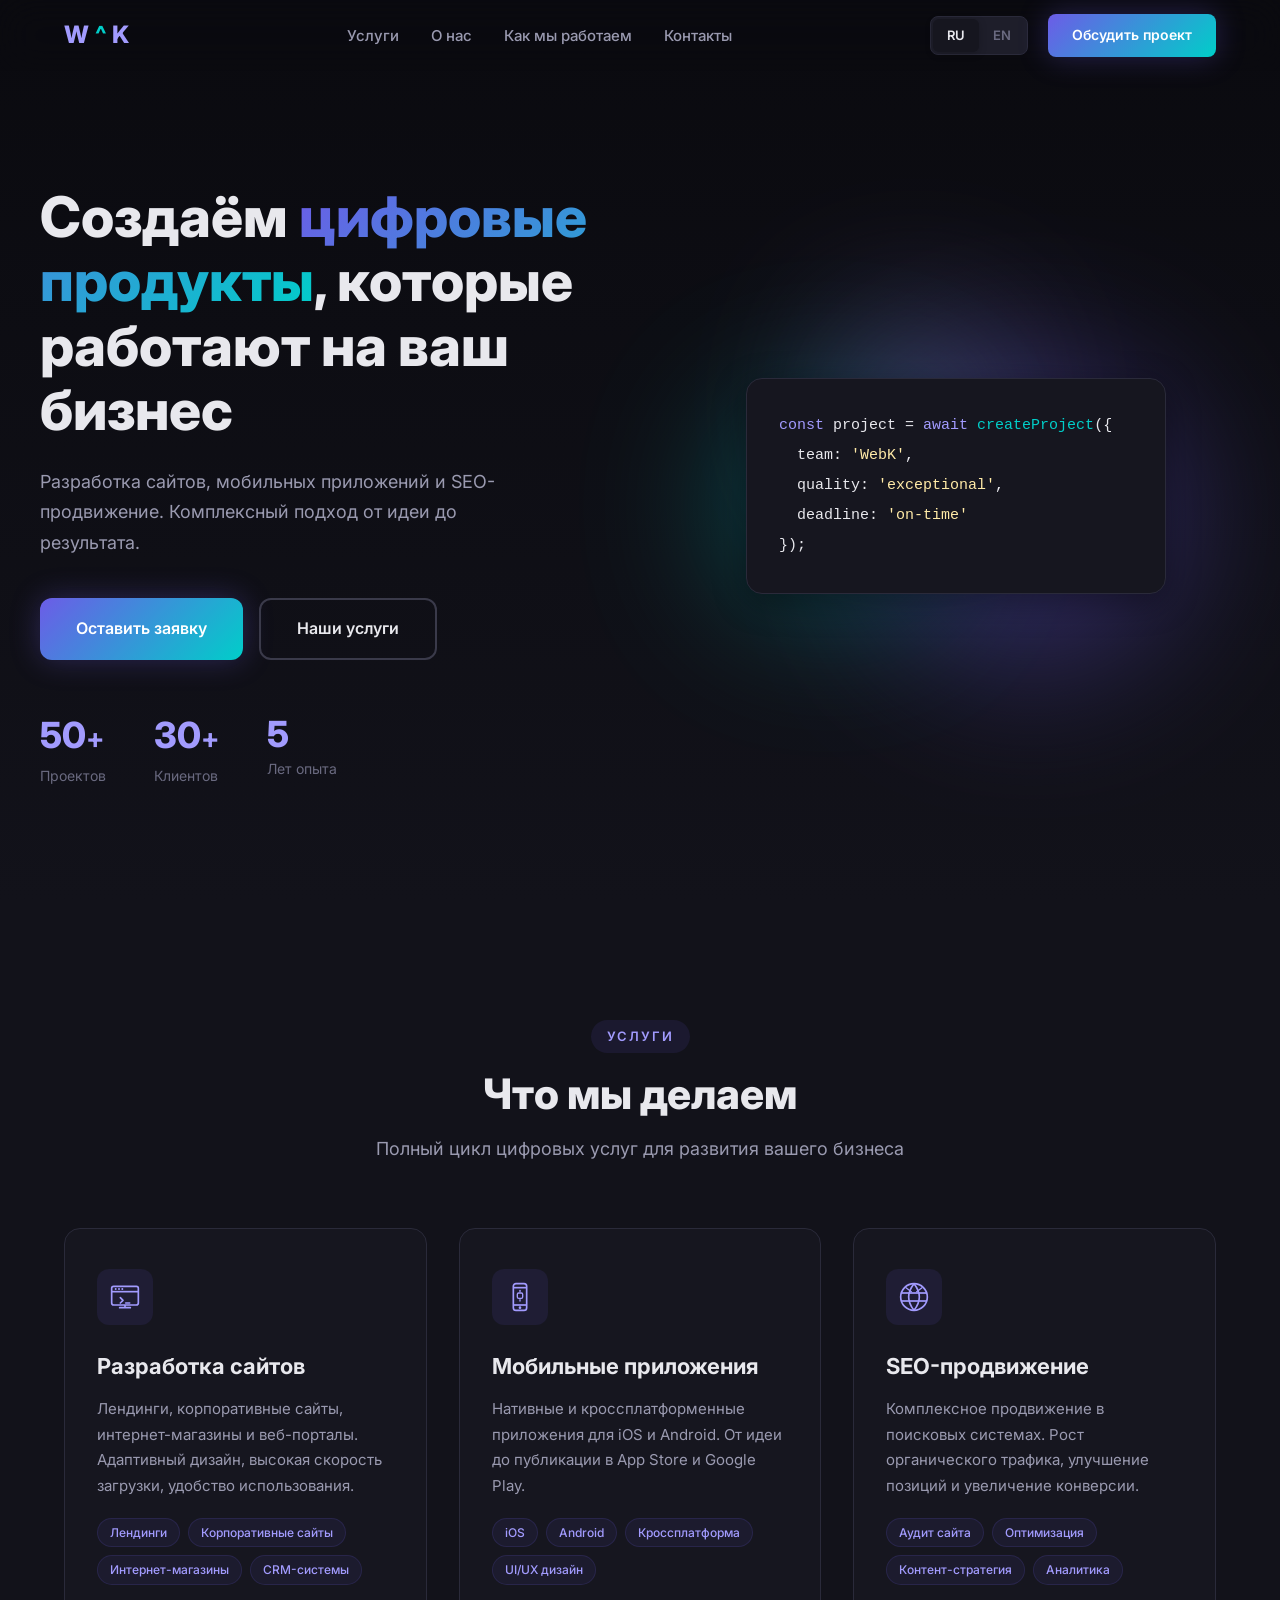
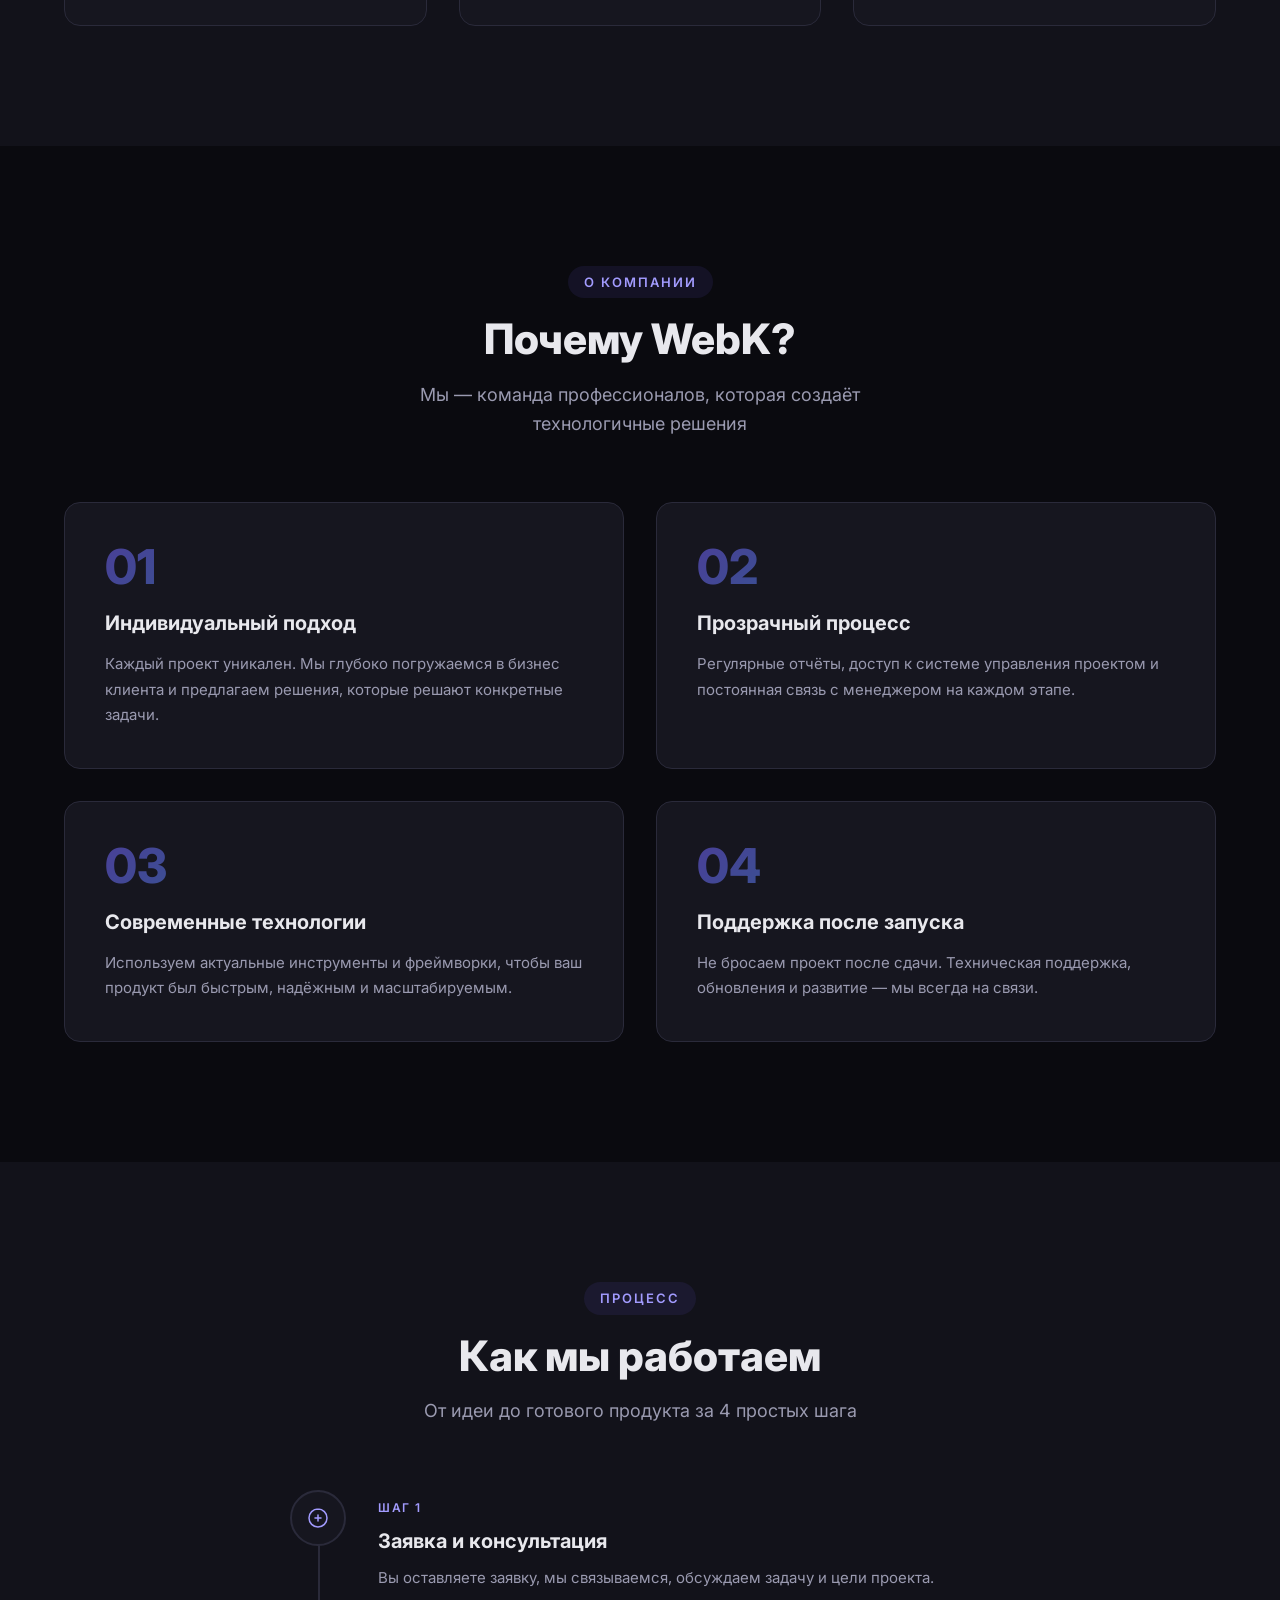
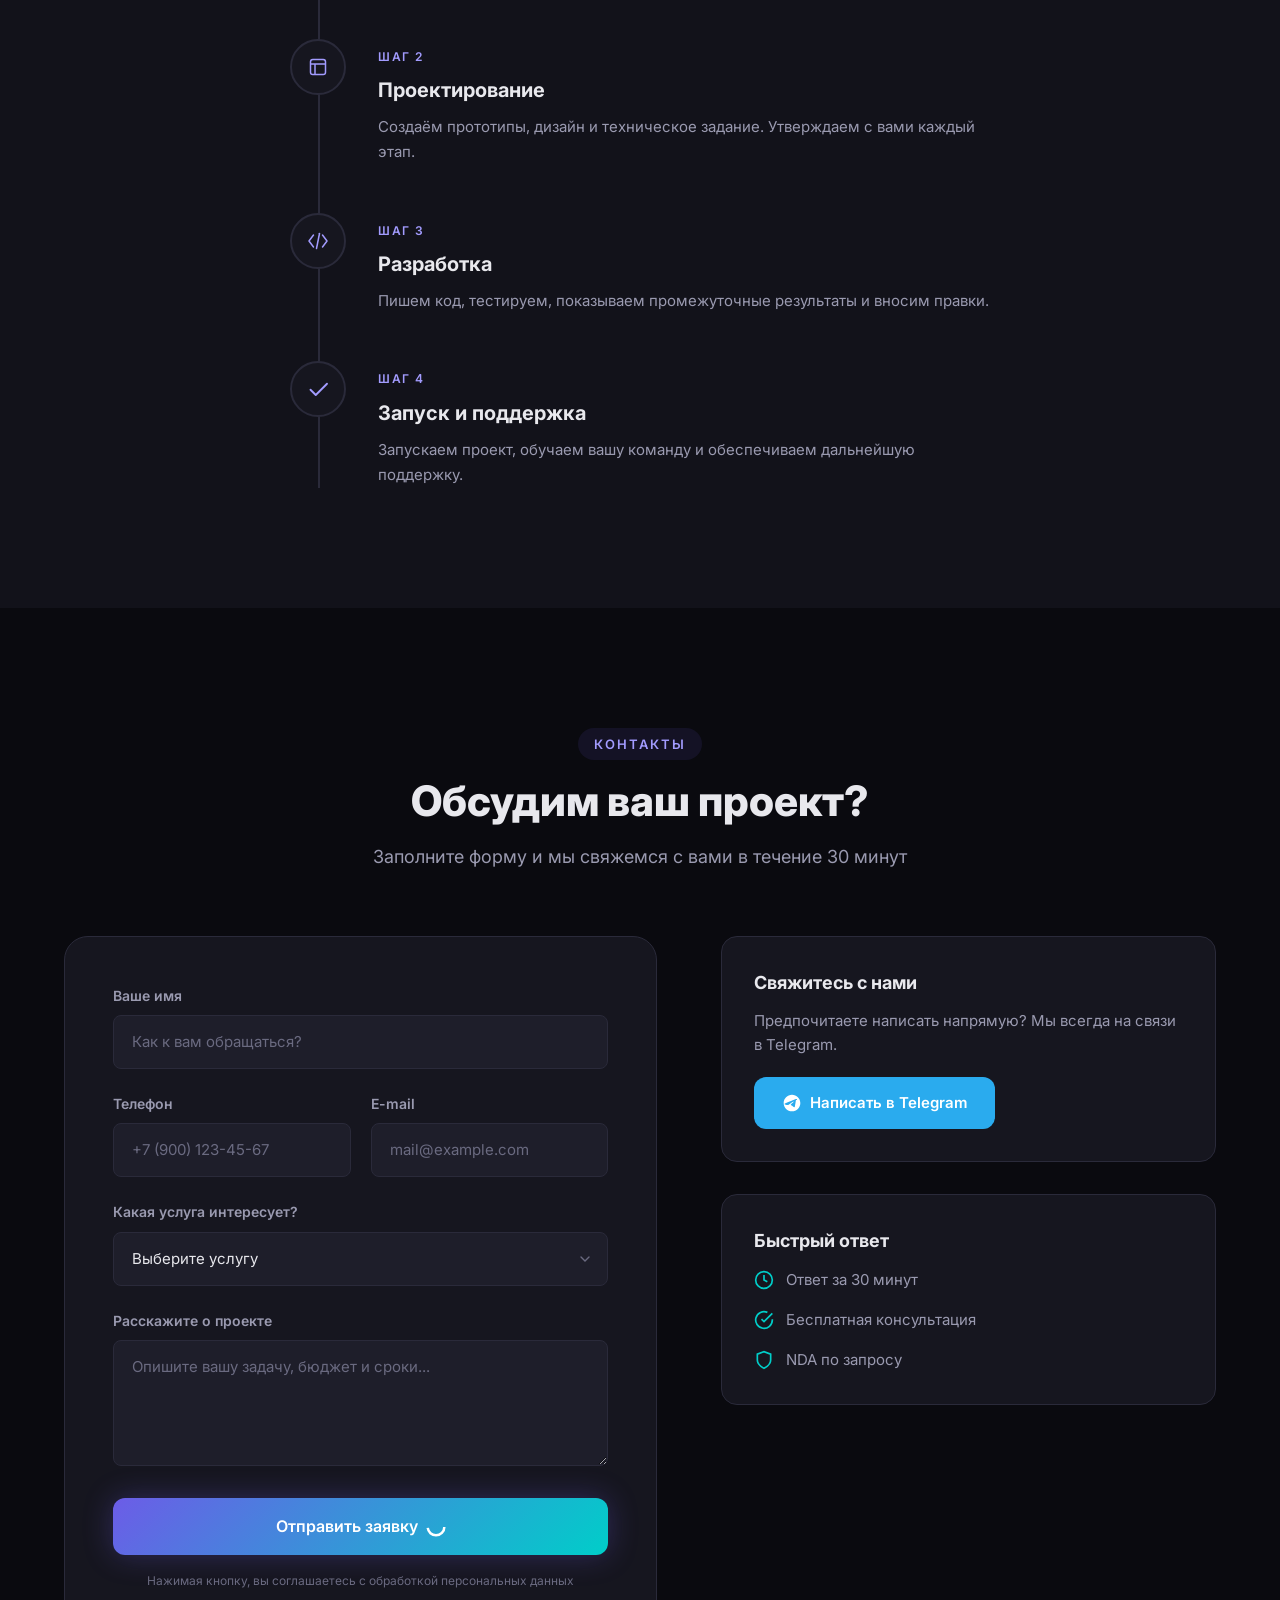
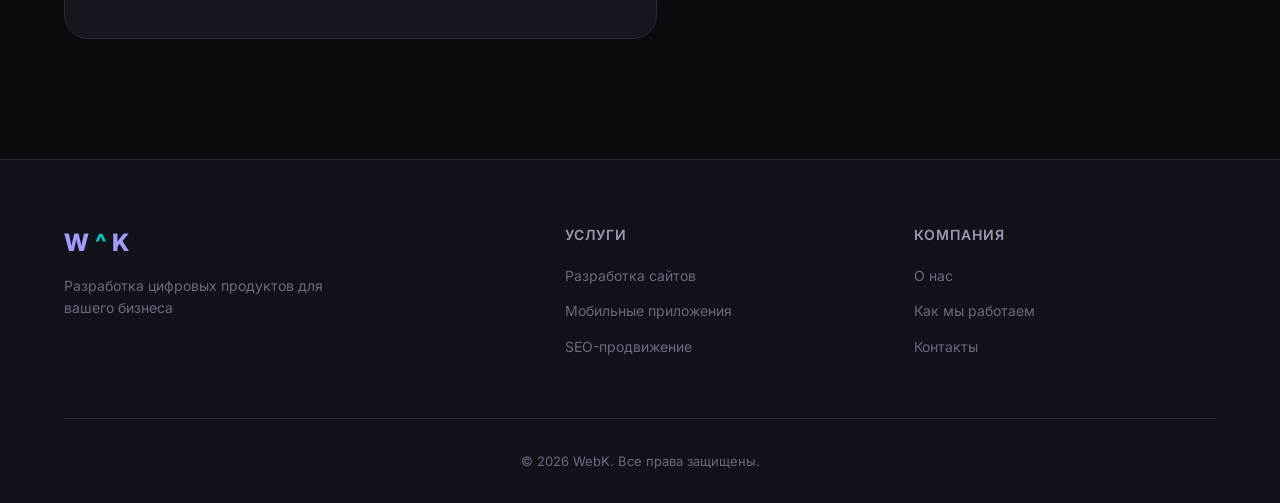
==== frontend/index.html @ 84153c87 "Add favicon and check spinner" ====
<!DOCTYPE html>
<html lang="ru">
<head>
  <meta charset="UTF-8">
  <meta name="viewport" content="width=device-width, initial-scale=1.0">
  <meta name="description" content="WebK — разработка сайтов, мобильных приложений и SEO-продвижение. Превращаем идеи в цифровые продукты.">
  <title>WebK — Веб-разработка, приложения и SEO</title>

  <!-- Favicon -->
  <link rel="icon" type="image/png" sizes="32x32" href="assets/images/favicon/favicon-32x32.png" />
  <link rel="icon" type="image/png" sizes="16x16" href="assets/images/favicon/favicon-16x16.png" />
  <link rel="apple-touch-icon" sizes="180x180" href="assets/images/favicon/apple-touch-icon.png" />
  <link rel="manifest" href="assets/images/favicon/site.webmanifest" />
  <link rel="shortcut icon" href="assets/images/favicon/favicon.ico" />
  <meta name="theme-color" content="#0B1E33" />

  <link rel="preconnect" href="https://fonts.googleapis.com">
  <link rel="preconnect" href="https://fonts.gstatic.com" crossorigin>
  <link href="https://fonts.googleapis.com/css2?family=Inter:wght@400;500;600;700;800&display=swap" rel="stylesheet">
  <link rel="stylesheet" href="css/style.css">
</head>
<body>
  <!-- Header -->
  <header class="header" id="header">
    <div class="container header__inner">
      <a href="#" class="logo logo--animated">
        <span class="logo__w">W</span><span class="logo__mid"><span class="logo__eb">eb</span><span class="logo__caret">^</span></span><span class="logo__k">K</span>
      </a>
      <nav class="nav" id="nav">
        <ul class="nav__list">
          <li><a href="#services" class="nav__link" data-i18n="nav.services">Услуги</a></li>
          <li><a href="#about" class="nav__link" data-i18n="nav.about">О нас</a></li>
          <li><a href="#workflow" class="nav__link" data-i18n="nav.workflow">Как мы работаем</a></li>
          <li><a href="#contact" class="nav__link" data-i18n="nav.contact">Контакты</a></li>
        </ul>
        <div class="nav__footer">
          <div class="lang-switcher lang-switcher--mobile" role="group" aria-label="Язык / Language">
            <button type="button" class="lang-switcher__btn lang-switcher__btn--active" data-lang="ru" aria-pressed="true">RU</button>
            <button type="button" class="lang-switcher__btn" data-lang="en" aria-pressed="false">EN</button>
          </div>
        </div>
      </nav>
      <div class="header__actions">
        <div class="lang-switcher" role="group" aria-label="Язык / Language">
          <button type="button" class="lang-switcher__btn lang-switcher__btn--active" data-lang="ru" aria-pressed="true">RU</button>
          <button type="button" class="lang-switcher__btn" data-lang="en" aria-pressed="false">EN</button>
        </div>
        <a href="#contact" class="btn btn--header" data-i18n="header.cta">Обсудить проект</a>
      </div>
      <button class="burger" id="burger" aria-label="Меню">
        <span></span><span></span><span></span>
      </button>
    </div>
  </header>

  <!-- Hero -->
  <section class="hero" id="hero">
    <div class="container hero__inner">
      <div class="hero__content">
        <h1 class="hero__title">
          Создаём <span class="gradient-text">цифровые продукты</span>, которые работают на ваш бизнес
        </h1>
        <p class="hero__subtitle">
          Разработка сайтов, мобильных приложений и SEO-продвижение. Комплексный подход от идеи до результата.
        </p>
        <div class="hero__actions">
          <a href="#contact" class="btn btn--primary btn--lg" data-i18n="hero.ctaPrimary">Оставить заявку</a>
          <a href="#services" class="btn btn--outline btn--lg" data-i18n="hero.ctaSecondary">Наши услуги</a>
        </div>
        <div class="hero__stats">
          <div class="stat">
            <span class="stat__number" data-count="50">0</span><span class="stat__plus">+</span>
            <span class="stat__label" data-i18n="hero.statProjects">Проектов</span>
          </div>
          <div class="stat">
            <span class="stat__number" data-count="30">0</span><span class="stat__plus">+</span>
            <span class="stat__label" data-i18n="hero.statClients">Клиентов</span>
          </div>
          <div class="stat">
            <span class="stat__number" data-count="5">0</span>
            <span class="stat__label" data-i18n="hero.statYears">Лет опыта</span>
          </div>
        </div>
      </div>
      <div class="hero__visual">
        <div class="hero__shape hero__shape--1"></div>
        <div class="hero__shape hero__shape--2"></div>
        <div class="hero__shape hero__shape--3"></div>
        <div class="hero__code">
          <div class="code-line"><span class="code-keyword">const</span> <span class="code-var">project</span> = <span class="code-keyword">await</span> <span class="code-func">createProject</span>({</div>
          <div class="code-line">&nbsp;&nbsp;team: <span class="code-string">'WebK'</span>,</div>
          <div class="code-line">&nbsp;&nbsp;quality: <span class="code-string">'exceptional'</span>,</div>
          <div class="code-line">&nbsp;&nbsp;deadline: <span class="code-string">'on-time'</span></div>
          <div class="code-line">});</div>
        </div>
      </div>
    </div>
  </section>

  <!-- Services -->
  <section class="services" id="services">
    <div class="container">
      <div class="section-header">
        <span class="section-tag" data-i18n="services.tag">Услуги</span>
        <h2 class="section-title" data-i18n="services.title">Что мы делаем</h2>
        <p class="section-subtitle" data-i18n="services.subtitle">Полный цикл цифровых услуг для развития вашего бизнеса</p>
      </div>
      <div class="services__grid">
        <div class="service-card" data-aos="fade-up">
          <div class="service-card__icon">
            <svg viewBox="0 0 48 48" fill="none" xmlns="http://www.w3.org/2000/svg">
              <rect x="4" y="8" width="40" height="28" rx="3" stroke="currentColor" stroke-width="2.5"/>
              <path d="M4 16H44" stroke="currentColor" stroke-width="2.5"/>
              <circle cx="10" cy="12" r="1.5" fill="currentColor"/>
              <circle cx="15" cy="12" r="1.5" fill="currentColor"/>
              <circle cx="20" cy="12" r="1.5" fill="currentColor"/>
              <path d="M16 40H32" stroke="currentColor" stroke-width="2.5" stroke-linecap="round"/>
              <path d="M24 36V40" stroke="currentColor" stroke-width="2.5"/>
              <path d="M17 25L21 29L17 33" stroke="currentColor" stroke-width="2.5" stroke-linecap="round" stroke-linejoin="round"/>
              <path d="M25 33H31" stroke="currentColor" stroke-width="2.5" stroke-linecap="round"/>
            </svg>
          </div>
          <h3 class="service-card__title" data-i18n="services.website.title">Разработка сайтов</h3>
          <p class="service-card__text" data-i18n="services.website.text">
            Лендинги, корпоративные сайты, интернет-магазины и веб-порталы. Адаптивный дизайн, высокая скорость загрузки, удобство использования.
          </p>
          <ul class="service-card__tags">
            <li data-i18n="services.website.tags">Лендинги</li>
            <li data-i18n="services.website.tags">Корпоративные сайты</li>
            <li data-i18n="services.website.tags">Интернет-магазины</li>
            <li data-i18n="services.website.tags">CRM-системы</li>
          </ul>
        </div>

        <div class="service-card" data-aos="fade-up" data-aos-delay="100">
          <div class="service-card__icon">
            <svg viewBox="0 0 48 48" fill="none" xmlns="http://www.w3.org/2000/svg">
              <rect x="14" y="4" width="20" height="40" rx="4" stroke="currentColor" stroke-width="2.5"/>
              <path d="M14 10H34" stroke="currentColor" stroke-width="2.5"/>
              <path d="M14 36H34" stroke="currentColor" stroke-width="2.5"/>
              <circle cx="24" cy="40" r="2" fill="currentColor"/>
              <rect x="20" y="18" width="8" height="8" rx="2" stroke="currentColor" stroke-width="2"/>
              <path d="M24 14V16" stroke="currentColor" stroke-width="2" stroke-linecap="round"/>
              <path d="M24 28V30" stroke="currentColor" stroke-width="2" stroke-linecap="round"/>
            </svg>
          </div>
          <h3 class="service-card__title" data-i18n="services.app.title">Мобильные приложения</h3>
          <p class="service-card__text" data-i18n="services.app.text">
            Нативные и кроссплатформенные приложения для iOS и Android. От идеи до публикации в App Store и Google Play.
          </p>
          <ul class="service-card__tags">
            <li data-i18n="services.app.tags">iOS</li>
            <li data-i18n="services.app.tags">Android</li>
            <li data-i18n="services.app.tags">Кроссплатформа</li>
            <li data-i18n="services.app.tags">UI/UX дизайн</li>
          </ul>
        </div>

        <div class="service-card" data-aos="fade-up" data-aos-delay="200">
          <div class="service-card__icon">
            <svg viewBox="0 0 48 48" fill="none" xmlns="http://www.w3.org/2000/svg">
              <circle cx="24" cy="24" r="20" stroke="currentColor" stroke-width="2.5"/>
              <path d="M24 4C24 4 32 14 32 24C32 34 24 44 24 44" stroke="currentColor" stroke-width="2.5"/>
              <path d="M24 4C24 4 16 14 16 24C16 34 24 44 24 44" stroke="currentColor" stroke-width="2.5"/>
              <path d="M6 18H42" stroke="currentColor" stroke-width="2.5"/>
              <path d="M6 30H42" stroke="currentColor" stroke-width="2.5"/>
              <path d="M12 10L20 16" stroke="currentColor" stroke-width="2" stroke-linecap="round"/>
              <path d="M36 10L28 16" stroke="currentColor" stroke-width="2" stroke-linecap="round"/>
            </svg>
          </div>
          <h3 class="service-card__title" data-i18n="services.seo.title">SEO-продвижение</h3>
          <p class="service-card__text" data-i18n="services.seo.text">
            Комплексное продвижение в поисковых системах. Рост органического трафика, улучшение позиций и увеличение конверсии.
          </p>
          <ul class="service-card__tags">
            <li data-i18n="services.seo.tags">Аудит сайта</li>
            <li data-i18n="services.seo.tags">Оптимизация</li>
            <li data-i18n="services.seo.tags">Контент-стратегия</li>
            <li data-i18n="services.seo.tags">Аналитика</li>
          </ul>
        </div>
      </div>
    </div>
  </section>

  <!-- About -->
  <section class="about" id="about">
    <div class="container">
      <div class="section-header">
        <span class="section-tag" data-i18n="about.tag">О компании</span>
        <h2 class="section-title" data-i18n="about.title">Почему K-Team?</h2>
        <p class="section-subtitle" data-i18n="about.subtitle">Мы — команда профессионалов, которая создаёт технологичные решения</p>
      </div>
      <div class="about__grid">
        <div class="about-card">
          <div class="about-card__number">01</div>
          <h3 class="about-card__title" data-i18n="about.card1.title">Индивидуальный подход</h3>
          <p class="about-card__text" data-i18n="about.card1.text">Каждый проект уникален. Мы глубоко погружаемся в бизнес клиента и предлагаем решения, которые решают конкретные задачи.</p>
        </div>
        <div class="about-card">
          <div class="about-card__number">02</div>
          <h3 class="about-card__title" data-i18n="about.card2.title">Прозрачный процесс</h3>
          <p class="about-card__text" data-i18n="about.card2.text">Регулярные отчёты, доступ к системе управления проектом и постоянная связь с менеджером на каждом этапе.</p>
        </div>
        <div class="about-card">
          <div class="about-card__number">03</div>
          <h3 class="about-card__title" data-i18n="about.card3.title">Современные технологии</h3>
          <p class="about-card__text" data-i18n="about.card3.text">Используем актуальные инструменты и фреймворки, чтобы ваш продукт был быстрым, надёжным и масштабируемым.</p>
        </div>
        <div class="about-card">
          <div class="about-card__number">04</div>
          <h3 class="about-card__title" data-i18n="about.card4.title">Поддержка после запуска</h3>
          <p class="about-card__text" data-i18n="about.card4.text">Не бросаем проект после сдачи. Техническая поддержка, обновления и развитие — мы всегда на связи.</p>
        </div>
      </div>
    </div>
  </section>

  <!-- Workflow -->
  <section class="workflow" id="workflow">
    <div class="container">
      <div class="section-header">
        <span class="section-tag" data-i18n="workflow.tag">Процесс</span>
        <h2 class="section-title" data-i18n="workflow.title">Как мы работаем</h2>
        <p class="section-subtitle" data-i18n="workflow.subtitle">От идеи до готового продукта за 4 простых шага</p>
      </div>
      <div class="workflow__steps">
        <div class="step">
          <div class="step__icon">
            <svg viewBox="0 0 32 32" fill="none"><path d="M16 4C9.37 4 4 9.37 4 16s5.37 12 12 12 12-5.37 12-12S22.63 4 16 4z" stroke="currentColor" stroke-width="2"/><path d="M12 16h8M16 12v8" stroke="currentColor" stroke-width="2" stroke-linecap="round"/></svg>
          </div>
          <div class="step__content">
            <span class="step__number" data-i18n="workflow.step1.number">Шаг 1</span>
            <h3 class="step__title" data-i18n="workflow.step1.title">Заявка и консультация</h3>
            <p class="step__text" data-i18n="workflow.step1.text">Вы оставляете заявку, мы связываемся, обсуждаем задачу и цели проекта.</p>
          </div>
        </div>
        <div class="step">
          <div class="step__icon">
            <svg viewBox="0 0 32 32" fill="none"><rect x="6" y="6" width="20" height="20" rx="3" stroke="currentColor" stroke-width="2"/><path d="M6 12h20" stroke="currentColor" stroke-width="2"/><path d="M12 12v14" stroke="currentColor" stroke-width="2"/></svg>
          </div>
          <div class="step__content">
            <span class="step__number" data-i18n="workflow.step2.number">Шаг 2</span>
            <h3 class="step__title" data-i18n="workflow.step2.title">Проектирование</h3>
            <p class="step__text" data-i18n="workflow.step2.text">Создаём прототипы, дизайн и техническое задание. Утверждаем с вами каждый этап.</p>
          </div>
        </div>
        <div class="step">
          <div class="step__icon">
            <svg viewBox="0 0 32 32" fill="none"><path d="M10 8l-6 8 6 8" stroke="currentColor" stroke-width="2" stroke-linecap="round" stroke-linejoin="round"/><path d="M22 8l6 8-6 8" stroke="currentColor" stroke-width="2" stroke-linecap="round" stroke-linejoin="round"/><path d="M18 6l-4 20" stroke="currentColor" stroke-width="2" stroke-linecap="round"/></svg>
          </div>
          <div class="step__content">
            <span class="step__number" data-i18n="workflow.step3.number">Шаг 3</span>
            <h3 class="step__title" data-i18n="workflow.step3.title">Разработка</h3>
            <p class="step__text" data-i18n="workflow.step3.text">Пишем код, тестируем, показываем промежуточные результаты и вносим правки.</p>
          </div>
        </div>
        <div class="step">
          <div class="step__icon">
            <svg viewBox="0 0 32 32" fill="none"><path d="M28 9L13 24l-7-7" stroke="currentColor" stroke-width="2.5" stroke-linecap="round" stroke-linejoin="round"/></svg>
          </div>
          <div class="step__content">
            <span class="step__number" data-i18n="workflow.step4.number">Шаг 4</span>
            <h3 class="step__title" data-i18n="workflow.step4.title">Запуск и поддержка</h3>
            <p class="step__text" data-i18n="workflow.step4.text">Запускаем проект, обучаем вашу команду и обеспечиваем дальнейшую поддержку.</p>
          </div>
        </div>
      </div>
    </div>
  </section>

  <!-- Contact -->
  <section class="contact" id="contact">
    <div class="container">
      <div class="section-header">
        <span class="section-tag" data-i18n="contact.tag">Контакты</span>
        <h2 class="section-title" data-i18n="contact.title">Обсудим ваш проект?</h2>
        <p class="section-subtitle" data-i18n="contact.subtitle">Заполните форму и мы свяжемся с вами в течение 30 минут</p>
      </div>
      <div class="contact__inner">
        <form class="contact-form" id="contactForm">
          <div class="form-group">
            <label for="name" class="form-label" data-i18n="contact.nameLabel">Ваше имя</label>
            <input type="text" id="name" name="name" class="form-input" placeholder="Как к вам обращаться?" required>
          </div>
          <div class="form-row">
            <div class="form-group">
              <label for="phone" class="form-label" data-i18n="contact.phoneLabel">Телефон</label>
              <input type="tel" id="phone" name="phone" class="form-input" placeholder="+7 (900) 123-45-67">
            </div>
            <div class="form-group">
              <label for="email" class="form-label" data-i18n="contact.emailLabel">E-mail</label>
              <input type="email" id="email" name="email" class="form-input" placeholder="mail@example.com">
            </div>
          </div>
          <div class="form-group">
            <label for="service" class="form-label" data-i18n="contact.serviceLabel">Какая услуга интересует?</label>
            <select id="service" name="service" class="form-input form-select">
              <option value="" disabled selected>Выберите услугу</option>
              <option value="website">Разработка сайта</option>
              <option value="app">Мобильное приложение</option>
              <option value="seo">SEO-продвижение</option>
              <option value="complex">Комплексное решение</option>
            </select>
          </div>
          <div class="form-group">
            <label for="message" class="form-label" data-i18n="contact.messageLabel">Расскажите о проекте</label>
            <textarea id="message" name="message" class="form-input form-textarea" placeholder="Опишите вашу задачу, бюджет и сроки..." rows="4"></textarea>
          </div>
          <button type="submit" class="btn btn--primary btn--lg btn--full" id="submitBtn">
            <span class="btn__text" data-i18n="contact.submit">Отправить заявку</span>
            <span class="btn__loader" hidden>
              <svg class="spinner" viewBox="0 0 24 24"><circle cx="12" cy="12" r="10" stroke="currentColor" stroke-width="3" fill="none" stroke-dasharray="30 70"/></svg>
            </span>
          </button>
          <p class="form-note" data-i18n="contact.formNote">Нажимая кнопку, вы соглашаетесь с обработкой персональных данных</p>
        </form>
        <div class="contact__info">
          <div class="contact-block">
            <h3 class="contact-block__title" data-i18n="contact.blockTitle">Свяжитесь с нами</h3>
            <p class="contact-block__text" data-i18n="contact.blockText">Предпочитаете написать напрямую? Мы всегда на связи в Telegram.</p>
            <a href="https://t.me/webksite_bot" class="btn btn--telegram" target="_blank" rel="noopener">
              <svg viewBox="0 0 24 24" fill="currentColor" width="20" height="20"><path d="M12 2C6.48 2 2 6.48 2 12s4.48 10 10 10 10-4.48 10-10S17.52 2 12 2zm4.64 6.8c-.15 1.58-.8 5.42-1.13 7.19-.14.75-.42 1-.68 1.03-.58.05-1.02-.38-1.58-.75-.88-.58-1.38-.94-2.23-1.5-.99-.65-.35-1.01.22-1.59.15-.15 2.71-2.48 2.76-2.69.01-.03.01-.14-.07-.2-.08-.06-.19-.04-.27-.02-.12.03-1.99 1.27-5.62 3.72-.53.36-1.01.54-1.44.53-.47-.01-1.38-.27-2.06-.49-.83-.27-1.49-.42-1.43-.88.03-.24.37-.49 1.02-.74 3.99-1.74 6.65-2.89 7.99-3.44 3.81-1.58 4.6-1.86 5.12-1.87.11 0 .37.03.54.17.14.12.18.28.2.45-.01.06.01.24 0 .38z"/></svg>
              <span data-i18n="contact.telegramBtn">Написать в Telegram</span>
            </a>
          </div>
          <div class="contact-block">
            <h3 class="contact-block__title" data-i18n="contact.quickTitle">Быстрый ответ</h3>
            <div class="response-features">
              <div class="response-feature">
                <svg viewBox="0 0 24 24" fill="none" stroke="currentColor" stroke-width="2"><circle cx="12" cy="12" r="10"/><path d="M12 6v6l4 2"/></svg>
                <span data-i18n="contact.feature1">Ответ за 30 минут</span>
              </div>
              <div class="response-feature">
                <svg viewBox="0 0 24 24" fill="none" stroke="currentColor" stroke-width="2"><path d="M22 11.08V12a10 10 0 11-5.93-9.14"/><polyline points="22 4 12 14.01 9 11.01"/></svg>
                <span data-i18n="contact.feature2">Бесплатная консультация</span>
              </div>
              <div class="response-feature">
                <svg viewBox="0 0 24 24" fill="none" stroke="currentColor" stroke-width="2"><path d="M12 22s8-4 8-10V5l-8-3-8 3v7c0 6 8 10 8 10z"/></svg>
                <span data-i18n="contact.feature3">NDA по запросу</span>
              </div>
            </div>
          </div>
        </div>
      </div>
    </div>
  </section>

  <!-- Footer -->
  <footer class="footer">
    <div class="container footer__inner">
      <div class="footer__brand">
        <a href="#" class="logo logo--animated">
          <span class="logo__w">W</span><span class="logo__mid"><span class="logo__eb">eb</span><span class="logo__caret">^</span></span><span class="logo__k">K</span>
        </a>
        <p class="footer__desc" data-i18n="footer.desc">Разработка цифровых продуктов для вашего бизнеса</p>
      </div>
      <div class="footer__links">
        <h4 data-i18n="footer.services">Услуги</h4>
        <ul>
          <li><a href="#services" data-i18n="footer.website">Разработка сайтов</a></li>
          <li><a href="#services" data-i18n="footer.app">Мобильные приложения</a></li>
          <li><a href="#services" data-i18n="footer.seo">SEO-продвижение</a></li>
        </ul>
      </div>
      <div class="footer__links">
        <h4 data-i18n="footer.company">Компания</h4>
        <ul>
          <li><a href="#about" data-i18n="footer.about">О нас</a></li>
          <li><a href="#workflow" data-i18n="footer.workflow">Как мы работаем</a></li>
          <li><a href="#contact" data-i18n="footer.contact">Контакты</a></li>
        </ul>
      </div>
      <div class="footer__bottom">
        <p data-i18n="footer.rights">&copy; 2026 K-Team. Все права защищены.</p>
      </div>
    </div>
  </footer>

  <!-- Toast notification -->
  <div class="toast" id="toast">
    <div class="toast__content">
      <svg class="toast__icon" viewBox="0 0 24 24" fill="none" stroke="currentColor" stroke-width="2"><path d="M22 11.08V12a10 10 0 11-5.93-9.14"/><polyline points="22 4 12 14.01 9 11.01"/></svg>
      <span class="toast__message" id="toastMessage"></span>
    </div>
  </div>

  <script src="js/i18n.js"></script>
  <script src="js/main.js"></script>
</body>
</html>
---- frontend/css/style.css ----
/* ============================
   CSS Custom Properties
   ============================ */
:root {
  --color-bg: #0a0a0f;
  --color-bg-secondary: #12121a;
  --color-bg-card: #16161f;
  --color-bg-card-hover: #1c1c28;
  --color-surface: #1e1e2a;
  --color-border: #2a2a3a;
  --color-border-light: #3a3a4a;

  --color-text: #e8e8ed;
  --color-text-secondary: #9a9ab0;
  --color-text-muted: #6a6a80;

  --color-primary: #6c5ce7;
  --color-primary-light: #a29bfe;
  --color-primary-dark: #5a4bd1;
  --color-primary-glow: rgba(108, 92, 231, 0.3);

  --color-accent: #00cec9;
  --color-accent-glow: rgba(0, 206, 201, 0.3);

  --color-telegram: #2AABEE;

  --color-success: #00b894;
  --color-error: #e17055;

  --gradient-primary: linear-gradient(135deg, var(--color-primary), var(--color-accent));
  --gradient-hero: linear-gradient(180deg, var(--color-bg) 0%, var(--color-bg-secondary) 100%);

  --font-family: 'Inter', -apple-system, BlinkMacSystemFont, 'Segoe UI', sans-serif;

  --radius-sm: 8px;
  --radius-md: 12px;
  --radius-lg: 16px;
  --radius-xl: 24px;

  --shadow-sm: 0 2px 8px rgba(0, 0, 0, 0.2);
  --shadow-md: 0 4px 16px rgba(0, 0, 0, 0.3);
  --shadow-lg: 0 8px 32px rgba(0, 0, 0, 0.4);
  --shadow-glow: 0 0 30px var(--color-primary-glow);

  --transition: 0.3s ease;
  --transition-slow: 0.5s ease;

  --container-max: 1200px;
  --header-height: 72px;
}

/* ============================
   Reset & Base
   ============================ */
*,
*::before,
*::after {
  margin: 0;
  padding: 0;
  box-sizing: border-box;
}

html {
  scroll-behavior: smooth;
  scroll-padding-top: var(--header-height);
}

body {
  font-family: var(--font-family);
  font-size: 16px;
  line-height: 1.6;
  color: var(--color-text);
  background-color: var(--color-bg);
  -webkit-font-smoothing: antialiased;
  -moz-osx-font-smoothing: grayscale;
  overflow-x: hidden;
}

a {
  text-decoration: none;
  color: inherit;
  transition: color var(--transition);
}

ul {
  list-style: none;
}

img {
  max-width: 100%;
  display: block;
}

button,
input,
select,
textarea {
  font: inherit;
  color: inherit;
  border: none;
  outline: none;
  background: none;
}

/* ============================
   Utility
   ============================ */
.container {
  max-width: var(--container-max);
  margin: 0 auto;
  padding: 0 24px;
}

.gradient-text {
  background: var(--gradient-primary);
  -webkit-background-clip: text;
  -webkit-text-fill-color: transparent;
  background-clip: text;
}

.section-header {
  text-align: center;
  margin-bottom: 64px;
}

.section-tag {
  display: inline-block;
  font-size: 13px;
  font-weight: 600;
  text-transform: uppercase;
  letter-spacing: 2px;
  color: var(--color-primary-light);
  background: rgba(108, 92, 231, 0.1);
  padding: 6px 16px;
  border-radius: 100px;
  margin-bottom: 16px;
}

.section-title {
  font-size: clamp(28px, 4vw, 42px);
  font-weight: 800;
  line-height: 1.2;
  margin-bottom: 16px;
}

.section-subtitle {
  font-size: 18px;
  color: var(--color-text-secondary);
  max-width: 560px;
  margin: 0 auto;
}

/* ============================
   Buttons
   ============================ */
.btn {
  display: inline-flex;
  align-items: center;
  justify-content: center;
  gap: 8px;
  font-weight: 600;
  font-size: 15px;
  padding: 12px 28px;
  border-radius: var(--radius-sm);
  cursor: pointer;
  transition: all var(--transition);
  white-space: nowrap;
}

.btn--primary {
  background: var(--gradient-primary);
  color: #fff;
  box-shadow: var(--shadow-glow);
}

.btn--primary:hover {
  transform: translateY(-2px);
  box-shadow: 0 0 40px var(--color-primary-glow), 0 8px 24px rgba(0, 0, 0, 0.3);
}

.btn--outline {
  border: 2px solid var(--color-border-light);
  color: var(--color-text);
}

.btn--outline:hover {
  border-color: var(--color-primary-light);
  color: var(--color-primary-light);
  background: rgba(108, 92, 231, 0.05);
}

.btn--lg {
  padding: 16px 36px;
  font-size: 16px;
  border-radius: var(--radius-md);
}

.btn--full {
  width: 100%;
}

.btn--header {
  background: var(--gradient-primary);
  color: #fff;
  padding: 10px 24px;
  font-size: 14px;
  box-shadow: var(--shadow-glow);
}

.btn--header:hover {
  transform: translateY(-1px);
  box-shadow: 0 0 30px var(--color-primary-glow);
}

.btn--telegram {
  background: var(--color-telegram);
  color: #fff;
  padding: 14px 28px;
  border-radius: var(--radius-md);
  font-size: 15px;
  font-weight: 600;
}

.btn--telegram svg {
  width: 20px;
  height: 20px;
}

.btn--telegram:hover {
  background: #229ED9;
  transform: translateY(-2px);
  box-shadow: 0 8px 24px rgba(42, 171, 238, 0.3);
}

.btn__loader {
  display: inline-flex;
}

.spinner {
  width: 20px;
  height: 20px;
  animation: spin 0.8s linear infinite;
}

@keyframes spin {
  to { transform: rotate(360deg); }
}

/* ============================
   Header
   ============================ */
/* backdrop-filter вынесен в ::before, чтобы не создавать containing block
   для position:fixed у nav (бургер-меню на мобильных) */
.header {
  position: fixed;
  top: 0;
  left: 0;
  right: 0;
  z-index: 1000;
  height: var(--header-height);
  background: transparent;
  border-bottom: 1px solid transparent;
  transition: border-color var(--transition), background-color var(--transition);
}

.header::before {
  content: '';
  position: absolute;
  inset: 0;
  background: rgba(10, 10, 15, 0.8);
  backdrop-filter: blur(20px);
  -webkit-backdrop-filter: blur(20px);
  z-index: -1;
  transition: background-color var(--transition);
}

.header--scrolled {
  border-bottom-color: var(--color-border);
}

.header--scrolled::before {
  background: rgba(10, 10, 15, 0.95);
}

.header__inner {
  display: flex;
  align-items: center;
  justify-content: space-between;
  height: 100%;
}

.logo {
  font-size: 24px;
  font-weight: 800;
  display: flex;
  align-items: center;
  z-index: 1001;
  min-width: 3.5em; /* fixed width to prevent layout shift during animation */
}

.logo__w {
  color: var(--color-primary-light);
}

.logo__mid {
  position: relative;
  display: inline-flex;
  align-items: center;
  justify-content: center;
  min-width: 1.1em;
}

.logo__eb {
  display: inline-block;
  color: var(--color-text);
  white-space: nowrap;
}

.logo__caret {
  position: absolute;
  left: 50%;
  transform: translateX(-50%);
  color: var(--color-accent);
  opacity: 0;
  pointer-events: none;
}

.logo__k {
  color: var(--color-primary-light);
}

/* WebK → W^K logo animation (runs once on load) */
.logo--animated {
  gap: 0.12em;
  animation: logoConverge 1.4s cubic-bezier(0.25, 0.46, 0.45, 0.94) forwards;
}

.logo--animated .logo__w {
  animation: logoWMargin 1.4s cubic-bezier(0.25, 0.46, 0.45, 0.94) forwards;
}

.logo--animated .logo__k {
  animation: logoKMargin 1.4s cubic-bezier(0.25, 0.46, 0.45, 0.94) forwards;
}

.logo--animated .logo__mid {
  animation: logoMidShrink 1.4s cubic-bezier(0.25, 0.46, 0.45, 0.94) 0.15s forwards;
}

.logo--animated .logo__eb {
  animation: logoEbOut 0.7s ease-out 0.2s forwards;
}

.logo--animated .logo__caret {
  animation: logoCaretIn 0.6s ease-out 0.5s forwards;
}

@keyframes logoConverge {
  from { gap: 0.2em; }
  to { gap: 0; }
}

@keyframes logoWMargin {
  to { margin-right: -0.12em; }
}

@keyframes logoKMargin {
  to { margin-left: -0.12em; }
}

@keyframes logoMidShrink {
  from { min-width: 1.1em; }
  to { min-width: 0.28em; }
}

@keyframes logoEbOut {
  to {
    opacity: 0;
    transform: scale(0.6);
  }
}

@keyframes logoCaretIn {
  to {
    opacity: 1;
  }
}

.header__actions {
  display: flex;
  align-items: center;
  gap: 20px;
}

.lang-switcher {
  display: flex;
  align-items: center;
  background: var(--color-surface);
  border: 1px solid var(--color-border);
  border-radius: var(--radius-sm);
  padding: 2px;
}

.lang-switcher__btn {
  padding: 6px 14px;
  font-size: 13px;
  font-weight: 600;
  color: var(--color-text-muted);
  background: transparent;
  border-radius: 6px;
  cursor: pointer;
  transition: all var(--transition);
}

.lang-switcher__btn:hover {
  color: var(--color-text-secondary);
}

.lang-switcher__btn--active {
  color: var(--color-text);
  background: var(--color-bg-card);
  box-shadow: var(--shadow-sm);
}

.lang-switcher__btn:focus-visible {
  outline: 2px solid var(--color-primary);
  outline-offset: 2px;
}

.nav__list {
  display: flex;
  gap: 32px;
}

.nav__link {
  font-size: 15px;
  font-weight: 500;
  color: var(--color-text-secondary);
  position: relative;
}

.nav__link::after {
  content: '';
  position: absolute;
  bottom: -4px;
  left: 0;
  width: 0;
  height: 2px;
  background: var(--gradient-primary);
  border-radius: 1px;
  transition: width var(--transition);
}

.nav__link:hover,
.nav__link--active {
  color: var(--color-text);
}

.nav__link:hover::after,
.nav__link--active::after {
  width: 100%;
}

.nav__footer {
  display: none;
}

.burger {
  display: none;
  flex-direction: column;
  gap: 5px;
  cursor: pointer;
  z-index: 1001;
  padding: 4px;
}

.burger span {
  display: block;
  width: 24px;
  height: 2px;
  background: var(--color-text);
  border-radius: 2px;
  transition: all var(--transition);
}

.burger--active span:nth-child(1) {
  transform: translateY(7px) rotate(45deg);
}

.burger--active span:nth-child(2) {
  opacity: 0;
}

.burger--active span:nth-child(3) {
  transform: translateY(-7px) rotate(-45deg);
}

/* ============================
   Hero
   ============================ */
.hero {
  min-height: 100vh;
  display: flex;
  align-items: center;
  padding-top: var(--header-height);
  background: var(--gradient-hero);
  position: relative;
  overflow: hidden;
}

.hero__inner {
  display: grid;
  grid-template-columns: 1fr 1fr;
  gap: 64px;
  align-items: center;
  padding: 80px 0;
}

.hero__title {
  font-size: clamp(36px, 5vw, 56px);
  font-weight: 800;
  line-height: 1.15;
  margin-bottom: 24px;
}

.hero__subtitle {
  font-size: 18px;
  color: var(--color-text-secondary);
  line-height: 1.7;
  margin-bottom: 40px;
  max-width: 500px;
}

.hero__actions {
  display: flex;
  gap: 16px;
  margin-bottom: 56px;
  flex-wrap: wrap;
}

.hero__stats {
  display: flex;
  gap: 48px;
}

.stat {
  text-align: left;
}

.stat__number {
  font-size: 36px;
  font-weight: 800;
  color: var(--color-primary-light);
  line-height: 1;
}

.stat__plus {
  font-size: 28px;
  font-weight: 700;
  color: var(--color-primary-light);
}

.stat__label {
  display: block;
  font-size: 14px;
  color: var(--color-text-muted);
  margin-top: 4px;
}

/* Hero Visual */
.hero__visual {
  position: relative;
  display: flex;
  align-items: center;
  justify-content: center;
  min-height: 400px;
}

.hero__shape {
  position: absolute;
  border-radius: 50%;
  filter: blur(80px);
  opacity: 0.4;
}

.hero__shape--1 {
  width: 300px;
  height: 300px;
  background: var(--color-primary);
  top: 20%;
  right: 10%;
  animation: float 8s ease-in-out infinite;
}

.hero__shape--2 {
  width: 200px;
  height: 200px;
  background: var(--color-accent);
  bottom: 20%;
  left: 10%;
  animation: float 6s ease-in-out infinite reverse;
}

.hero__shape--3 {
  width: 150px;
  height: 150px;
  background: var(--color-primary-light);
  top: 10%;
  left: 30%;
  animation: float 10s ease-in-out infinite 2s;
}

@keyframes float {
  0%, 100% { transform: translateY(0) scale(1); }
  50% { transform: translateY(-30px) scale(1.05); }
}

.hero__code {
  position: relative;
  z-index: 1;
  background: var(--color-bg-card);
  border: 1px solid var(--color-border);
  border-radius: var(--radius-lg);
  padding: 32px;
  font-family: 'SF Mono', 'Fira Code', 'Consolas', monospace;
  font-size: 15px;
  line-height: 2;
  box-shadow: var(--shadow-lg);
  width: 100%;
  max-width: 420px;
}

.code-line {
  white-space: nowrap;
}

.code-keyword { color: var(--color-primary-light); }
.code-var { color: var(--color-text); }
.code-func { color: var(--color-accent); }
.code-string { color: #ffeaa7; }

/* ============================
   Services
   ============================ */
.services {
  padding: 120px 0;
  background: var(--color-bg-secondary);
}

.services__grid {
  display: grid;
  grid-template-columns: repeat(3, 1fr);
  gap: 32px;
}

.service-card {
  background: var(--color-bg-card);
  border: 1px solid var(--color-border);
  border-radius: var(--radius-lg);
  padding: 40px 32px;
  transition: all var(--transition);
  position: relative;
  overflow: hidden;
}

.service-card::before {
  content: '';
  position: absolute;
  top: 0;
  left: 0;
  right: 0;
  height: 3px;
  background: var(--gradient-primary);
  transform: scaleX(0);
  transition: transform var(--transition);
}

.service-card:hover {
  border-color: var(--color-border-light);
  background: var(--color-bg-card-hover);
  transform: translateY(-4px);
  box-shadow: var(--shadow-lg);
}

.service-card:hover::before {
  transform: scaleX(1);
}

.service-card__icon {
  width: 56px;
  height: 56px;
  display: flex;
  align-items: center;
  justify-content: center;
  background: rgba(108, 92, 231, 0.1);
  border-radius: var(--radius-md);
  margin-bottom: 24px;
  color: var(--color-primary-light);
}

.service-card__icon svg {
  width: 32px;
  height: 32px;
}

.service-card__title {
  font-size: 22px;
  font-weight: 700;
  margin-bottom: 12px;
}

.service-card__text {
  font-size: 15px;
  color: var(--color-text-secondary);
  line-height: 1.7;
  margin-bottom: 20px;
}

.service-card__tags {
  display: flex;
  flex-wrap: wrap;
  gap: 8px;
}

.service-card__tags li {
  font-size: 12px;
  font-weight: 500;
  padding: 4px 12px;
  border-radius: 100px;
  background: rgba(108, 92, 231, 0.08);
  color: var(--color-primary-light);
  border: 1px solid rgba(108, 92, 231, 0.15);
}

/* ============================
   About
   ============================ */
.about {
  padding: 120px 0;
  background: var(--color-bg);
}

.about__grid {
  display: grid;
  grid-template-columns: repeat(2, 1fr);
  gap: 32px;
}

.about-card {
  background: var(--color-bg-card);
  border: 1px solid var(--color-border);
  border-radius: var(--radius-lg);
  padding: 40px;
  transition: all var(--transition);
}

.about-card:hover {
  border-color: var(--color-border-light);
  transform: translateY(-2px);
}

.about-card__number {
  font-size: 48px;
  font-weight: 800;
  background: var(--gradient-primary);
  -webkit-background-clip: text;
  -webkit-text-fill-color: transparent;
  background-clip: text;
  line-height: 1;
  margin-bottom: 16px;
  opacity: 0.6;
}

.about-card__title {
  font-size: 20px;
  font-weight: 700;
  margin-bottom: 12px;
}

.about-card__text {
  font-size: 15px;
  color: var(--color-text-secondary);
  line-height: 1.7;
}

/* ============================
   Workflow
   ============================ */
.workflow {
  padding: 120px 0;
  background: var(--color-bg-secondary);
}

.workflow__steps {
  max-width: 700px;
  margin: 0 auto;
  position: relative;
}

.workflow__steps::before {
  content: '';
  position: absolute;
  left: 28px;
  top: 0;
  bottom: 0;
  width: 2px;
  background: var(--color-border);
}

.step {
  display: flex;
  gap: 32px;
  padding-bottom: 48px;
  position: relative;
}

.step:last-child {
  padding-bottom: 0;
}

.step__icon {
  flex-shrink: 0;
  width: 56px;
  height: 56px;
  display: flex;
  align-items: center;
  justify-content: center;
  background: var(--color-bg-card);
  border: 2px solid var(--color-border);
  border-radius: 50%;
  color: var(--color-primary-light);
  position: relative;
  z-index: 1;
  transition: all var(--transition);
}

.step__icon svg {
  width: 24px;
  height: 24px;
}

.step:hover .step__icon {
  border-color: var(--color-primary);
  box-shadow: 0 0 20px var(--color-primary-glow);
}

.step__content {
  padding-top: 4px;
}

.step__number {
  display: inline-block;
  font-size: 12px;
  font-weight: 600;
  text-transform: uppercase;
  letter-spacing: 1.5px;
  color: var(--color-primary-light);
  margin-bottom: 8px;
}

.step__title {
  font-size: 20px;
  font-weight: 700;
  margin-bottom: 8px;
}

.step__text {
  font-size: 15px;
  color: var(--color-text-secondary);
  line-height: 1.7;
}

/* ============================
   Contact
   ============================ */
.contact {
  padding: 120px 0;
  background: var(--color-bg);
}

.contact__inner {
  display: grid;
  grid-template-columns: 1.2fr 1fr;
  gap: 64px;
  align-items: start;
}

.contact-form {
  background: var(--color-bg-card);
  border: 1px solid var(--color-border);
  border-radius: var(--radius-xl);
  padding: 48px;
}

.form-group {
  margin-bottom: 24px;
}

.form-row {
  display: grid;
  grid-template-columns: 1fr 1fr;
  gap: 20px;
}

.form-label {
  display: block;
  font-size: 14px;
  font-weight: 600;
  color: var(--color-text-secondary);
  margin-bottom: 8px;
}

.form-input {
  width: 100%;
  padding: 14px 18px;
  background: var(--color-surface);
  border: 1px solid var(--color-border);
  border-radius: var(--radius-sm);
  font-size: 15px;
  color: var(--color-text);
  transition: all var(--transition);
}

.form-input::placeholder {
  color: var(--color-text-muted);
}

.form-input:focus {
  border-color: var(--color-primary);
  box-shadow: 0 0 0 3px var(--color-primary-glow);
}

.form-select {
  appearance: none;
  -webkit-appearance: none;
  background-image: url("data:image/svg+xml,%3Csvg xmlns='http://www.w3.org/2000/svg' width='16' height='16' viewBox='0 0 24 24' fill='none' stroke='%236a6a80' stroke-width='2' stroke-linecap='round'%3E%3Cpath d='M6 9l6 6 6-6'/%3E%3C/svg%3E");
  background-repeat: no-repeat;
  background-position: right 14px center;
  padding-right: 40px;
  cursor: pointer;
}

.form-textarea {
  resize: vertical;
  min-height: 100px;
}

.form-note {
  text-align: center;
  font-size: 12px;
  color: var(--color-text-muted);
  margin-top: 16px;
}

.contact__info {
  display: flex;
  flex-direction: column;
  gap: 32px;
}

.contact-block {
  background: var(--color-bg-card);
  border: 1px solid var(--color-border);
  border-radius: var(--radius-lg);
  padding: 32px;
}

.contact-block__title {
  font-size: 18px;
  font-weight: 700;
  margin-bottom: 12px;
}

.contact-block__text {
  font-size: 15px;
  color: var(--color-text-secondary);
  line-height: 1.6;
  margin-bottom: 20px;
}

.response-features {
  display: flex;
  flex-direction: column;
  gap: 16px;
}

.response-feature {
  display: flex;
  align-items: center;
  gap: 12px;
  font-size: 15px;
  color: var(--color-text-secondary);
}

.response-feature svg {
  width: 20px;
  height: 20px;
  color: var(--color-accent);
  flex-shrink: 0;
}

/* ============================
   Footer
   ============================ */
.footer {
  background: var(--color-bg-secondary);
  border-top: 1px solid var(--color-border);
  padding: 64px 0 32px;
}

.footer__inner {
  display: grid;
  grid-template-columns: 1.5fr 1fr 1fr;
  gap: 48px;
}

.footer__brand .logo {
  margin-bottom: 12px;
}

.footer__desc {
  font-size: 14px;
  color: var(--color-text-muted);
  max-width: 280px;
}

.footer__links h4 {
  font-size: 14px;
  font-weight: 600;
  text-transform: uppercase;
  letter-spacing: 1px;
  color: var(--color-text-secondary);
  margin-bottom: 16px;
}

.footer__links li {
  margin-bottom: 10px;
}

.footer__links a {
  font-size: 14px;
  color: var(--color-text-muted);
}

.footer__links a:hover {
  color: var(--color-primary-light);
}

.footer__bottom {
  grid-column: 1 / -1;
  padding-top: 32px;
  border-top: 1px solid var(--color-border);
  text-align: center;
}

.footer__bottom p {
  font-size: 13px;
  color: var(--color-text-muted);
}

/* ============================
   Toast
   ============================ */
.toast {
  position: fixed;
  bottom: 32px;
  right: 32px;
  z-index: 9999;
  transform: translateY(120%);
  opacity: 0;
  transition: all 0.4s cubic-bezier(0.175, 0.885, 0.32, 1.275);
}

.toast--visible {
  transform: translateY(0);
  opacity: 1;
}

.toast--error .toast__icon {
  color: var(--color-error);
}

.toast__content {
  display: flex;
  align-items: center;
  gap: 12px;
  background: var(--color-bg-card);
  border: 1px solid var(--color-border);
  border-radius: var(--radius-md);
  padding: 16px 24px;
  box-shadow: var(--shadow-lg);
  min-width: 280px;
}

.toast__icon {
  width: 22px;
  height: 22px;
  flex-shrink: 0;
  color: var(--color-success);
}

.toast__message {
  font-size: 14px;
  font-weight: 500;
}

/* ============================
   Animations (scroll reveal)
   ============================ */
.reveal {
  opacity: 0;
  transform: translateY(30px);
  transition: all 0.6s cubic-bezier(0.16, 1, 0.3, 1);
}

.reveal--visible {
  opacity: 1;
  transform: translateY(0);
}

/* ============================
   Responsive
   ============================ */
@media (max-width: 1024px) {
  .hero__inner {
    grid-template-columns: 1fr;
    text-align: center;
    gap: 48px;
  }

  .hero__subtitle {
    margin-left: auto;
    margin-right: auto;
  }

  .hero__actions {
    justify-content: center;
  }

  .hero__stats {
    justify-content: center;
  }

  .hero__visual {
    min-height: 300px;
  }

  .hero__code {
    margin: 0 auto;
  }

  .services__grid {
    grid-template-columns: repeat(2, 1fr);
  }

  .contact__inner {
    grid-template-columns: 1fr;
  }
}

@media (max-width: 768px) {
  :root {
    --header-height: 64px;
  }

  .nav {
    position: fixed;
    top: 0;
    left: 0;
    right: 0;
    bottom: 0;
    width: 100%;
    min-height: 100vh;
    min-height: 100dvh;
    background: rgba(10, 10, 15, 0.98);
    backdrop-filter: blur(20px);
    -webkit-backdrop-filter: blur(20px);
    display: flex;
    align-items: center;
    justify-content: center;
    opacity: 0;
    visibility: hidden;
    transition: all var(--transition);
    z-index: 1001;
    pointer-events: none;
  }

  .nav--open {
    opacity: 1;
    visibility: visible;
    pointer-events: auto;
  }

  .nav__list {
    flex-direction: column;
    gap: 24px;
    text-align: center;
  }

  .nav__link {
    font-size: 24px;
    font-weight: 600;
  }

  .header__actions .btn--header {
    display: none;
  }

  .header__actions .lang-switcher {
    display: none;
  }

  .nav {
    flex-direction: column;
  }

  .nav__footer {
    display: flex;
    justify-content: center;
    margin-top: 48px;
    padding-top: 32px;
    border-top: 1px solid var(--color-border);
  }

  .nav__footer .lang-switcher {
    padding: 4px;
  }

  .nav__footer .lang-switcher__btn {
    padding: 10px 20px;
    font-size: 15px;
    min-height: 44px;
  }

  .burger {
    display: flex;
  }

  .hero__inner {
    padding: 40px 0 60px;
  }

  .hero__title {
    font-size: clamp(28px, 7vw, 42px);
  }

  .hero__stats {
    gap: 32px;
  }

  .services__grid {
    grid-template-columns: 1fr;
  }

  .about__grid {
    grid-template-columns: 1fr;
  }

  .form-row {
    grid-template-columns: 1fr;
  }

  .contact-form {
    padding: 32px 24px;
  }

  .footer__inner {
    grid-template-columns: 1fr;
    gap: 32px;
  }

  .section-header {
    margin-bottom: 48px;
  }

  .services,
  .about,
  .workflow,
  .contact {
    padding: 80px 0;
  }
}

@media (max-width: 480px) {
  .hero__actions {
    flex-direction: column;
    align-items: stretch;
  }

  .hero__stats {
    flex-direction: column;
    gap: 16px;
    align-items: center;
  }

  .stat {
    text-align: center;
  }

  .hero__code {
    font-size: 13px;
    padding: 24px;
  }
}
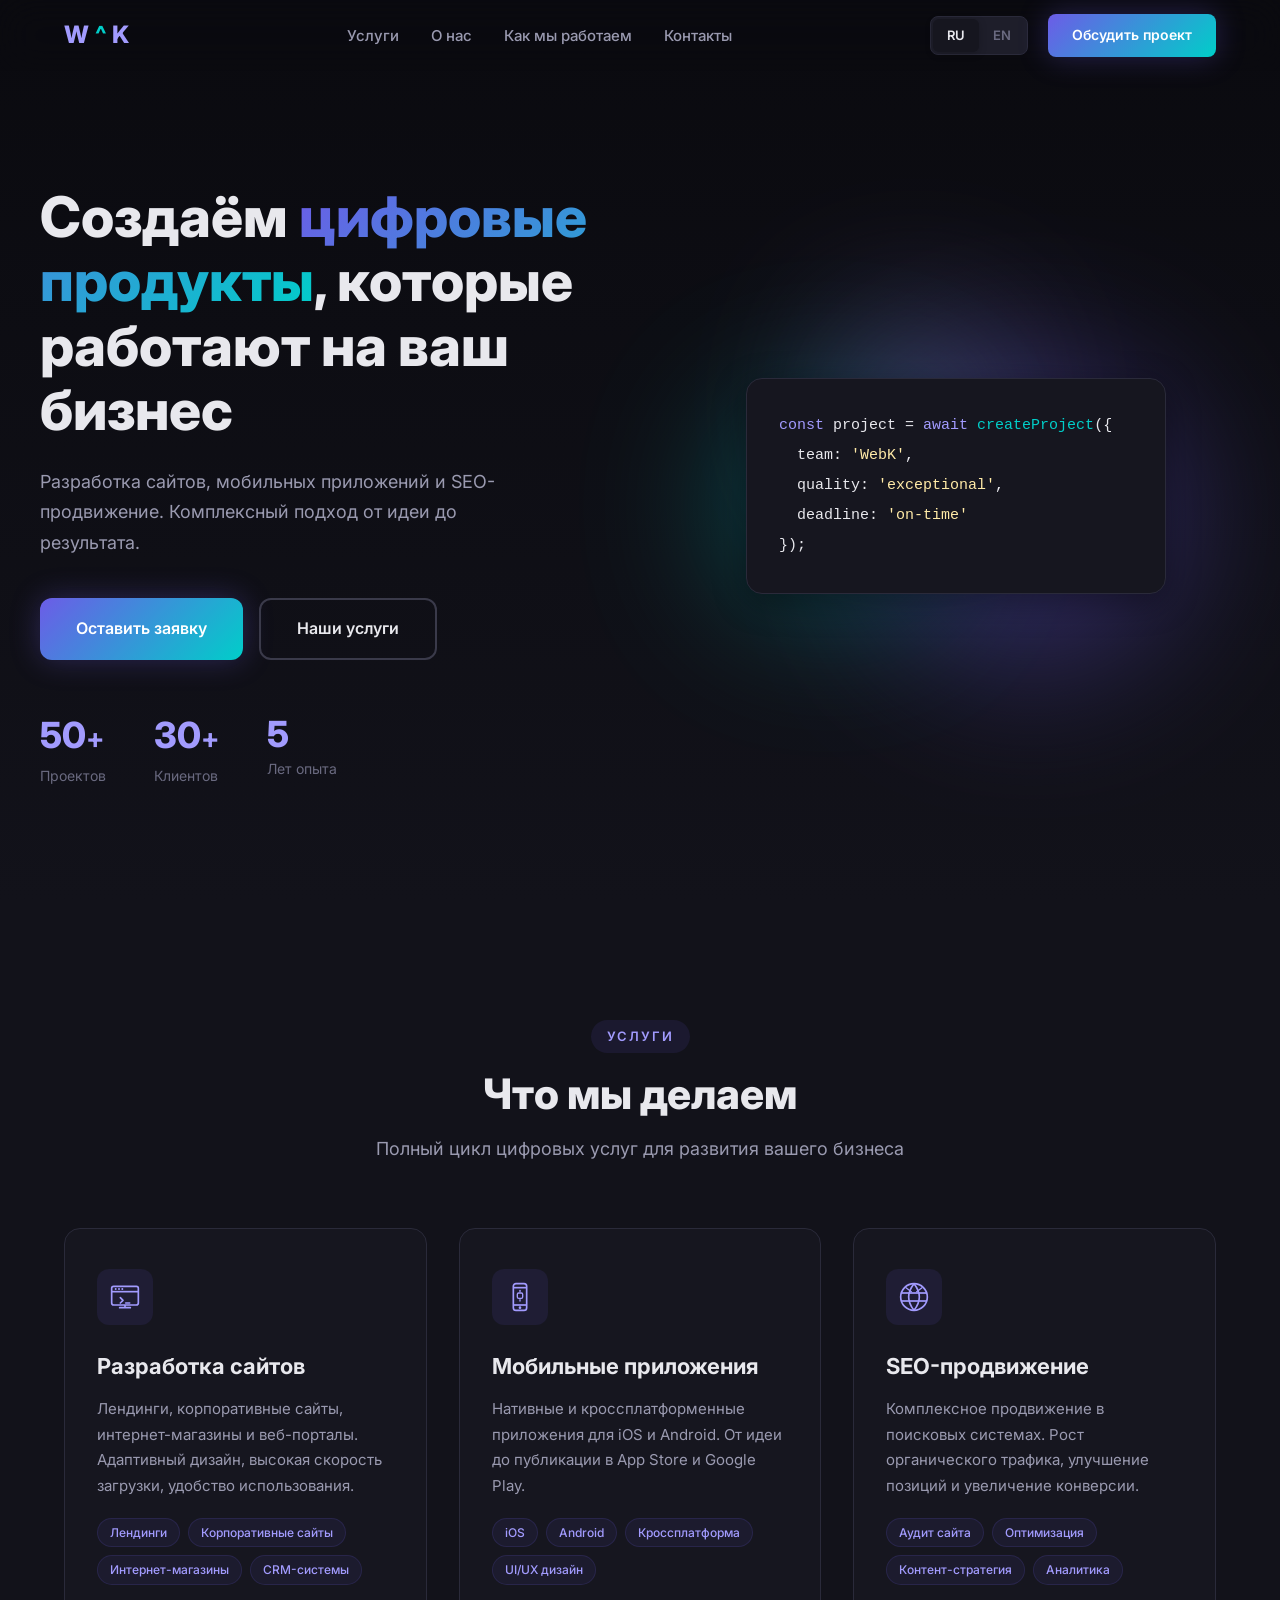
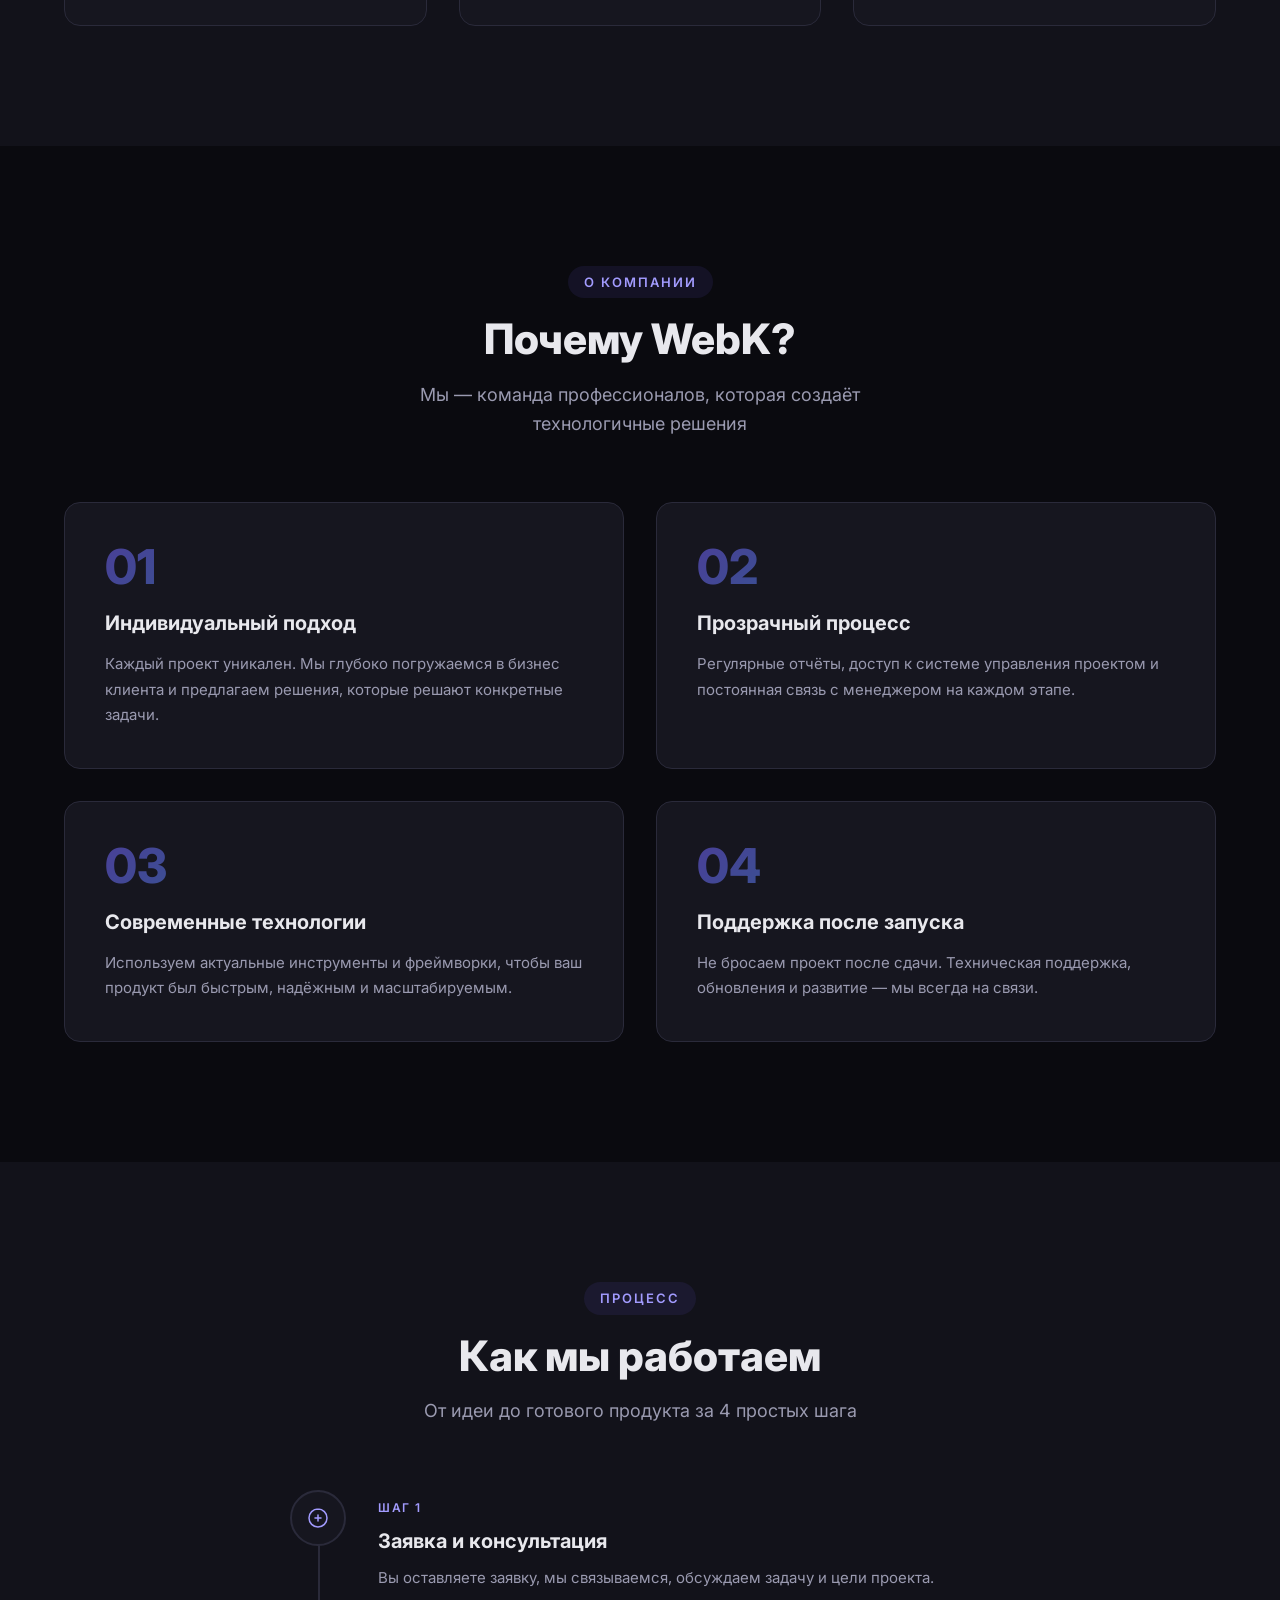
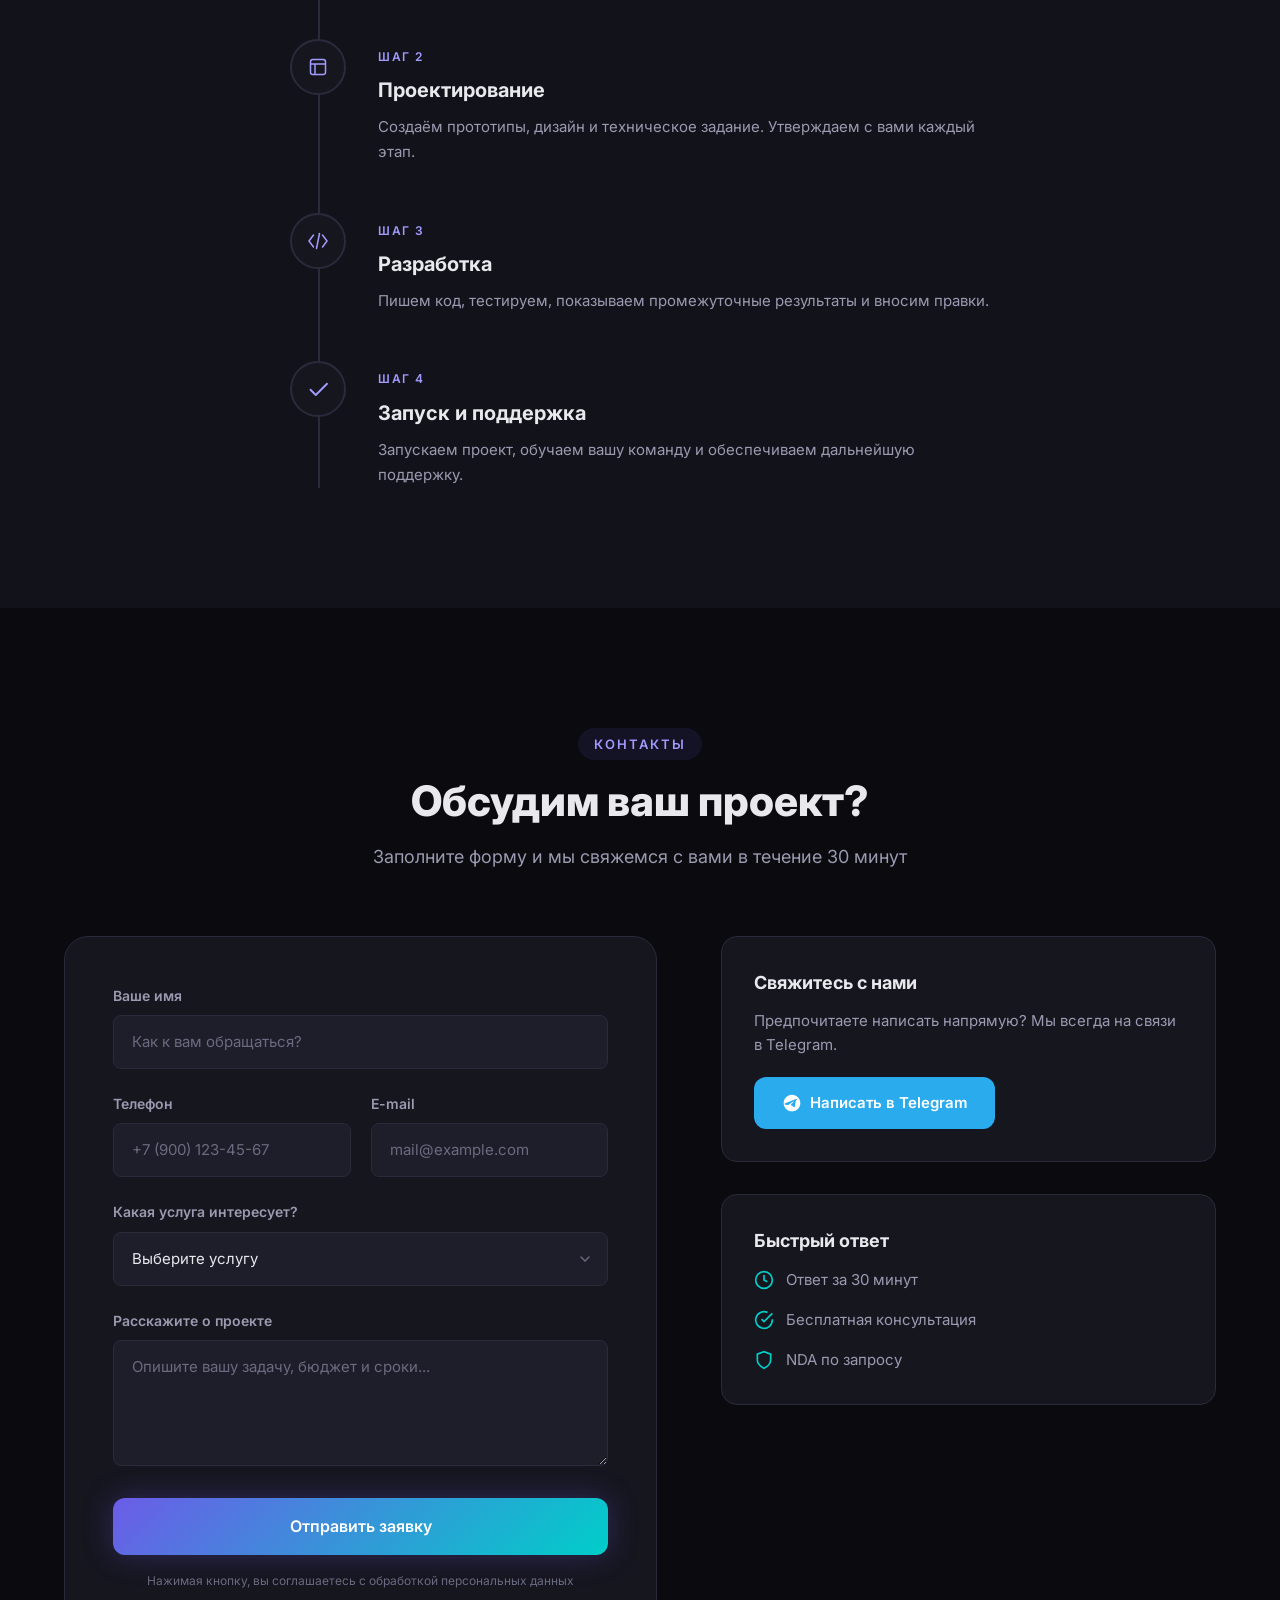
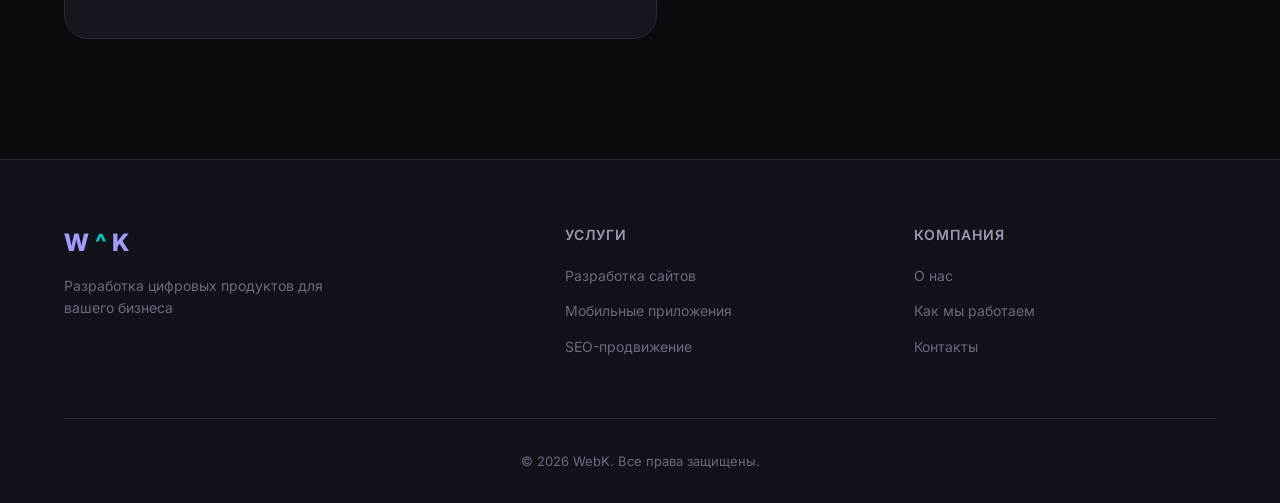
==== commit c4d9f95f: "Add SEO" ====
--- a/frontend/index.html
+++ b/frontend/index.html
@@ -4,7 +4,19 @@
   <meta charset="UTF-8">
   <meta name="viewport" content="width=device-width, initial-scale=1.0">
   <meta name="description" content="WebK — разработка сайтов, мобильных приложений и SEO-продвижение. Превращаем идеи в цифровые продукты.">
+  <meta name="robots" content="index, follow">
   <title>WebK — Веб-разработка, приложения и SEO</title>
+
+  <!-- Canonical URL -->
+  <link rel="canonical" href="https://webk-it.ru/">
+
+  <!-- Open Graph / Social -->
+  <meta property="og:type" content="website">
+  <meta property="og:url" content="https://webk-it.ru/">
+  <meta property="og:title" content="WebK — Веб-разработка, приложения и SEO">
+  <meta property="og:description" content="Разработка сайтов, мобильных приложений и SEO-продвижение. Превращаем идеи в цифровые продукты.">
+  <meta property="og:locale" content="ru_RU">
+  <meta property="og:site_name" content="WebK">
 
   <!-- Favicon -->
   <link rel="icon" type="image/png" sizes="32x32" href="assets/images/favicon/favicon-32x32.png" />
@@ -18,6 +30,22 @@
   <link rel="preconnect" href="https://fonts.gstatic.com" crossorigin>
   <link href="https://fonts.googleapis.com/css2?family=Inter:wght@400;500;600;700;800&display=swap" rel="stylesheet">
   <link rel="stylesheet" href="css/style.css">
+
+  <!-- Structured data for search engines -->
+  <script type="application/ld+json">
+  {
+    "@context": "https://schema.org",
+    "@type": "Organization",
+    "name": "WebK",
+    "url": "https://webk-it.ru/",
+    "description": "Разработка сайтов, мобильных приложений и SEO-продвижение",
+    "contactPoint": {
+      "@type": "ContactPoint",
+      "contactType": "customer service",
+      "url": "https://webk-it.ru/#contact"
+    }
+  }
+  </script>
 </head>
 <body>
   <!-- Header -->
--- a/frontend/css/style.css
+++ b/frontend/css/style.css
@@ -234,6 +234,10 @@
 
 .btn__loader {
   display: inline-flex;
+}
+
+.btn__loader[hidden] {
+  display: none !important;
 }
 
 .spinner {
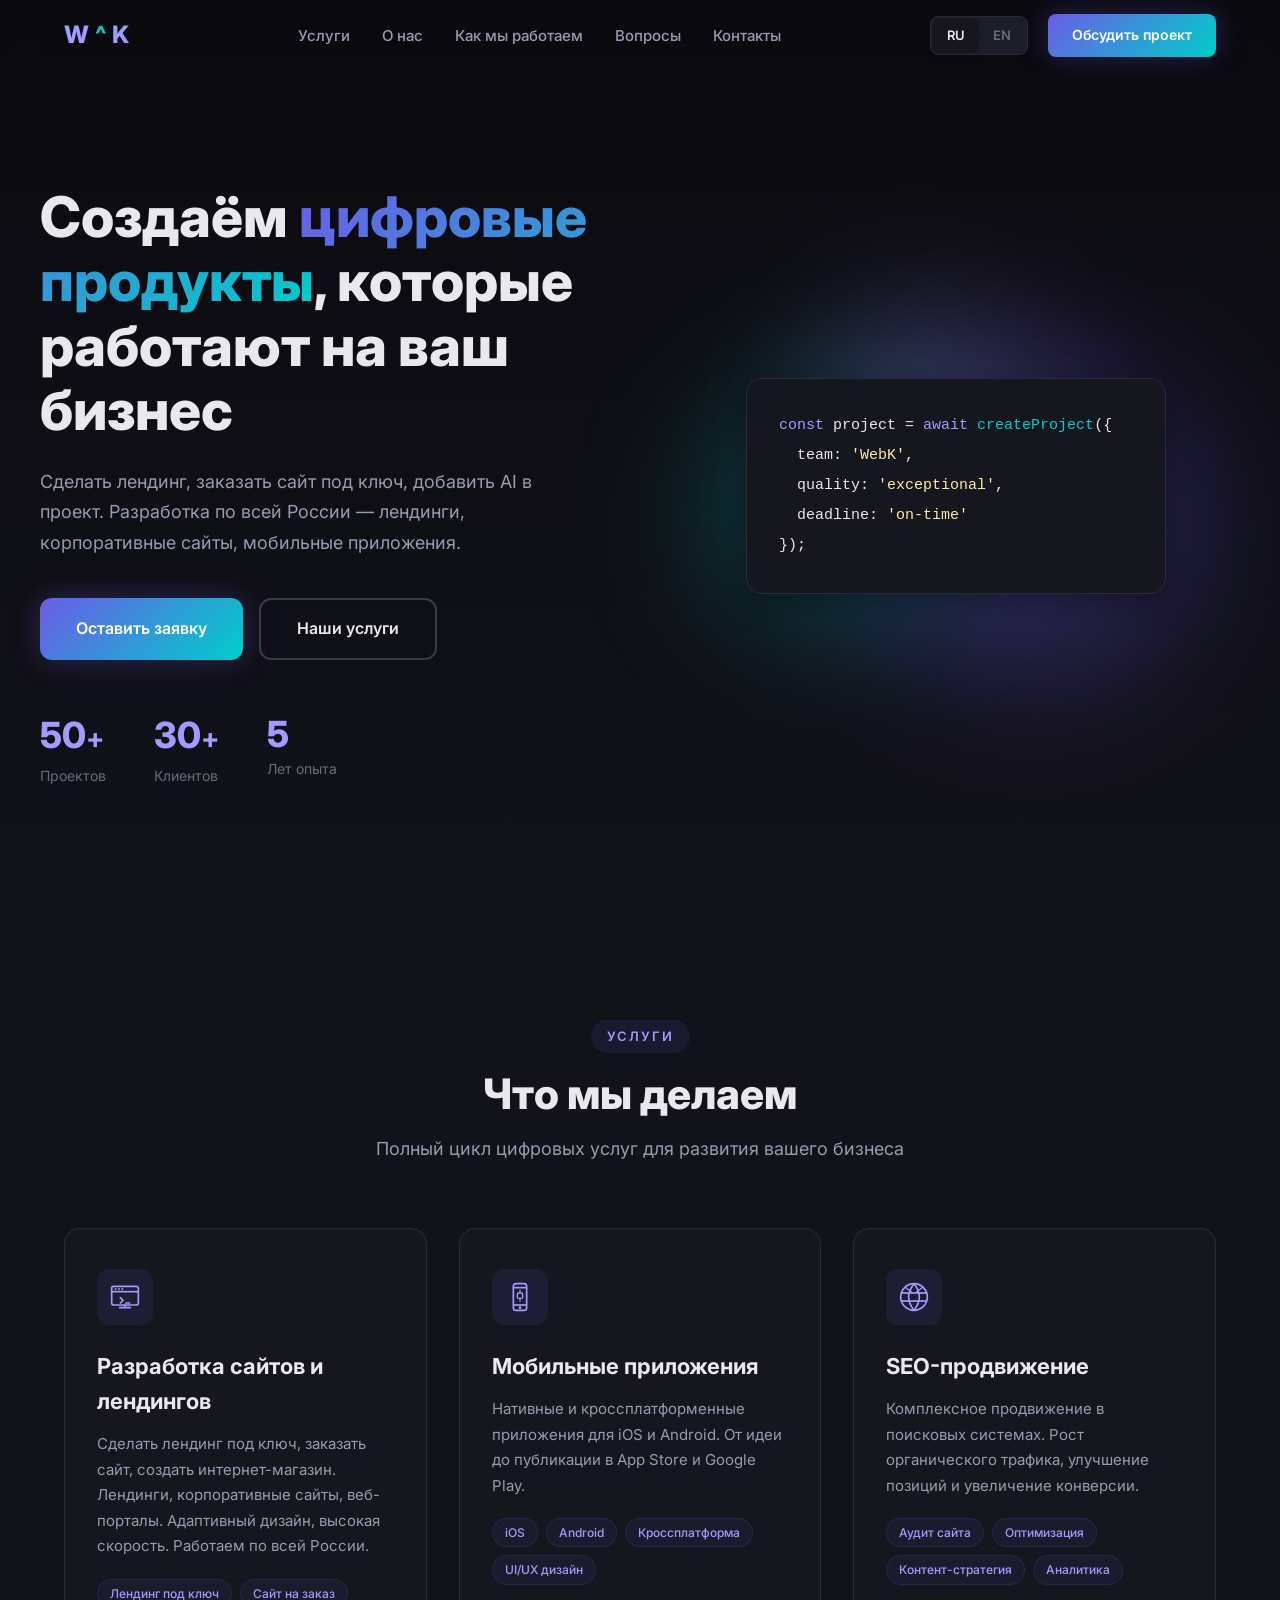
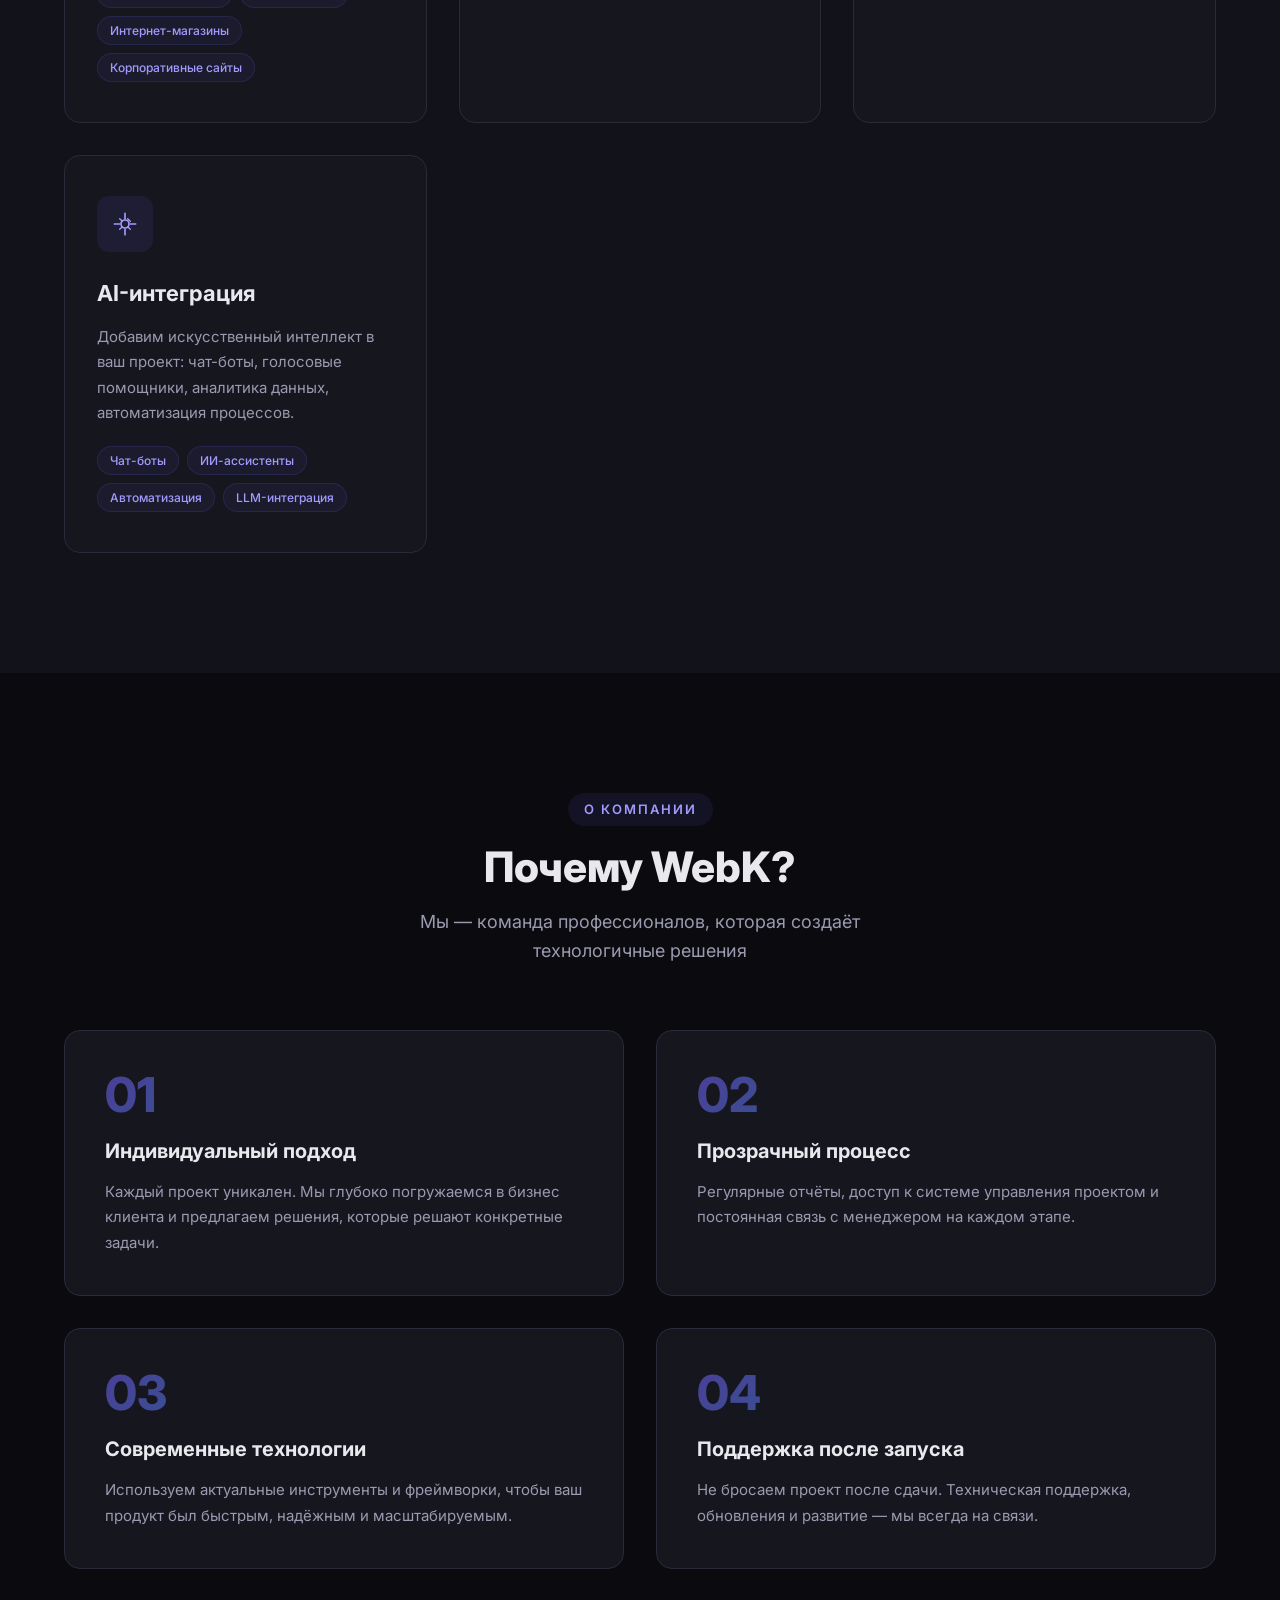
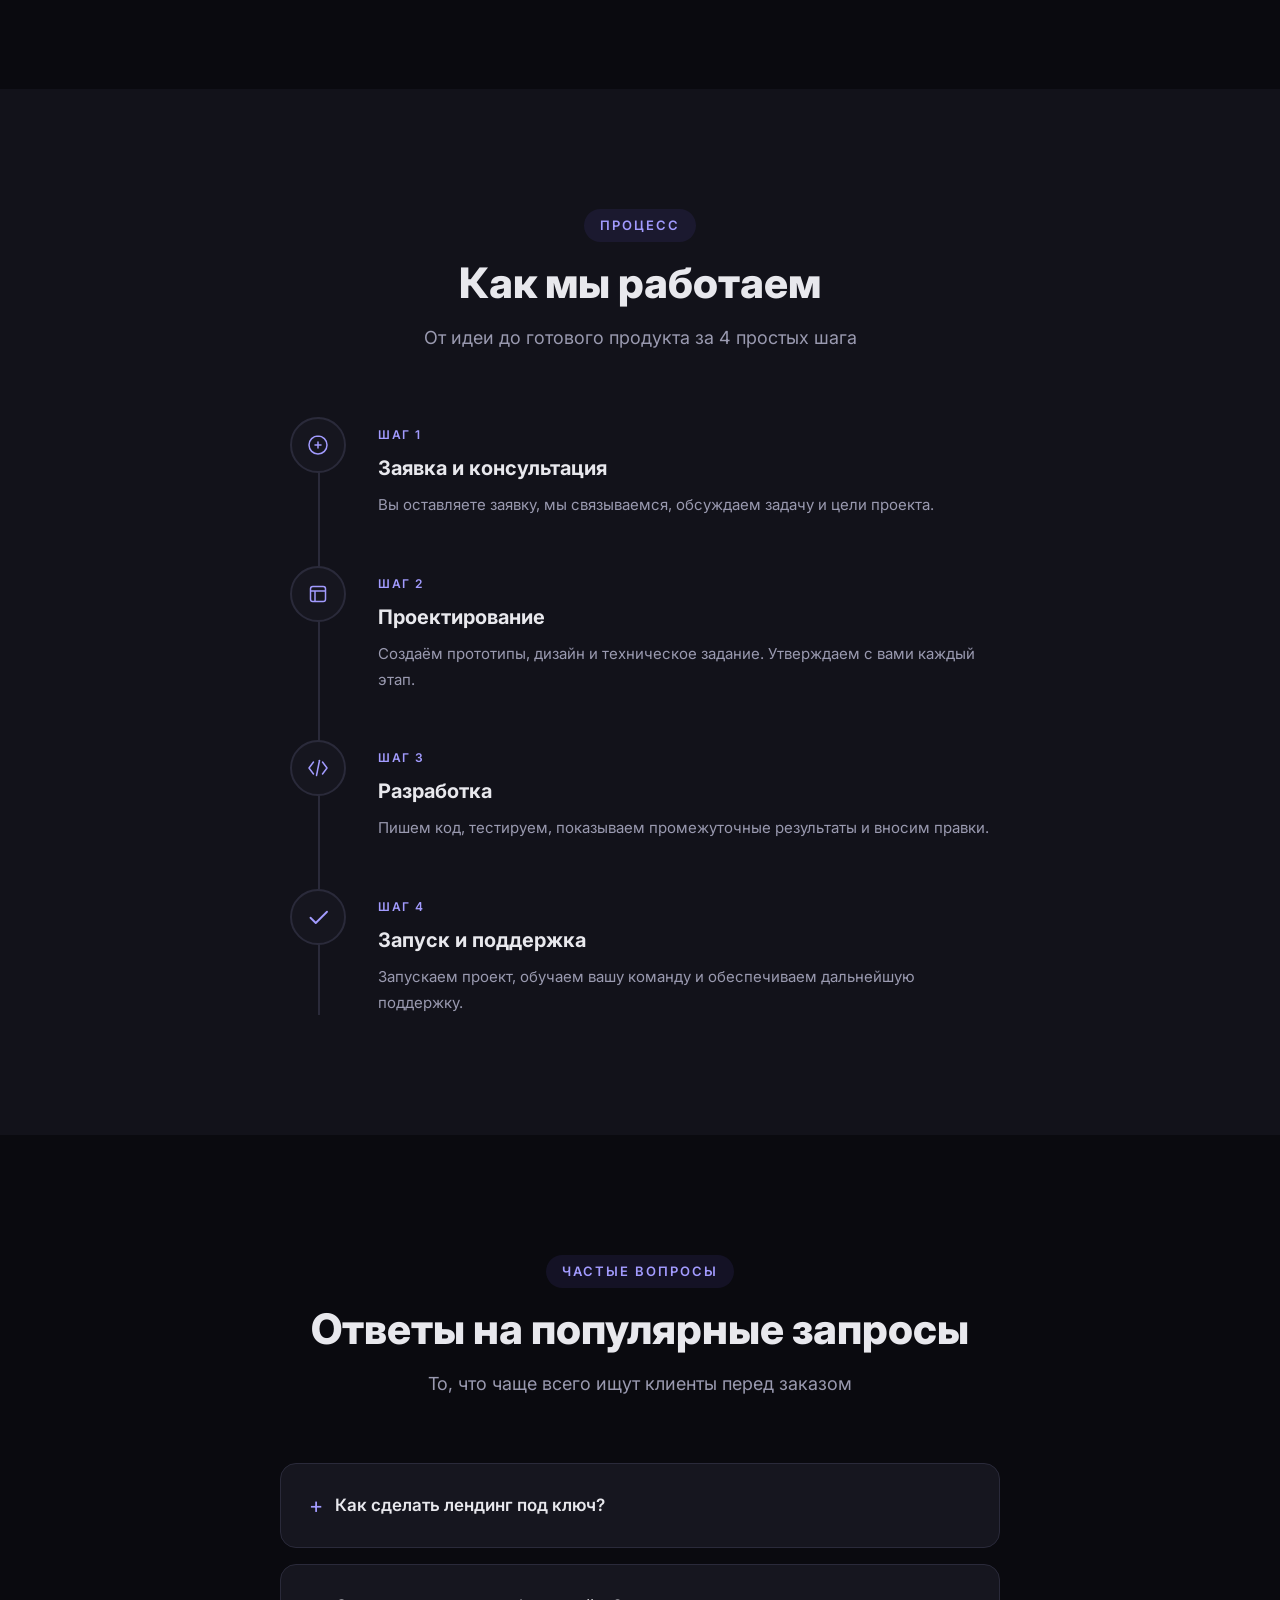
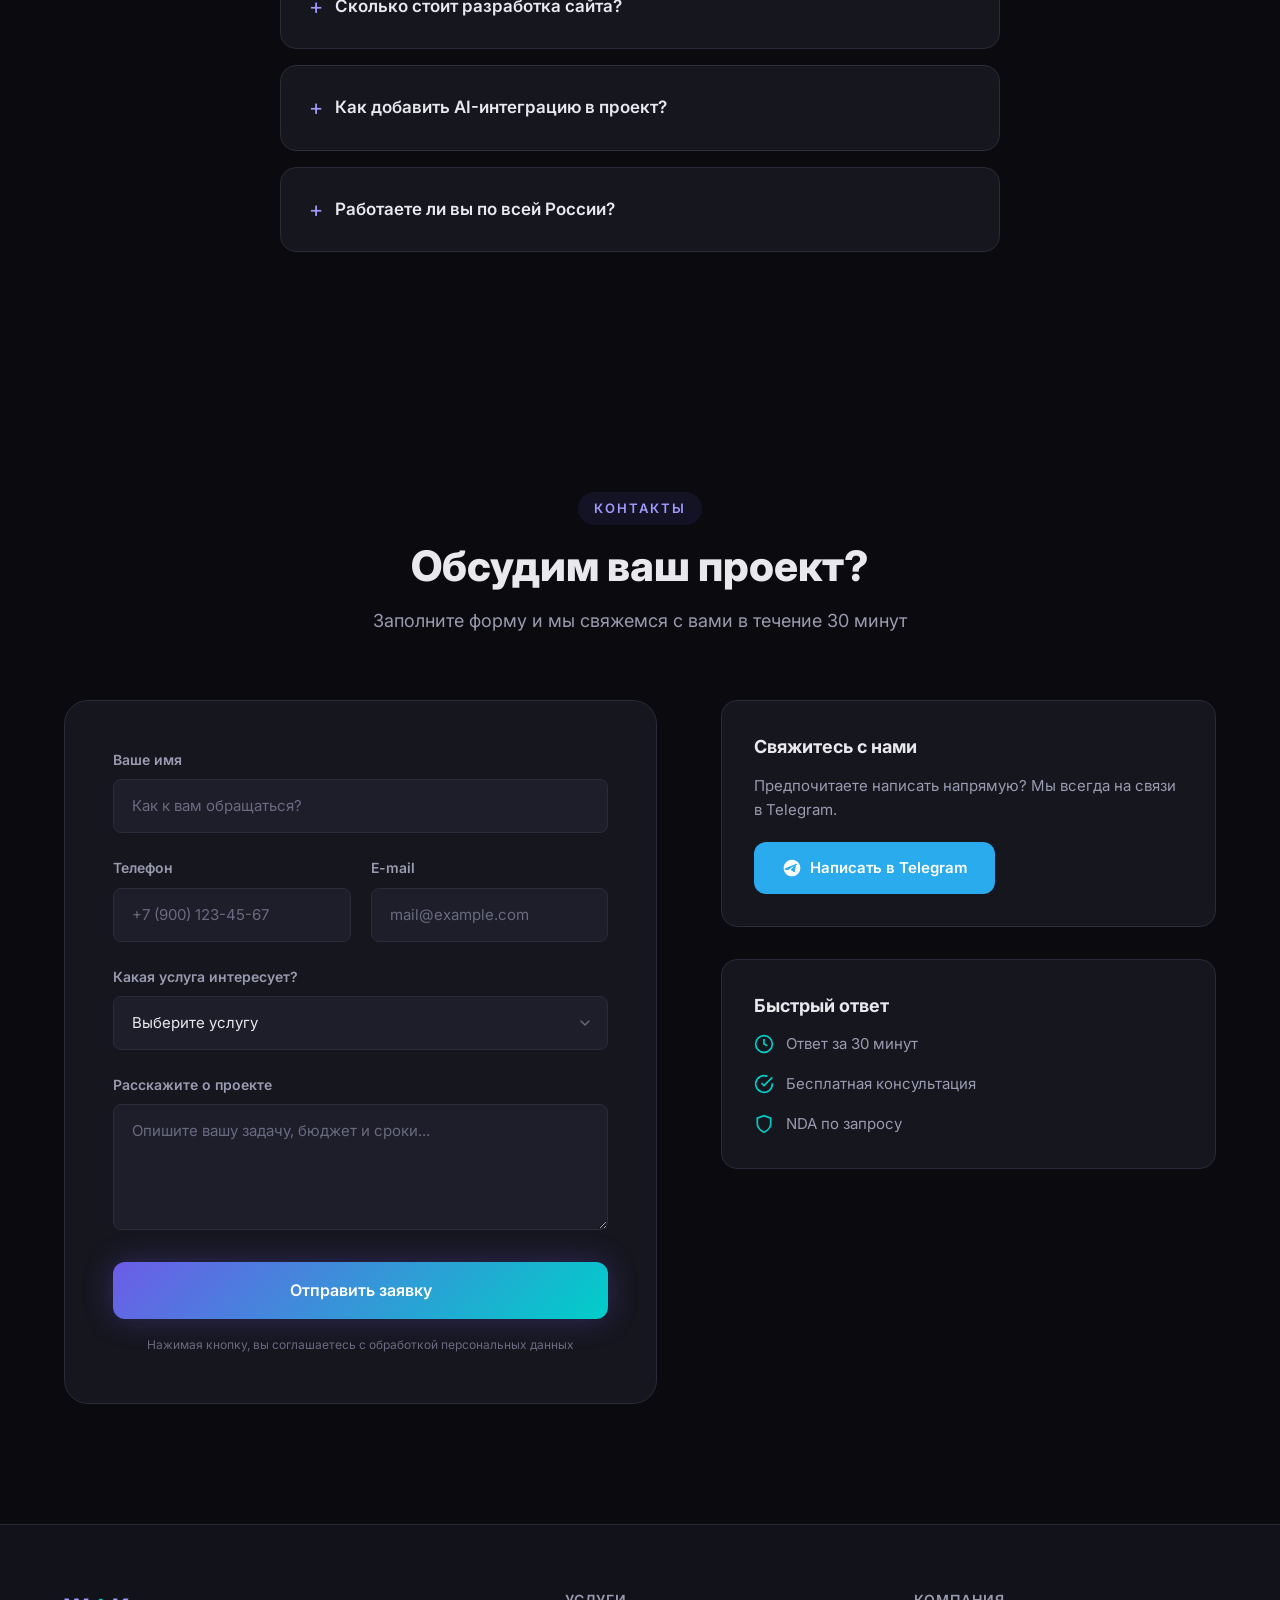
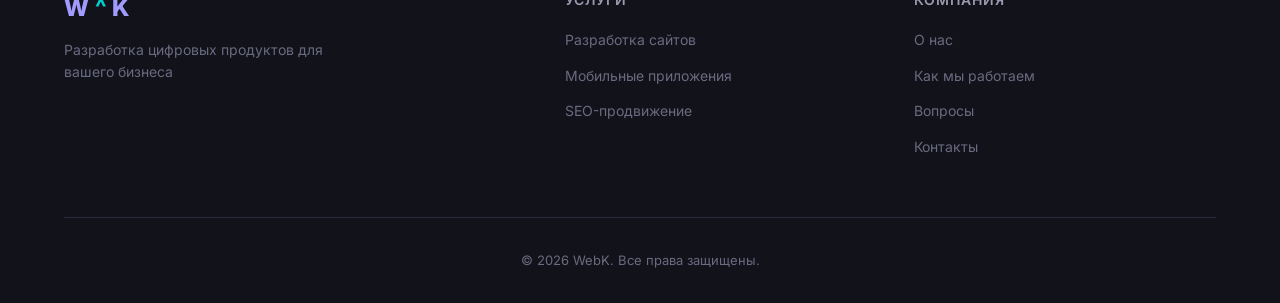
==== commit c5f21791: "Add FAQ" ====
--- a/frontend/index.html
+++ b/frontend/index.html
@@ -3,9 +3,10 @@
 <head>
   <meta charset="UTF-8">
   <meta name="viewport" content="width=device-width, initial-scale=1.0">
-  <meta name="description" content="WebK — разработка сайтов, мобильных приложений и SEO-продвижение. Превращаем идеи в цифровые продукты.">
+  <meta name="description" content="Заказать лендинг, сделать сайт под ключ, добавить AI-интеграцию в проект. Разработка сайтов и мобильных приложений по всей России. Бесплатная консультация.">
   <meta name="robots" content="index, follow">
-  <title>WebK — Веб-разработка, приложения и SEO</title>
+  <meta name="geo.region" content="RU">
+  <title>Сделать лендинг и сайт под ключ | AI-интеграция | WebK — по всей России</title>
 
   <!-- Canonical URL -->
   <link rel="canonical" href="https://webk-it.ru/">
@@ -13,8 +14,8 @@
   <!-- Open Graph / Social -->
   <meta property="og:type" content="website">
   <meta property="og:url" content="https://webk-it.ru/">
-  <meta property="og:title" content="WebK — Веб-разработка, приложения и SEO">
-  <meta property="og:description" content="Разработка сайтов, мобильных приложений и SEO-продвижение. Превращаем идеи в цифровые продукты.">
+  <meta property="og:title" content="Сделать лендинг и сайт | AI-интеграция в проект | WebK">
+  <meta property="og:description" content="Заказать лендинг, разработка сайта под ключ, внедрение искусственного интеллекта. Услуги по всей России.">
   <meta property="og:locale" content="ru_RU">
   <meta property="og:site_name" content="WebK">
 
@@ -35,15 +36,39 @@
   <script type="application/ld+json">
   {
     "@context": "https://schema.org",
-    "@type": "Organization",
+    "@type": "ProfessionalService",
     "name": "WebK",
     "url": "https://webk-it.ru/",
-    "description": "Разработка сайтов, мобильных приложений и SEO-продвижение",
+    "description": "Разработка лендингов, сайтов под ключ, мобильных приложений, AI-интеграция и SEO-продвижение. Услуги по всей России.",
+    "areaServed": { "@type": "Country", "name": "Россия" },
     "contactPoint": {
       "@type": "ContactPoint",
       "contactType": "customer service",
       "url": "https://webk-it.ru/#contact"
+    },
+    "hasOfferCatalog": {
+      "@type": "OfferCatalog",
+      "name": "Услуги веб-разработки",
+      "itemListElement": [
+        { "@type": "Offer", "itemOffered": { "@type": "Service", "name": "Разработка лендинга" } },
+        { "@type": "Offer", "itemOffered": { "@type": "Service", "name": "Разработка сайта под ключ" } },
+        { "@type": "Offer", "itemOffered": { "@type": "Service", "name": "AI-интеграция в проект" } },
+        { "@type": "Offer", "itemOffered": { "@type": "Service", "name": "Разработка мобильных приложений" } },
+        { "@type": "Offer", "itemOffered": { "@type": "Service", "name": "SEO-продвижение сайта" } }
+      ]
     }
+  }
+  </script>
+  <script type="application/ld+json">
+  {
+    "@context": "https://schema.org",
+    "@type": "FAQPage",
+    "mainEntity": [
+      { "@type": "Question", "name": "Как сделать лендинг под ключ?", "acceptedAnswer": { "@type": "Answer", "text": "Оставьте заявку — мы свяжемся в течение 30 минут. Обсудим цель, целевую аудиторию и бюджет. Создадим прототип, дизайн и разработаем лендинг с формой заявок и аналитикой. Срок — от 5 до 14 дней в зависимости от сложности." } },
+      { "@type": "Question", "name": "Сколько стоит разработка сайта?", "acceptedAnswer": { "@type": "Answer", "text": "Лендинг — от 30 000 ₽, корпоративный сайт — от 80 000 ₽, интернет-магазин — от 150 000 ₽. Точная стоимость зависит от объёма страниц, дизайна и функционала. Бесплатная смета после обсуждения задачи." } },
+      { "@type": "Question", "name": "Как добавить AI-интеграцию в проект?", "acceptedAnswer": { "@type": "Answer", "text": "Добавляем чат-ботов, голосовых помощников, интеграцию с ChatGPT/Claude и другими LLM. Внедряем ИИ для автоматизации поддержки, аналитики и персонализации. Работаем с существующими проектами и новыми разработками. Работаем по всей России." } },
+      { "@type": "Question", "name": "Работаете ли вы по всей России?", "acceptedAnswer": { "@type": "Answer", "text": "Да. Мы работаем с клиентами по всей России удалённо. Консультации, разработка и поддержка — онлайн. Связь через Telegram, видеозвонки и общие чаты. NDA по запросу." } }
+    ]
   }
   </script>
 </head>
@@ -59,6 +84,7 @@
           <li><a href="#services" class="nav__link" data-i18n="nav.services">Услуги</a></li>
           <li><a href="#about" class="nav__link" data-i18n="nav.about">О нас</a></li>
           <li><a href="#workflow" class="nav__link" data-i18n="nav.workflow">Как мы работаем</a></li>
+          <li><a href="#faq" class="nav__link" data-i18n="nav.faq">Вопросы</a></li>
           <li><a href="#contact" class="nav__link" data-i18n="nav.contact">Контакты</a></li>
         </ul>
         <div class="nav__footer">
@@ -148,15 +174,15 @@
               <path d="M25 33H31" stroke="currentColor" stroke-width="2.5" stroke-linecap="round"/>
             </svg>
           </div>
-          <h3 class="service-card__title" data-i18n="services.website.title">Разработка сайтов</h3>
+          <h3 class="service-card__title" data-i18n="services.website.title">Разработка сайтов и лендингов</h3>
           <p class="service-card__text" data-i18n="services.website.text">
-            Лендинги, корпоративные сайты, интернет-магазины и веб-порталы. Адаптивный дизайн, высокая скорость загрузки, удобство использования.
+            Сделать лендинг под ключ, заказать сайт, создать интернет-магазин. Лендинги, корпоративные сайты, веб-порталы. Адаптивный дизайн, высокая скорость. Работаем по всей России.
           </p>
           <ul class="service-card__tags">
-            <li data-i18n="services.website.tags">Лендинги</li>
+            <li data-i18n="services.website.tags">Лендинг под ключ</li>
+            <li data-i18n="services.website.tags">Сайт на заказ</li>
+            <li data-i18n="services.website.tags">Интернет-магазины</li>
             <li data-i18n="services.website.tags">Корпоративные сайты</li>
-            <li data-i18n="services.website.tags">Интернет-магазины</li>
-            <li data-i18n="services.website.tags">CRM-системы</li>
           </ul>
         </div>
 
@@ -207,6 +233,25 @@
             <li data-i18n="services.seo.tags">Аналитика</li>
           </ul>
         </div>
+        <div class="service-card" data-aos="fade-up" data-aos-delay="300">
+          <div class="service-card__icon">
+            <svg viewBox="0 0 48 48" fill="none" xmlns="http://www.w3.org/2000/svg">
+              <path d="M24 8v8M24 32v8M8 24h8M32 24h8" stroke="currentColor" stroke-width="2.5" stroke-linecap="round"/>
+              <circle cx="24" cy="24" r="6" stroke="currentColor" stroke-width="2.5"/>
+              <path d="M16 16l4 4M28 28l4 4M16 32l4-4M28 16l4 4" stroke="currentColor" stroke-width="2" stroke-linecap="round"/>
+            </svg>
+          </div>
+          <h3 class="service-card__title" data-i18n="services.ai.title">AI-интеграция</h3>
+          <p class="service-card__text" data-i18n="services.ai.text">
+            Добавим искусственный интеллект в ваш проект: чат-боты, голосовые помощники, аналитика данных, автоматизация процессов.
+          </p>
+          <ul class="service-card__tags">
+            <li data-i18n="services.ai.tags">Чат-боты</li>
+            <li data-i18n="services.ai.tags">ИИ-ассистенты</li>
+            <li data-i18n="services.ai.tags">Автоматизация</li>
+            <li data-i18n="services.ai.tags">LLM-интеграция</li>
+          </ul>
+        </div>
       </div>
     </div>
   </section>
@@ -293,6 +338,35 @@
             <p class="step__text" data-i18n="workflow.step4.text">Запускаем проект, обучаем вашу команду и обеспечиваем дальнейшую поддержку.</p>
           </div>
         </div>
+      </div>
+    </div>
+  </section>
+
+  <!-- FAQ -->
+  <section class="faq" id="faq">
+    <div class="container">
+      <div class="section-header">
+        <span class="section-tag" data-i18n="faq.tag">Частые вопросы</span>
+        <h2 class="section-title" data-i18n="faq.title">Ответы на популярные запросы</h2>
+        <p class="section-subtitle" data-i18n="faq.subtitle">То, что чаще всего ищут клиенты перед заказом</p>
+      </div>
+      <div class="faq__list">
+        <details class="faq__item">
+          <summary class="faq__question" data-i18n="faq.q1">Как сделать лендинг под ключ?</summary>
+          <p class="faq__answer" data-i18n="faq.a1">Оставьте заявку — мы свяжемся в течение 30 минут. Обсудим цель, целевую аудиторию и бюджет. Создадим прототип, дизайн и разработаем лендинг с формой заявок и аналитикой. Срок — от 5 до 14 дней в зависимости от сложности.</p>
+        </details>
+        <details class="faq__item">
+          <summary class="faq__question" data-i18n="faq.q2">Сколько стоит разработка сайта?</summary>
+          <p class="faq__answer" data-i18n="faq.a2">Лендинг — от 30 000 ₽, корпоративный сайт — от 80 000 ₽, интернет-магазин — от 150 000 ₽. Точная стоимость зависит от объёма страниц, дизайна и функционала. Бесплатная смета после обсуждения задачи.</p>
+        </details>
+        <details class="faq__item">
+          <summary class="faq__question" data-i18n="faq.q3">Как добавить AI-интеграцию в проект?</summary>
+          <p class="faq__answer" data-i18n="faq.a3">Добавляем чат-ботов, голосовых помощников, интеграцию с ChatGPT/Claude и другими LLM. Внедряем ИИ для автоматизации поддержки, аналитики и персонализации. Работаем с существующими проектами и новыми разработками. Работаем по всей России.</p>
+        </details>
+        <details class="faq__item">
+          <summary class="faq__question" data-i18n="faq.q4">Работаете ли вы по всей России?</summary>
+          <p class="faq__answer" data-i18n="faq.a4">Да. Мы работаем с клиентами по всей России удалённо. Консультации, разработка и поддержка — онлайн. Связь через Telegram, видеозвонки и общие чаты. NDA по запросу.</p>
+        </details>
       </div>
     </div>
   </section>
@@ -325,9 +399,10 @@
             <label for="service" class="form-label" data-i18n="contact.serviceLabel">Какая услуга интересует?</label>
             <select id="service" name="service" class="form-input form-select">
               <option value="" disabled selected>Выберите услугу</option>
-              <option value="website">Разработка сайта</option>
+              <option value="website">Разработка сайта / лендинг</option>
               <option value="app">Мобильное приложение</option>
               <option value="seo">SEO-продвижение</option>
+              <option value="ai">AI-интеграция в проект</option>
               <option value="complex">Комплексное решение</option>
             </select>
           </div>
@@ -396,6 +471,7 @@
         <ul>
           <li><a href="#about" data-i18n="footer.about">О нас</a></li>
           <li><a href="#workflow" data-i18n="footer.workflow">Как мы работаем</a></li>
+          <li><a href="#faq" data-i18n="footer.faq">Вопросы</a></li>
           <li><a href="#contact" data-i18n="footer.contact">Контакты</a></li>
         </ul>
       </div>
--- a/frontend/css/style.css
+++ b/frontend/css/style.css
@@ -653,7 +653,7 @@
 
 .services__grid {
   display: grid;
-  grid-template-columns: repeat(3, 1fr);
+  grid-template-columns: repeat(auto-fit, minmax(280px, 1fr));
   gap: 32px;
 }
 
@@ -872,6 +872,72 @@
   font-size: 15px;
   color: var(--color-text-secondary);
   line-height: 1.7;
+}
+
+/* ============================
+   FAQ
+   ============================ */
+.faq {
+  padding: 120px 0;
+  background: var(--color-bg);
+}
+
+.faq__list {
+  max-width: 720px;
+  margin: 0 auto;
+}
+
+.faq__item {
+  background: var(--color-bg-card);
+  border: 1px solid var(--color-border);
+  border-radius: var(--radius-lg);
+  margin-bottom: 16px;
+  overflow: hidden;
+}
+
+.faq__item:last-child {
+  margin-bottom: 0;
+}
+
+.faq__question {
+  padding: 24px 28px;
+  font-size: 17px;
+  font-weight: 600;
+  cursor: pointer;
+  list-style: none;
+  display: flex;
+  align-items: center;
+  gap: 12px;
+  transition: background var(--transition);
+}
+
+.faq__question::-webkit-details-marker {
+  display: none;
+}
+
+.faq__question::before {
+  content: '+';
+  font-size: 22px;
+  font-weight: 400;
+  color: var(--color-primary-light);
+  flex-shrink: 0;
+}
+
+.faq__item[open] .faq__question::before {
+  content: '−';
+}
+
+.faq__question:hover {
+  background: var(--color-bg-card-hover);
+}
+
+.faq__answer {
+  padding: 20px 28px 24px;
+  margin: 0;
+  font-size: 15px;
+  color: var(--color-text-secondary);
+  line-height: 1.7;
+  border-top: 1px solid var(--color-border);
 }
 
 /* ============================
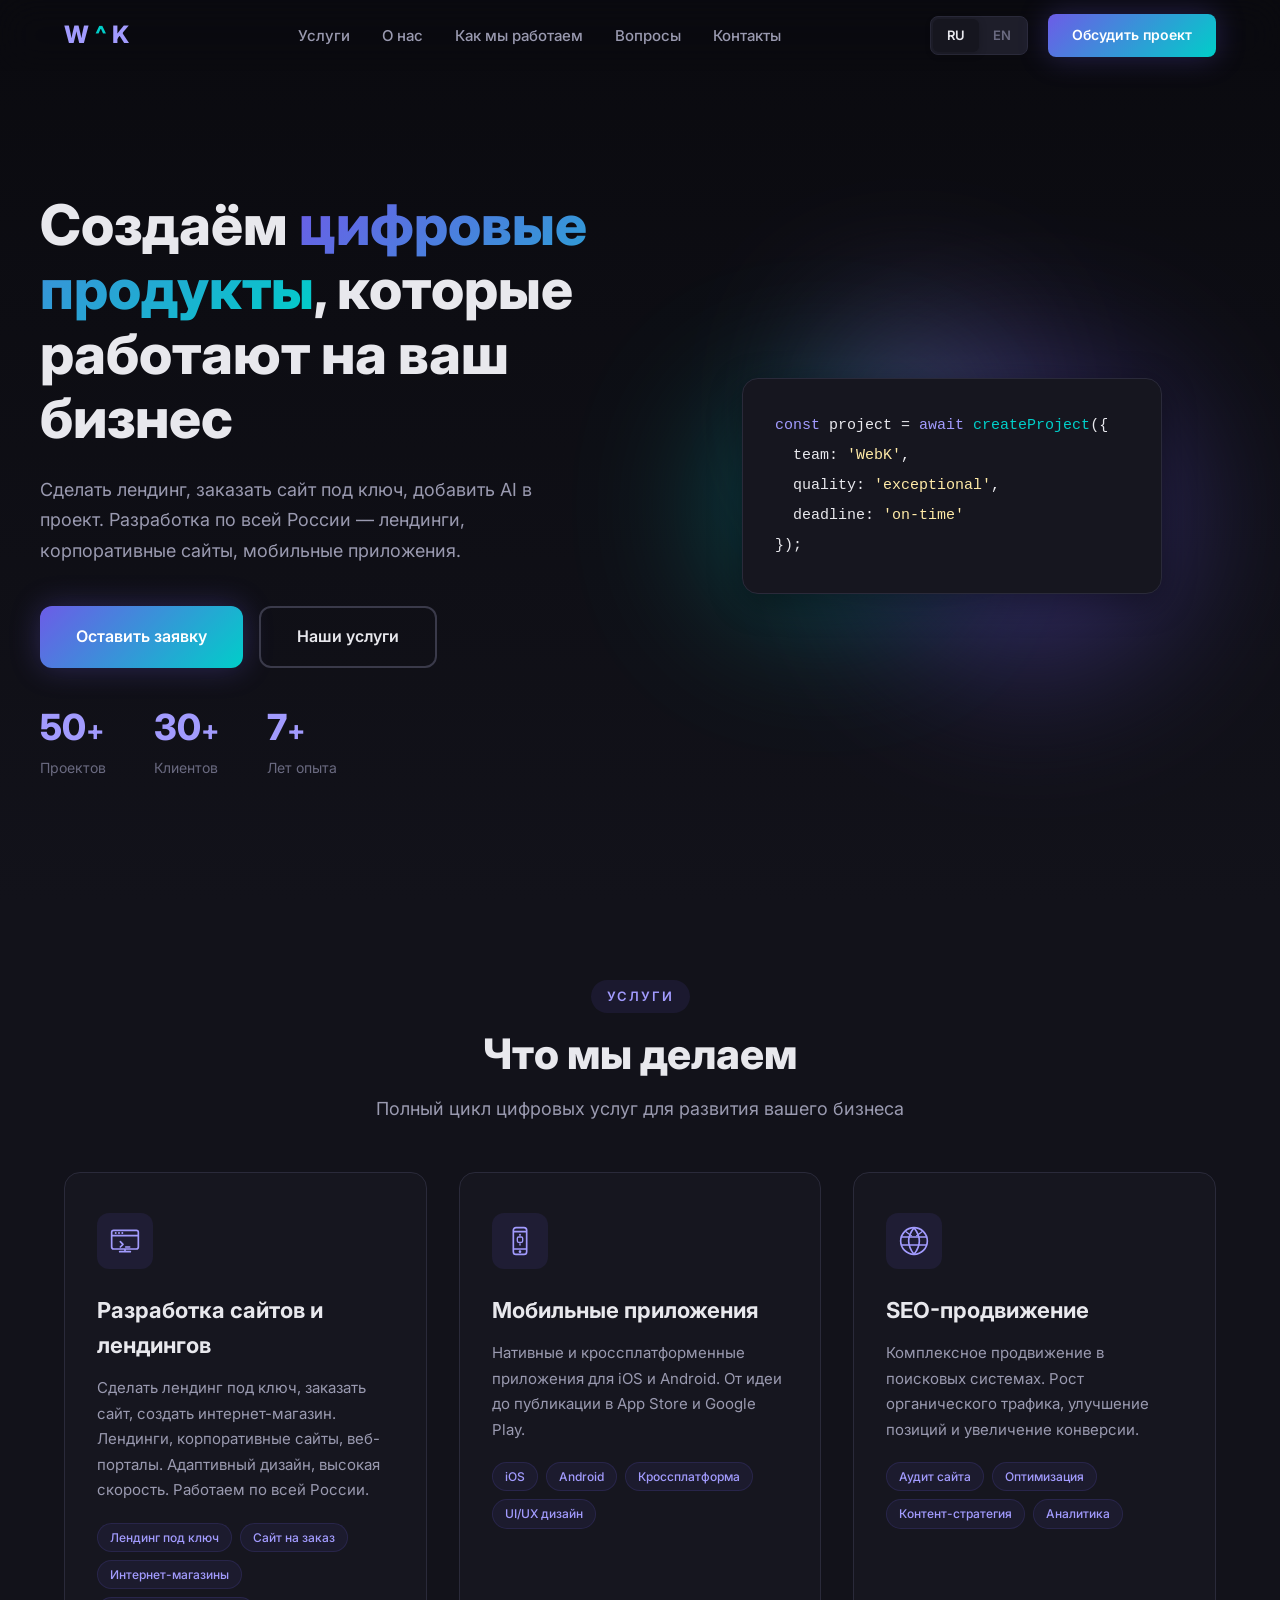
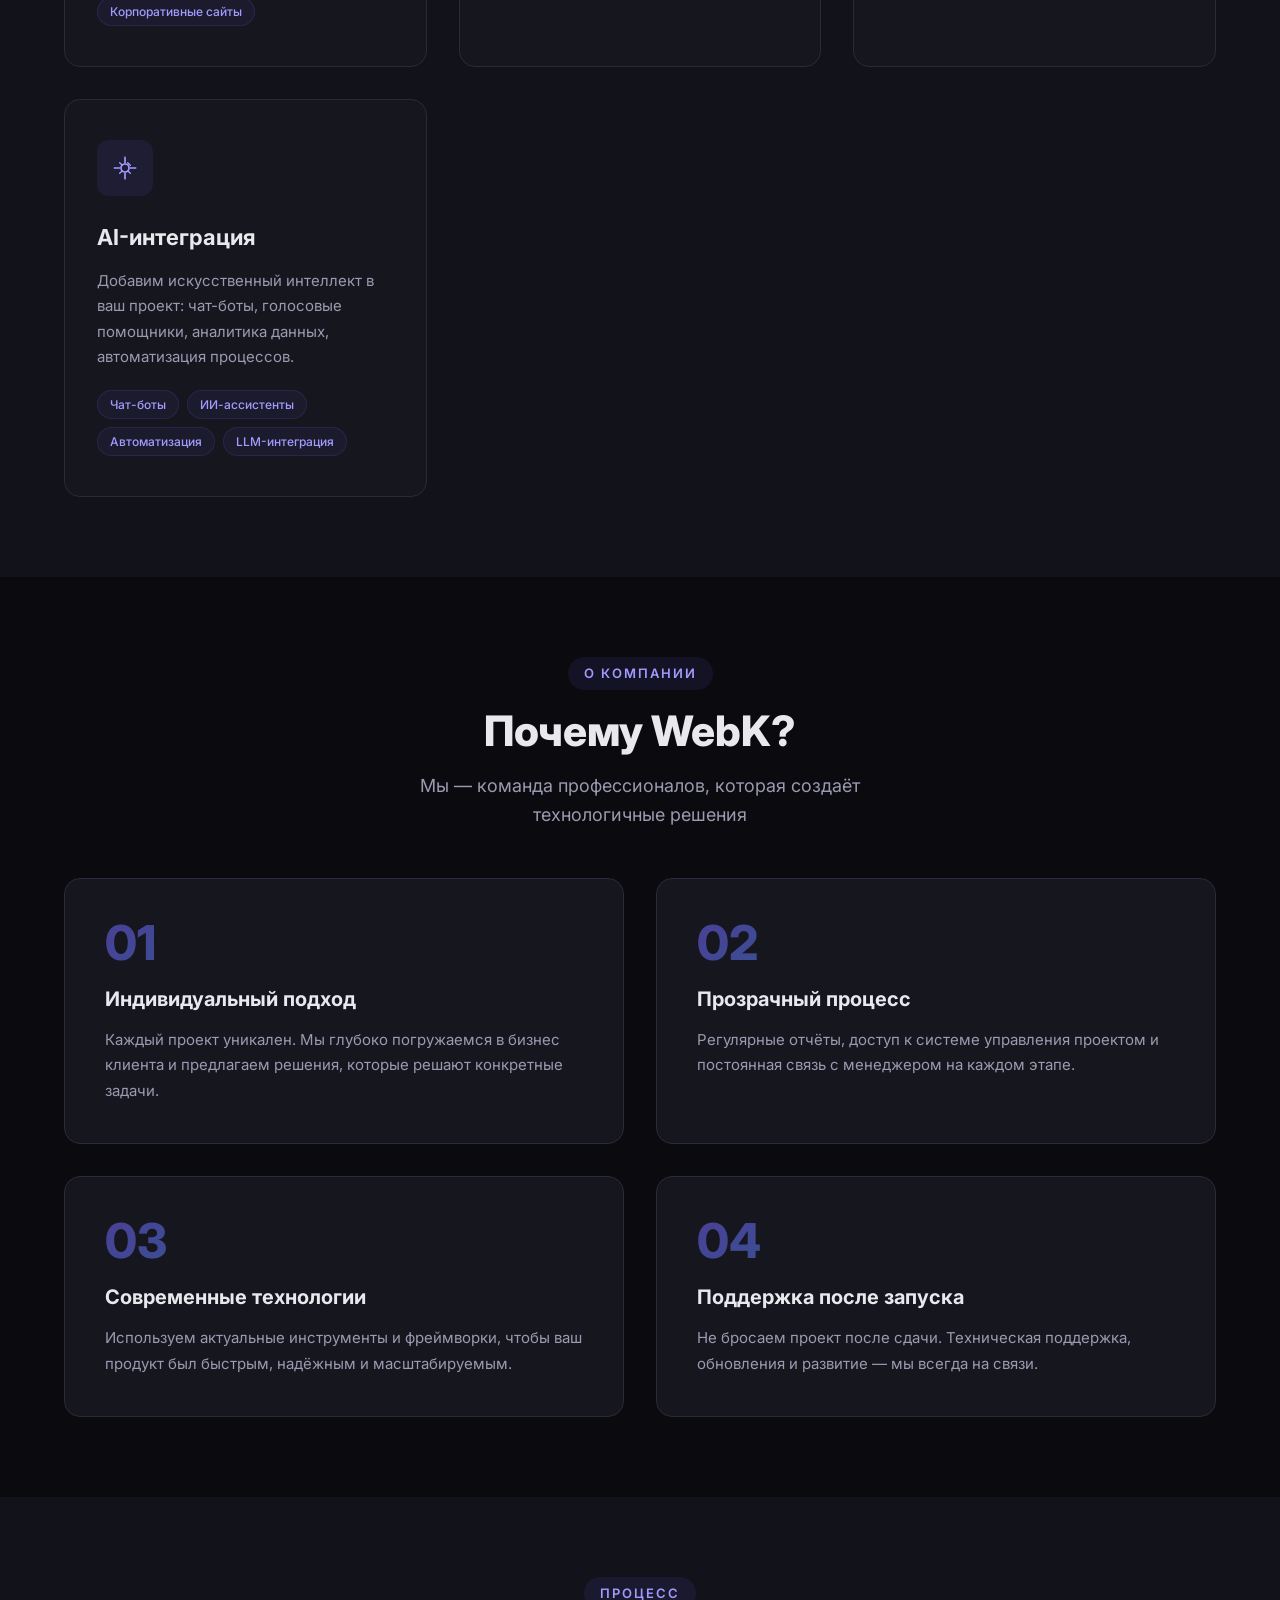
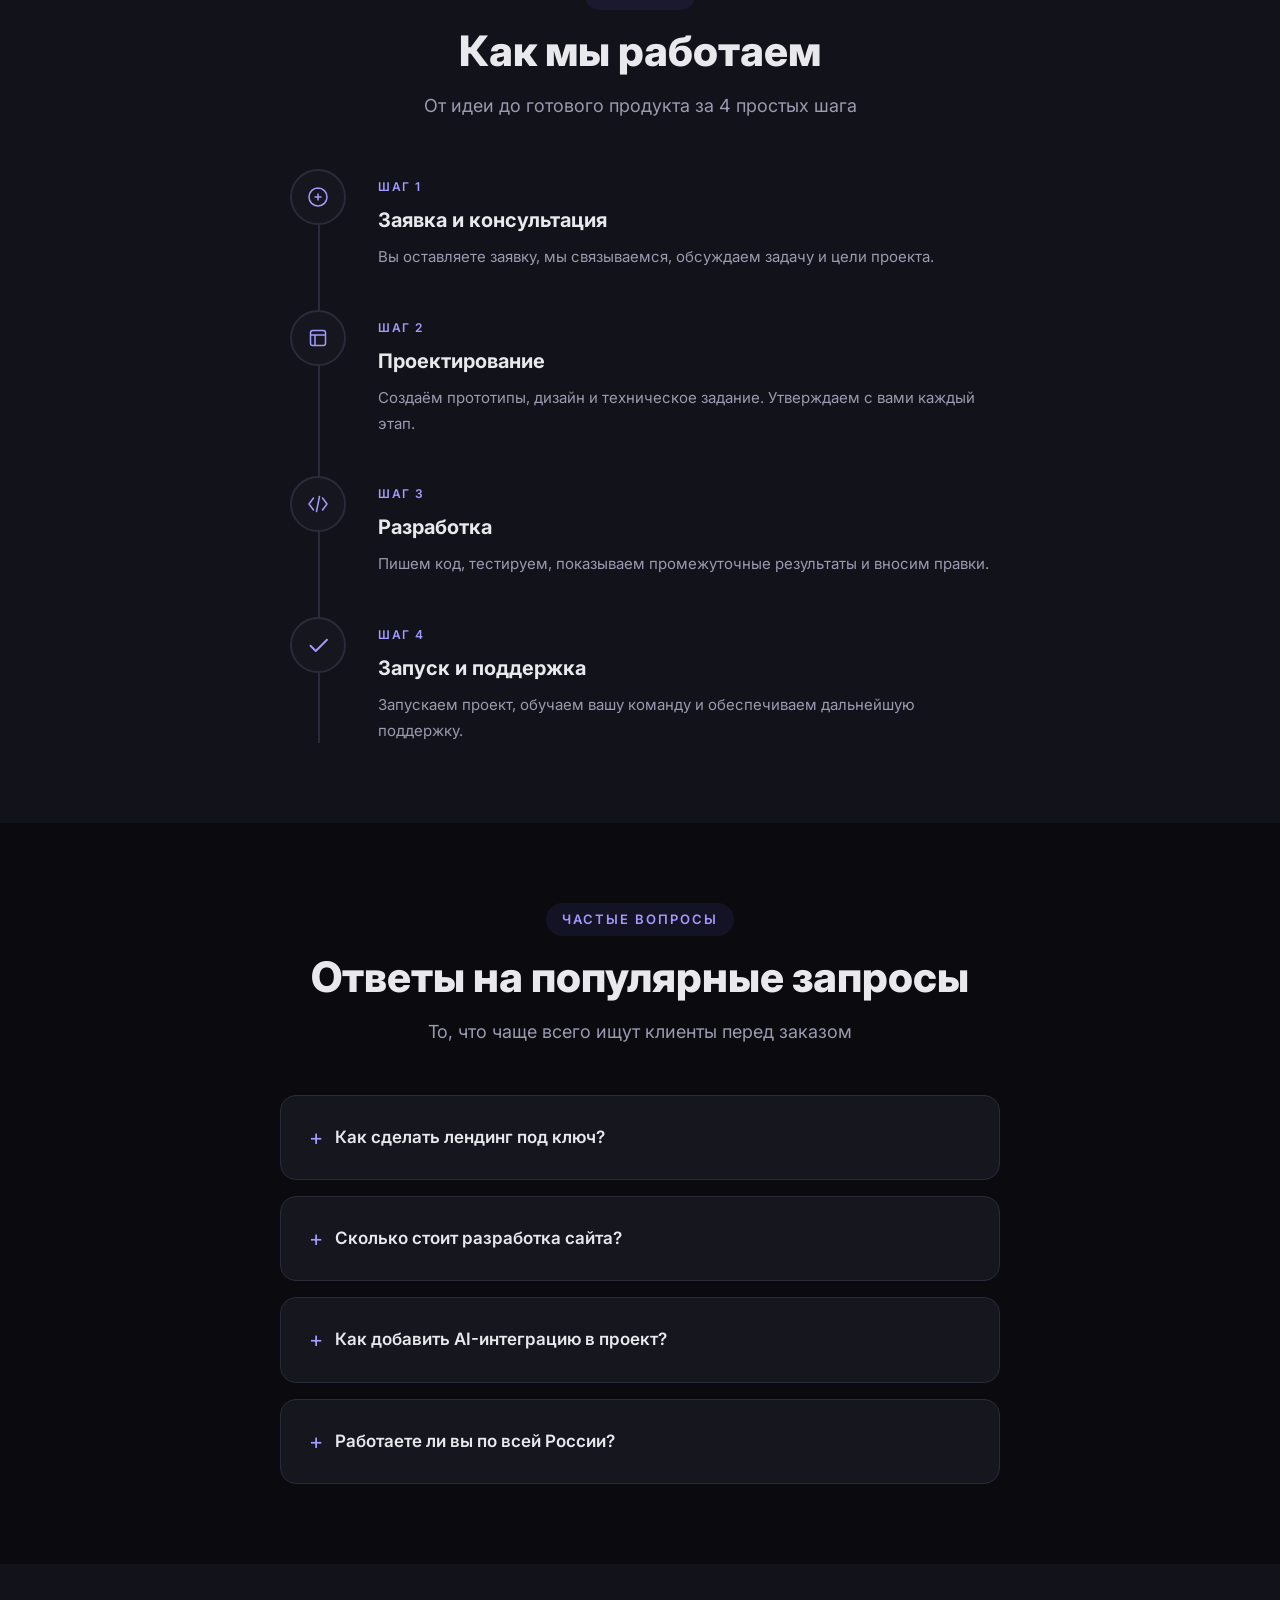
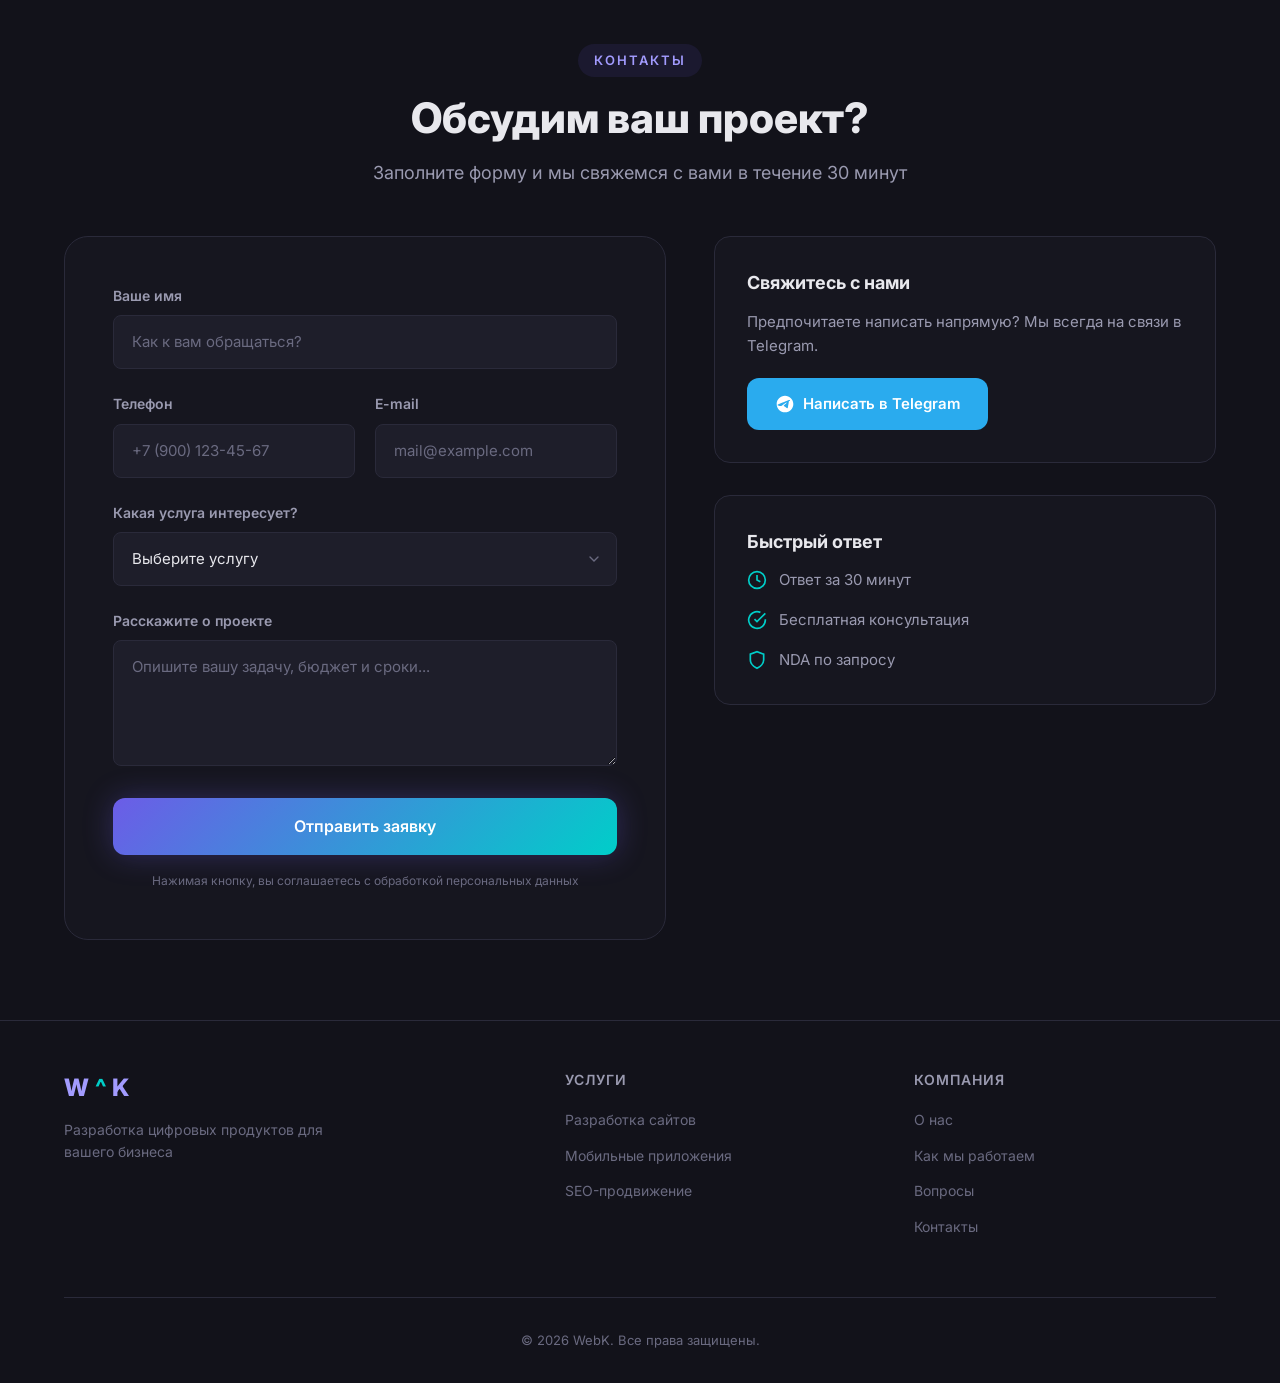
==== commit e144b97a: "Fix section style" ====
--- a/frontend/index.html
+++ b/frontend/index.html
@@ -131,7 +131,7 @@
             <span class="stat__label" data-i18n="hero.statClients">Клиентов</span>
           </div>
           <div class="stat">
-            <span class="stat__number" data-count="5">0</span>
+            <span class="stat__number" data-count="7">0</span><span class="stat__plus">+</span>
             <span class="stat__label" data-i18n="hero.statYears">Лет опыта</span>
           </div>
         </div>
--- a/frontend/css/style.css
+++ b/frontend/css/style.css
@@ -120,7 +120,7 @@
 
 .section-header {
   text-align: center;
-  margin-bottom: 64px;
+  margin-bottom: 48px;
 }
 
 .section-tag {
@@ -515,9 +515,9 @@
 .hero__inner {
   display: grid;
   grid-template-columns: 1fr 1fr;
-  gap: 64px;
+  gap: 48px;
   align-items: center;
-  padding: 80px 0;
+  padding: 60px 0;
 }
 
 .hero__title {
@@ -538,7 +538,7 @@
 .hero__actions {
   display: flex;
   gap: 16px;
-  margin-bottom: 56px;
+  margin-bottom: 40px;
   flex-wrap: wrap;
 }
 
@@ -647,7 +647,7 @@
    Services
    ============================ */
 .services {
-  padding: 120px 0;
+  padding: 80px 0;
   background: var(--color-bg-secondary);
 }
 
@@ -740,7 +740,7 @@
    About
    ============================ */
 .about {
-  padding: 120px 0;
+  padding: 80px 0;
   background: var(--color-bg);
 }
 
@@ -791,7 +791,7 @@
    Workflow
    ============================ */
 .workflow {
-  padding: 120px 0;
+  padding: 80px 0;
   background: var(--color-bg-secondary);
 }
 
@@ -814,7 +814,7 @@
 .step {
   display: flex;
   gap: 32px;
-  padding-bottom: 48px;
+  padding-bottom: 40px;
   position: relative;
 }
 
@@ -878,7 +878,7 @@
    FAQ
    ============================ */
 .faq {
-  padding: 120px 0;
+  padding: 80px 0;
   background: var(--color-bg);
 }
 
@@ -944,14 +944,14 @@
    Contact
    ============================ */
 .contact {
-  padding: 120px 0;
-  background: var(--color-bg);
+  padding: 80px 0;
+  background: var(--color-bg-secondary);
 }
 
 .contact__inner {
   display: grid;
   grid-template-columns: 1.2fr 1fr;
-  gap: 64px;
+  gap: 48px;
   align-items: start;
 }
 
@@ -1075,7 +1075,7 @@
 .footer {
   background: var(--color-bg-secondary);
   border-top: 1px solid var(--color-border);
-  padding: 64px 0 32px;
+  padding: 48px 0 32px;
 }
 
 .footer__inner {
@@ -1340,14 +1340,15 @@
   }
 
   .section-header {
-    margin-bottom: 48px;
+    margin-bottom: 32px;
   }
 
   .services,
   .about,
   .workflow,
+  .faq,
   .contact {
-    padding: 80px 0;
+    padding: 60px 0;
   }
 }
 
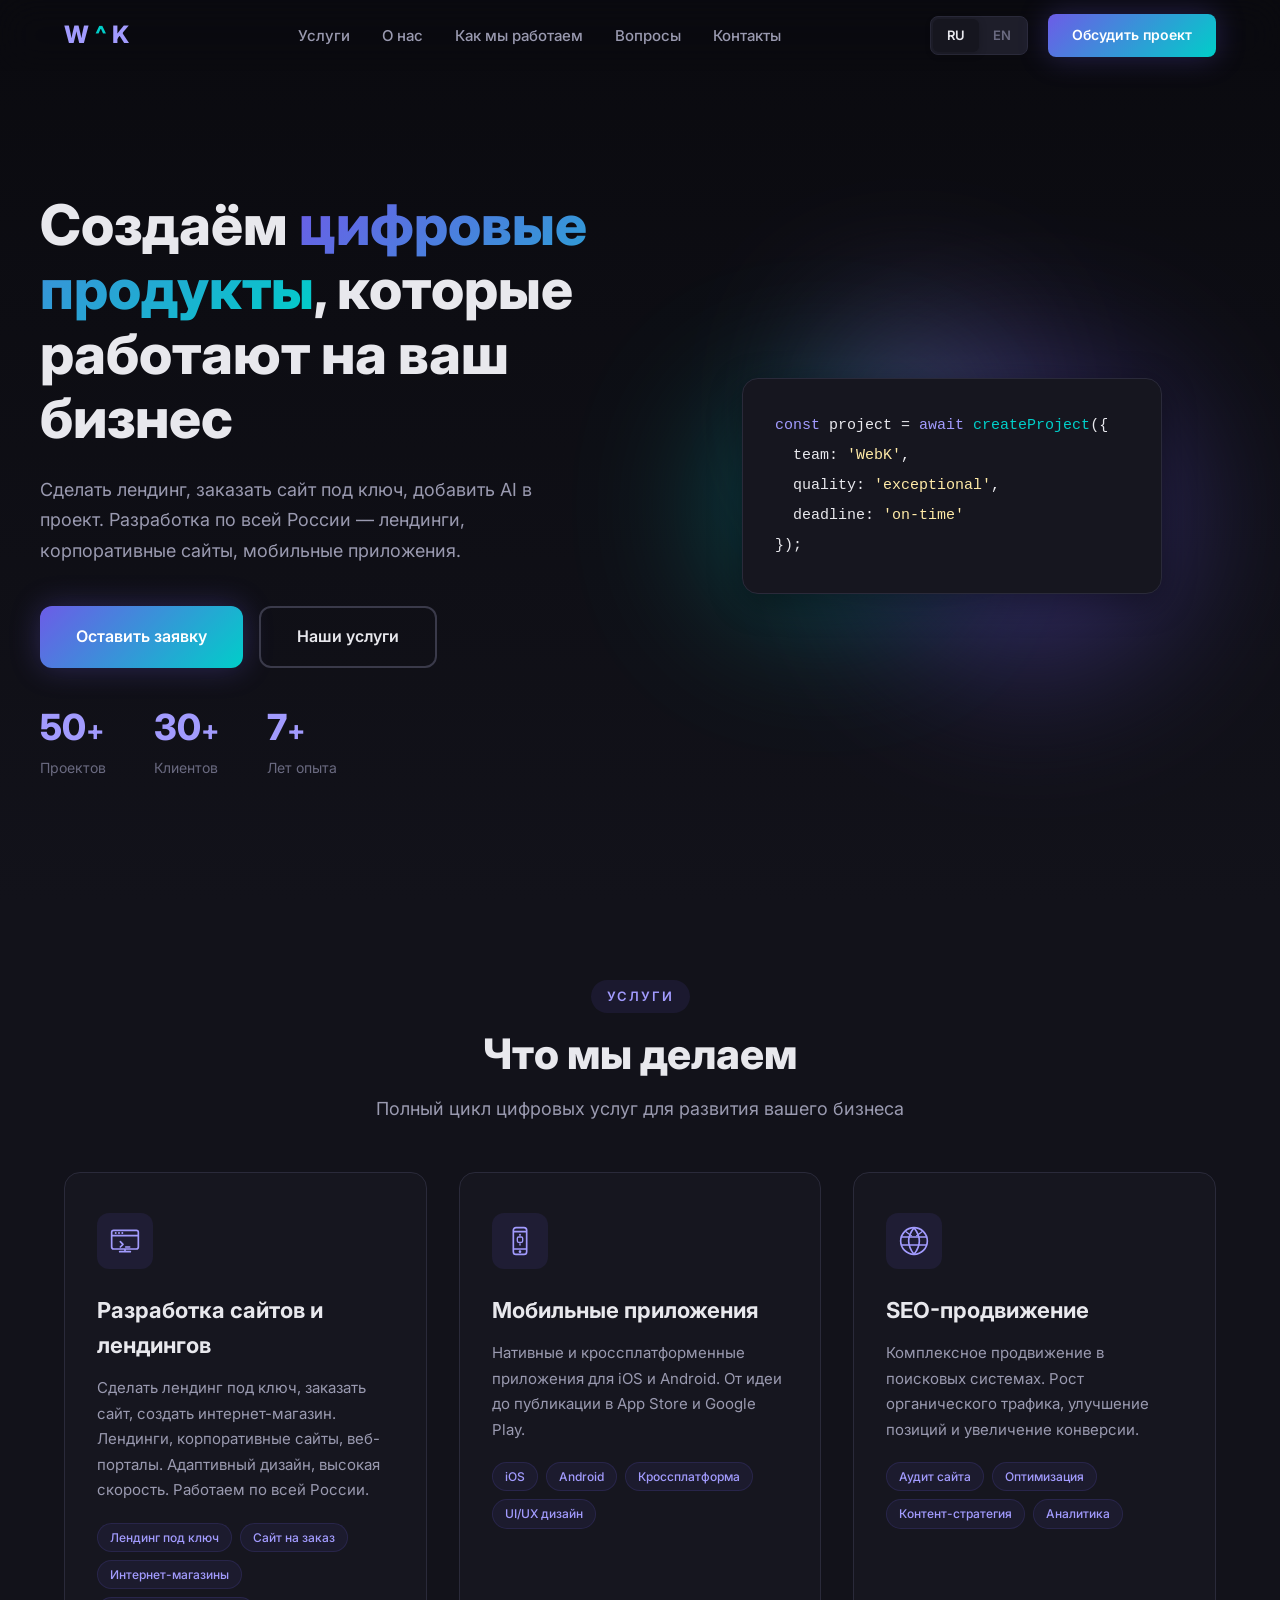
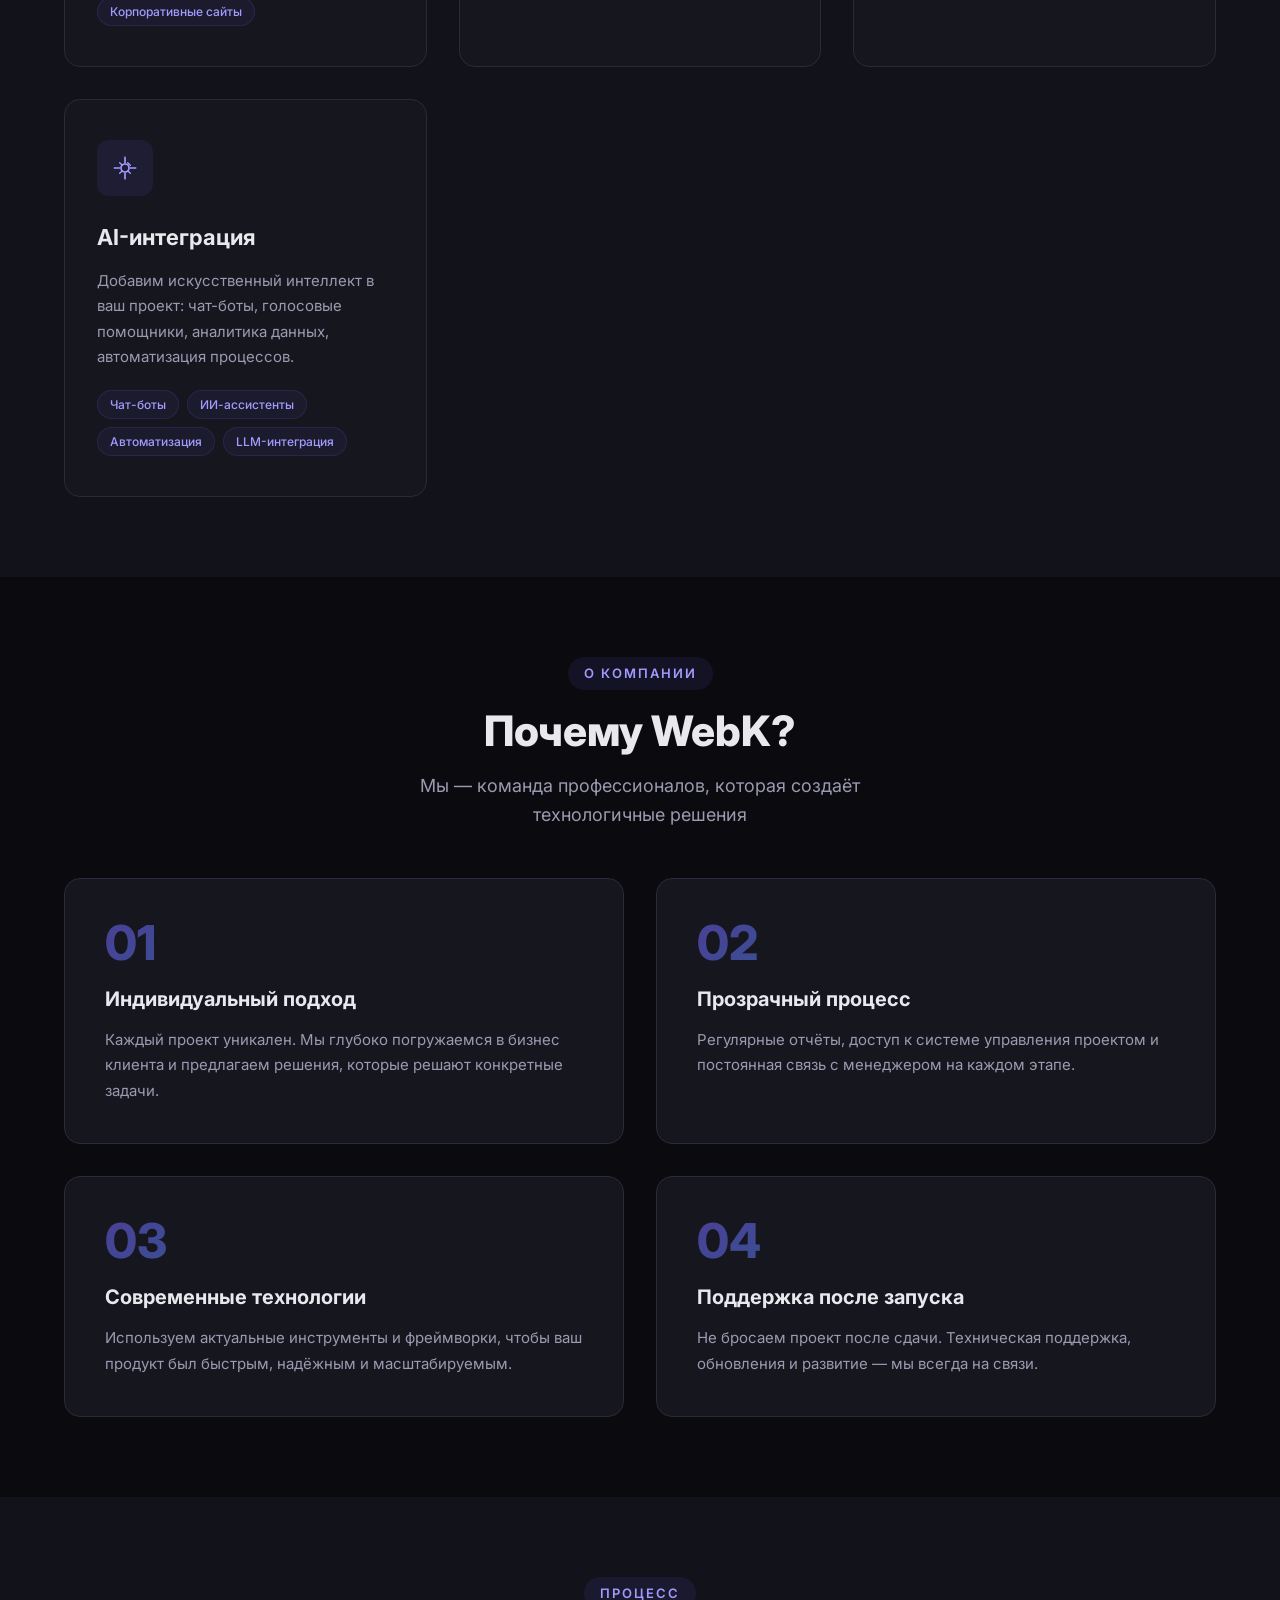
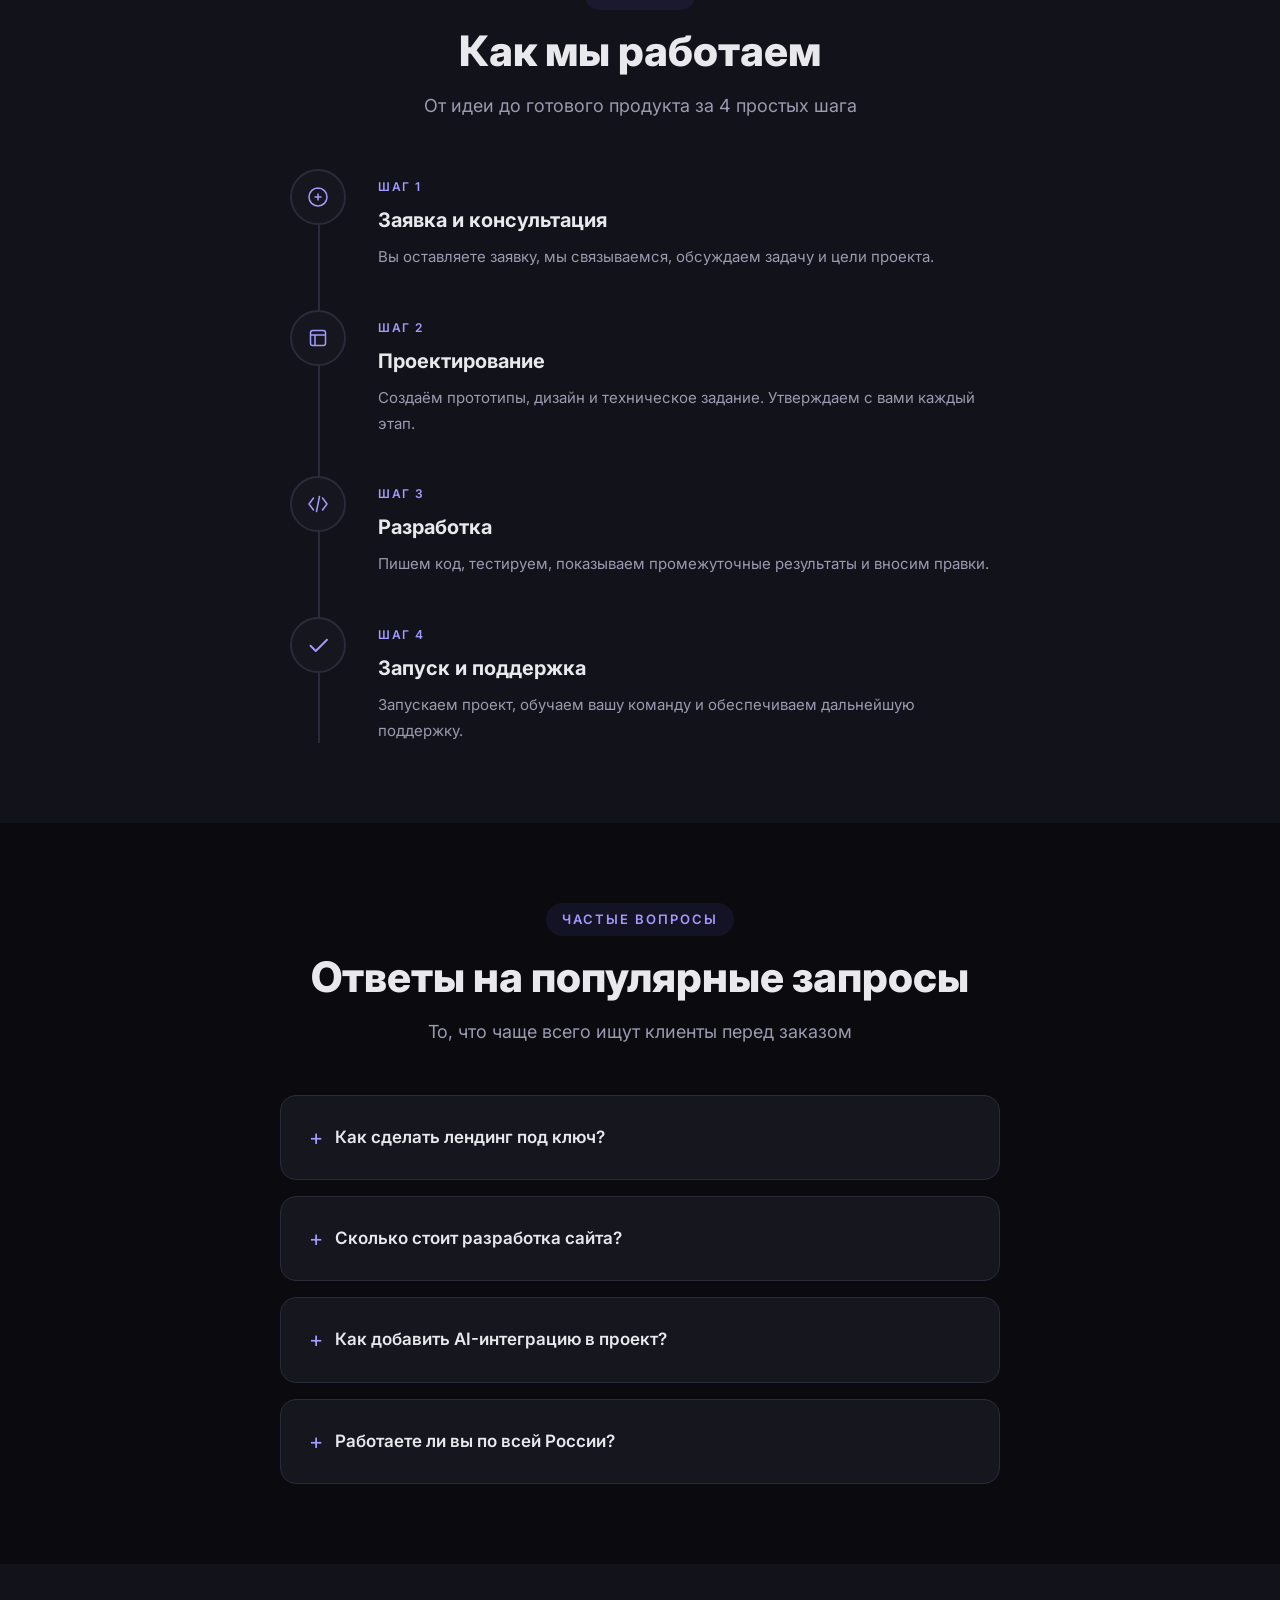
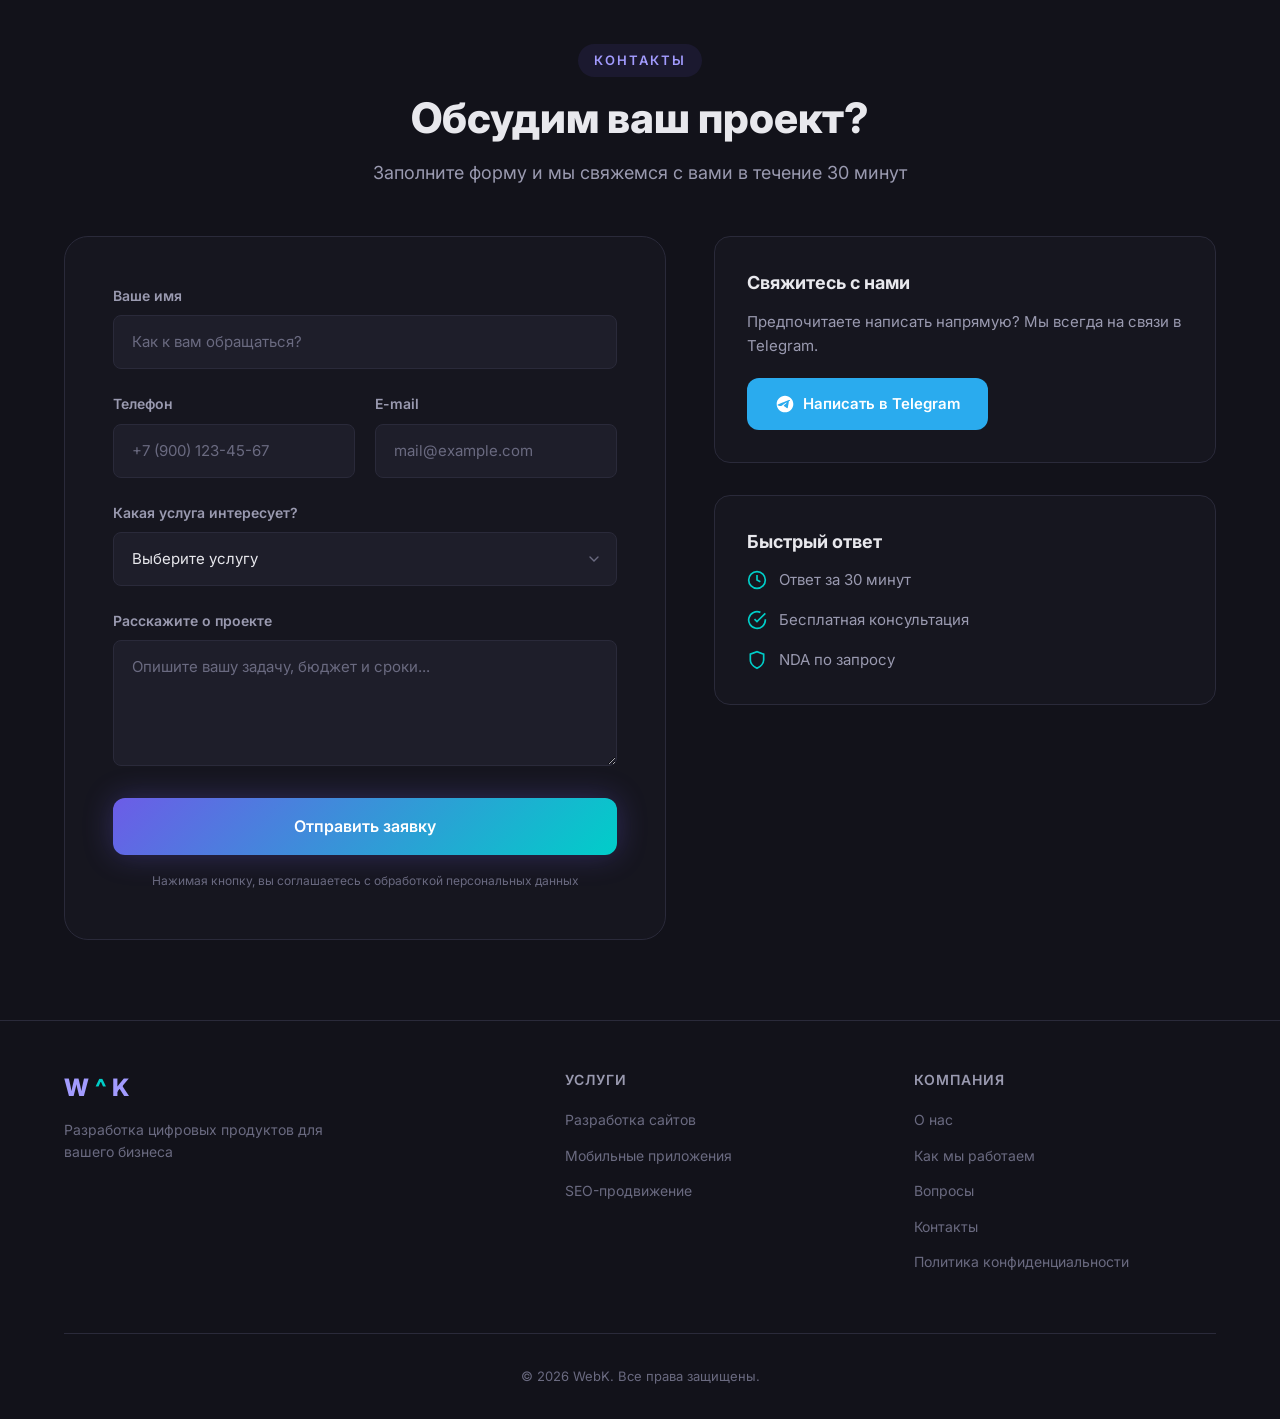
==== commit 5d21a293: "Add policy" ====
--- a/frontend/index.html
+++ b/frontend/index.html
@@ -473,6 +473,7 @@
           <li><a href="#workflow" data-i18n="footer.workflow">Как мы работаем</a></li>
           <li><a href="#faq" data-i18n="footer.faq">Вопросы</a></li>
           <li><a href="#contact" data-i18n="footer.contact">Контакты</a></li>
+          <li><a href="privacy-policy.html">Политика конфиденциальности</a></li>
         </ul>
       </div>
       <div class="footer__bottom">
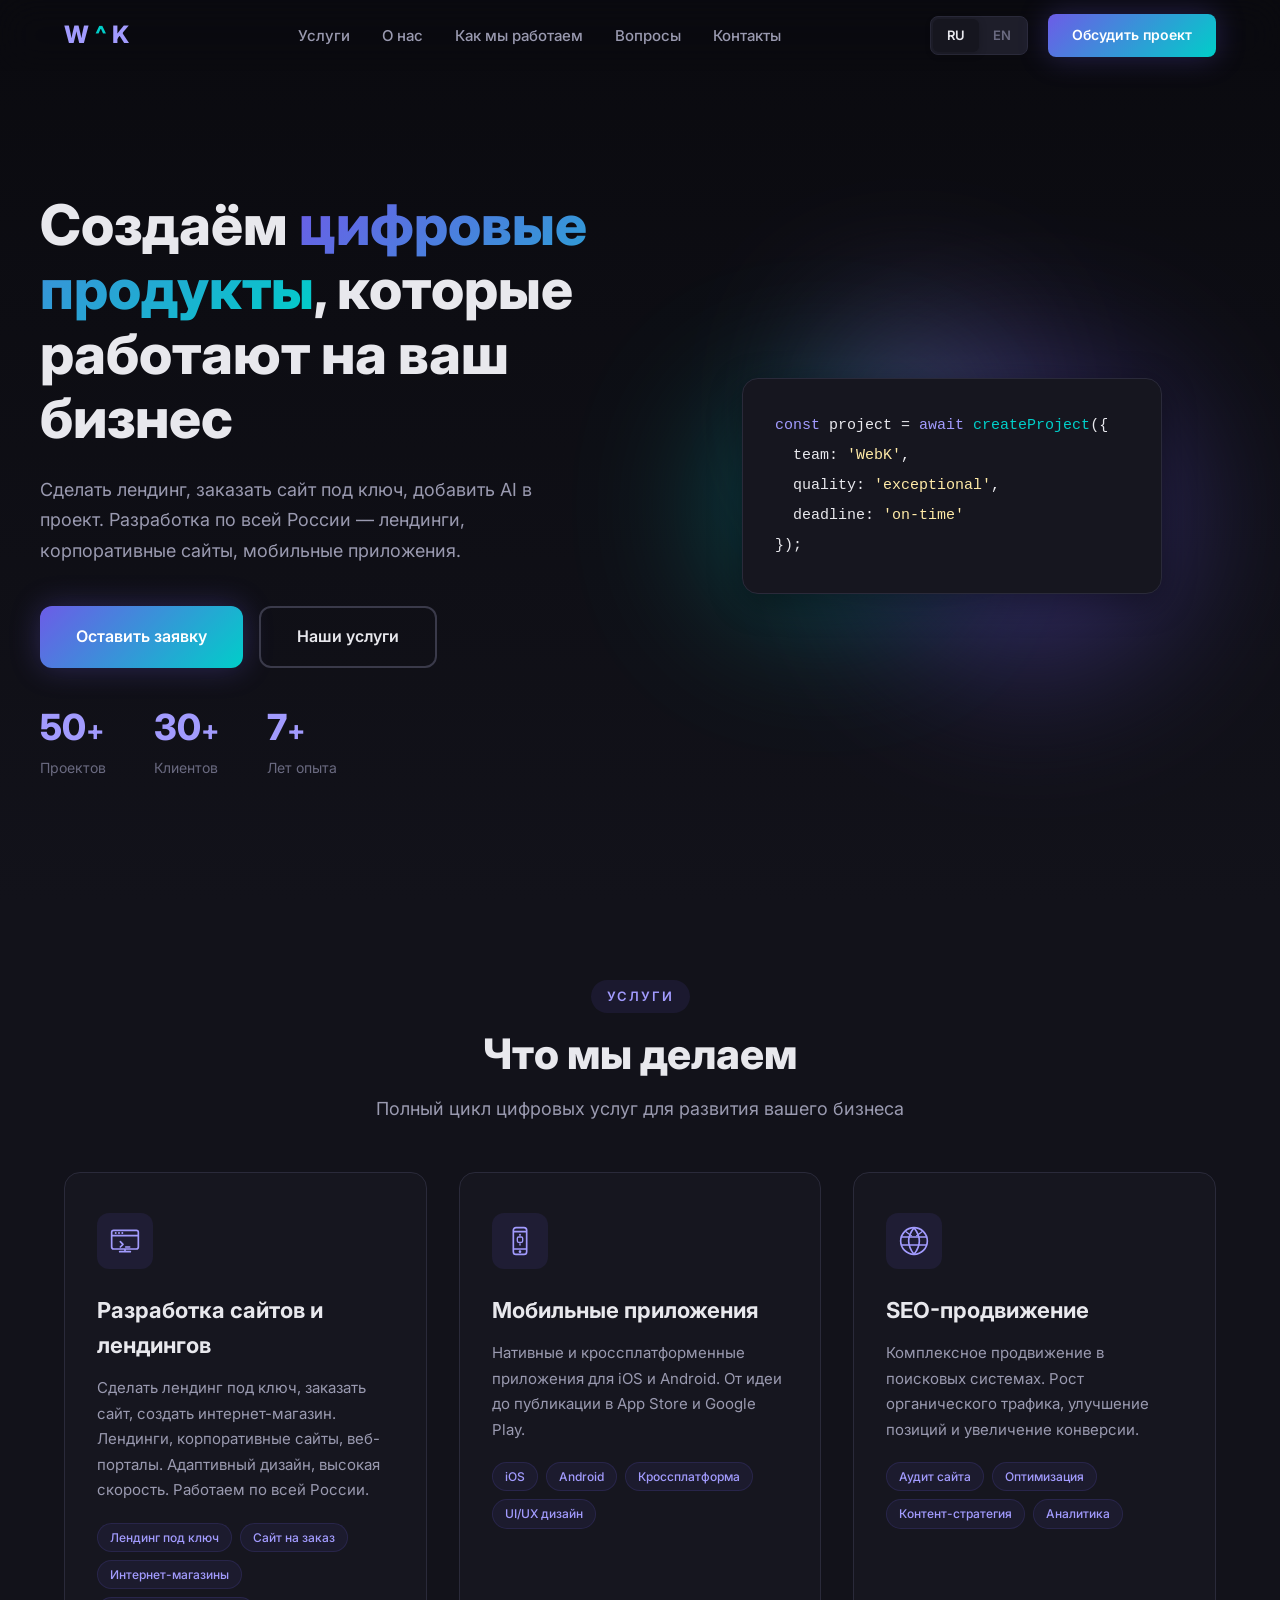
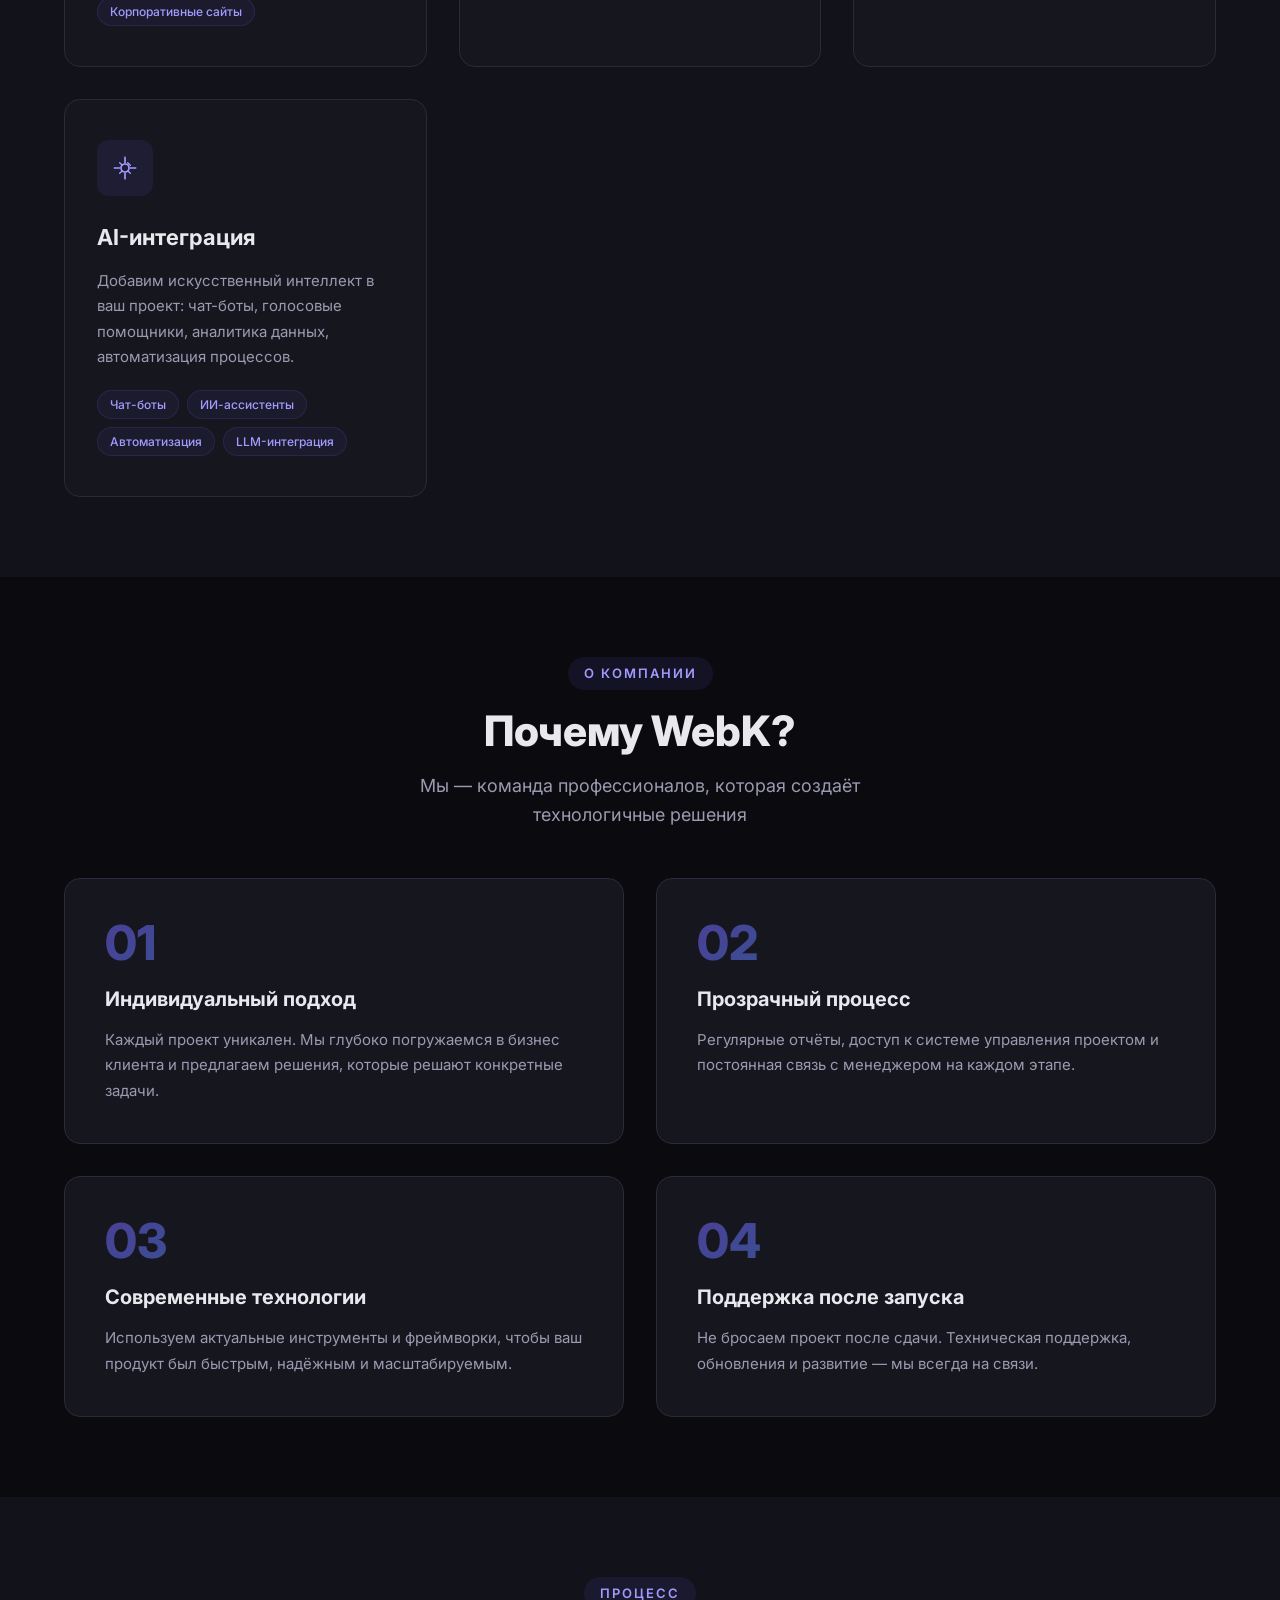
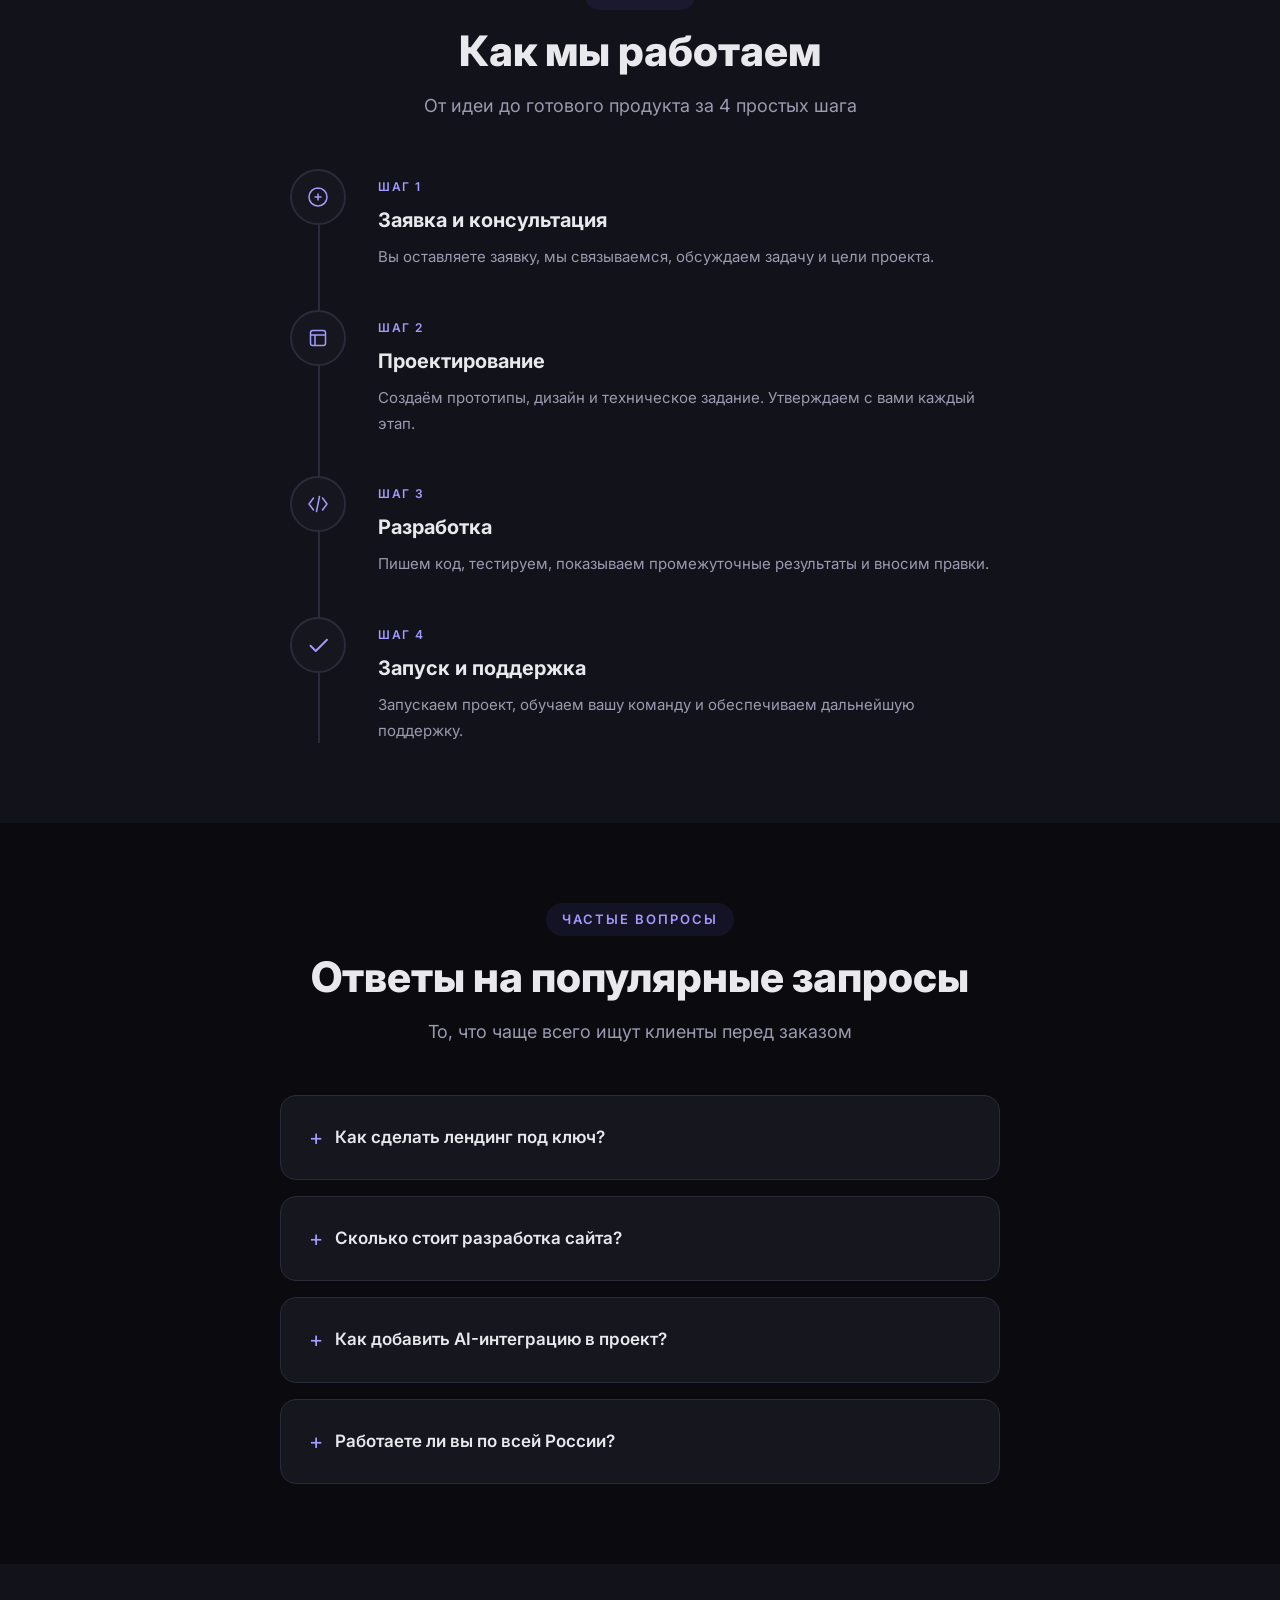
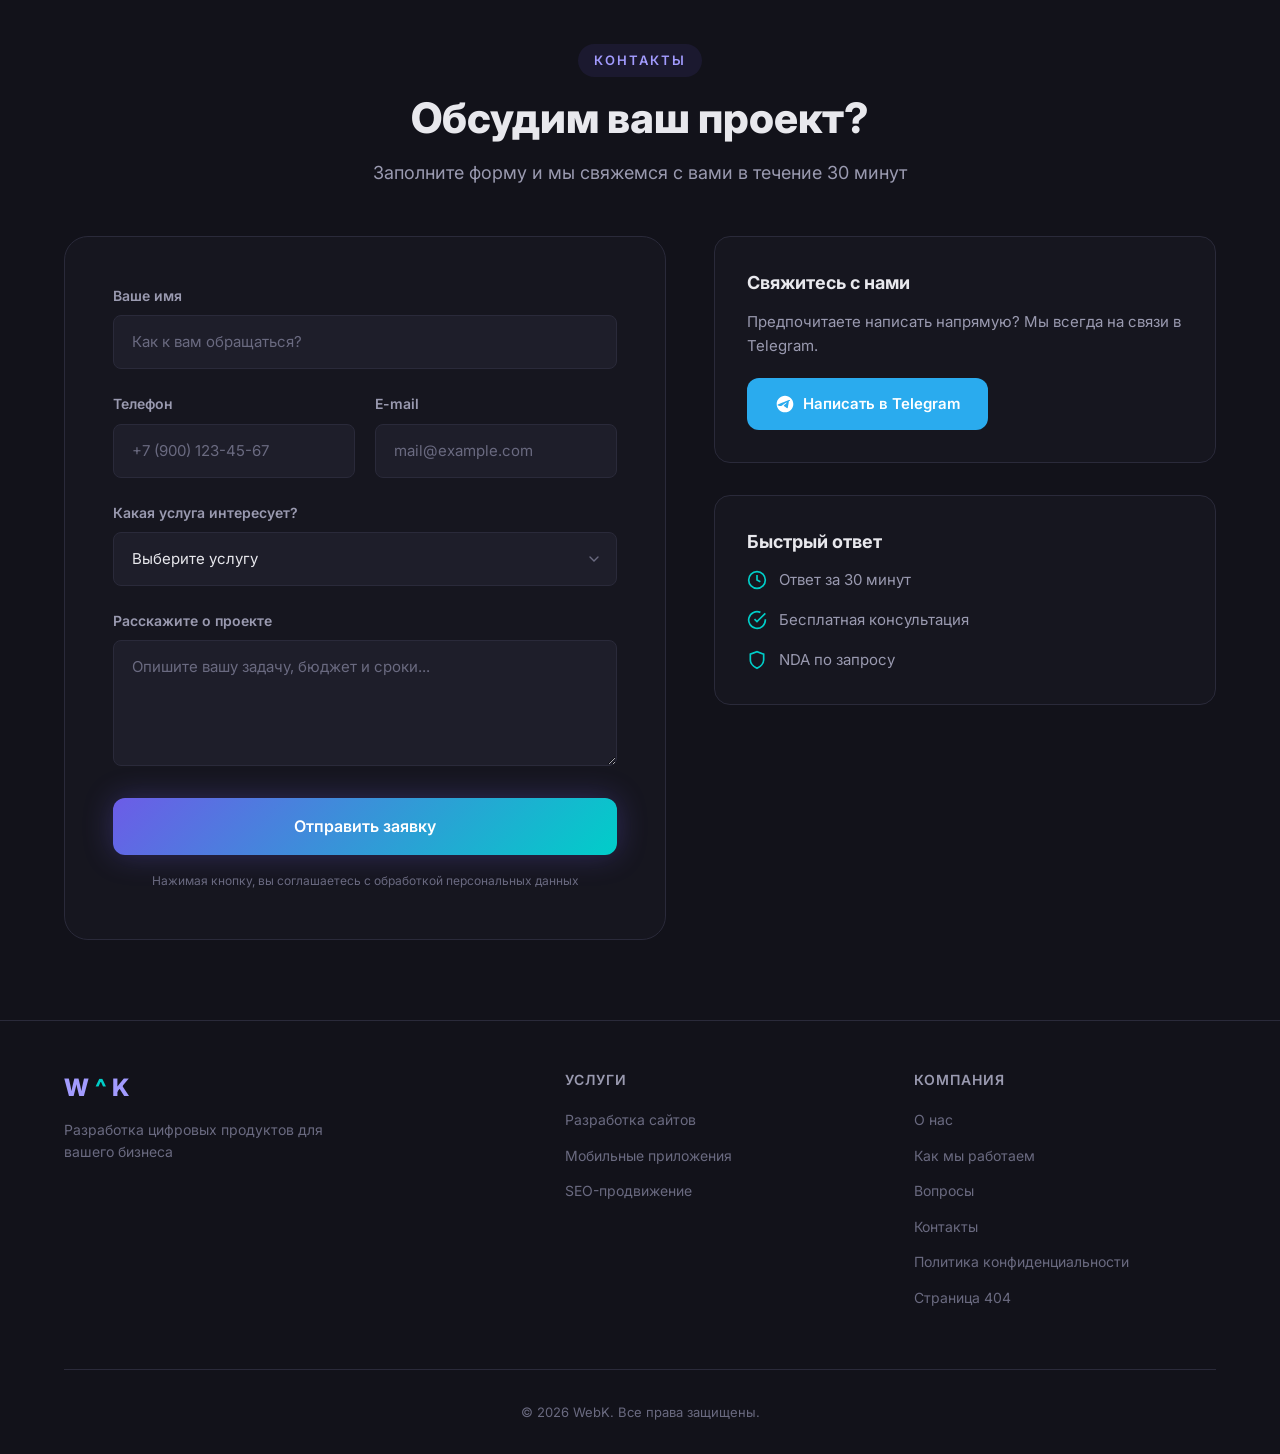
==== commit 9d39b03b: "Add page 404" ====
--- a/frontend/index.html
+++ b/frontend/index.html
@@ -473,7 +473,8 @@
           <li><a href="#workflow" data-i18n="footer.workflow">Как мы работаем</a></li>
           <li><a href="#faq" data-i18n="footer.faq">Вопросы</a></li>
           <li><a href="#contact" data-i18n="footer.contact">Контакты</a></li>
-          <li><a href="privacy-policy.html">Политика конфиденциальности</a></li>
+          <li><a href="privacy-policy.html" data-i18n="policy.navLink">Политика конфиденциальности</a></li>
+          <li><a href="404.html" data-i18n="error404.navLink">Страница 404</a></li>
         </ul>
       </div>
       <div class="footer__bottom">
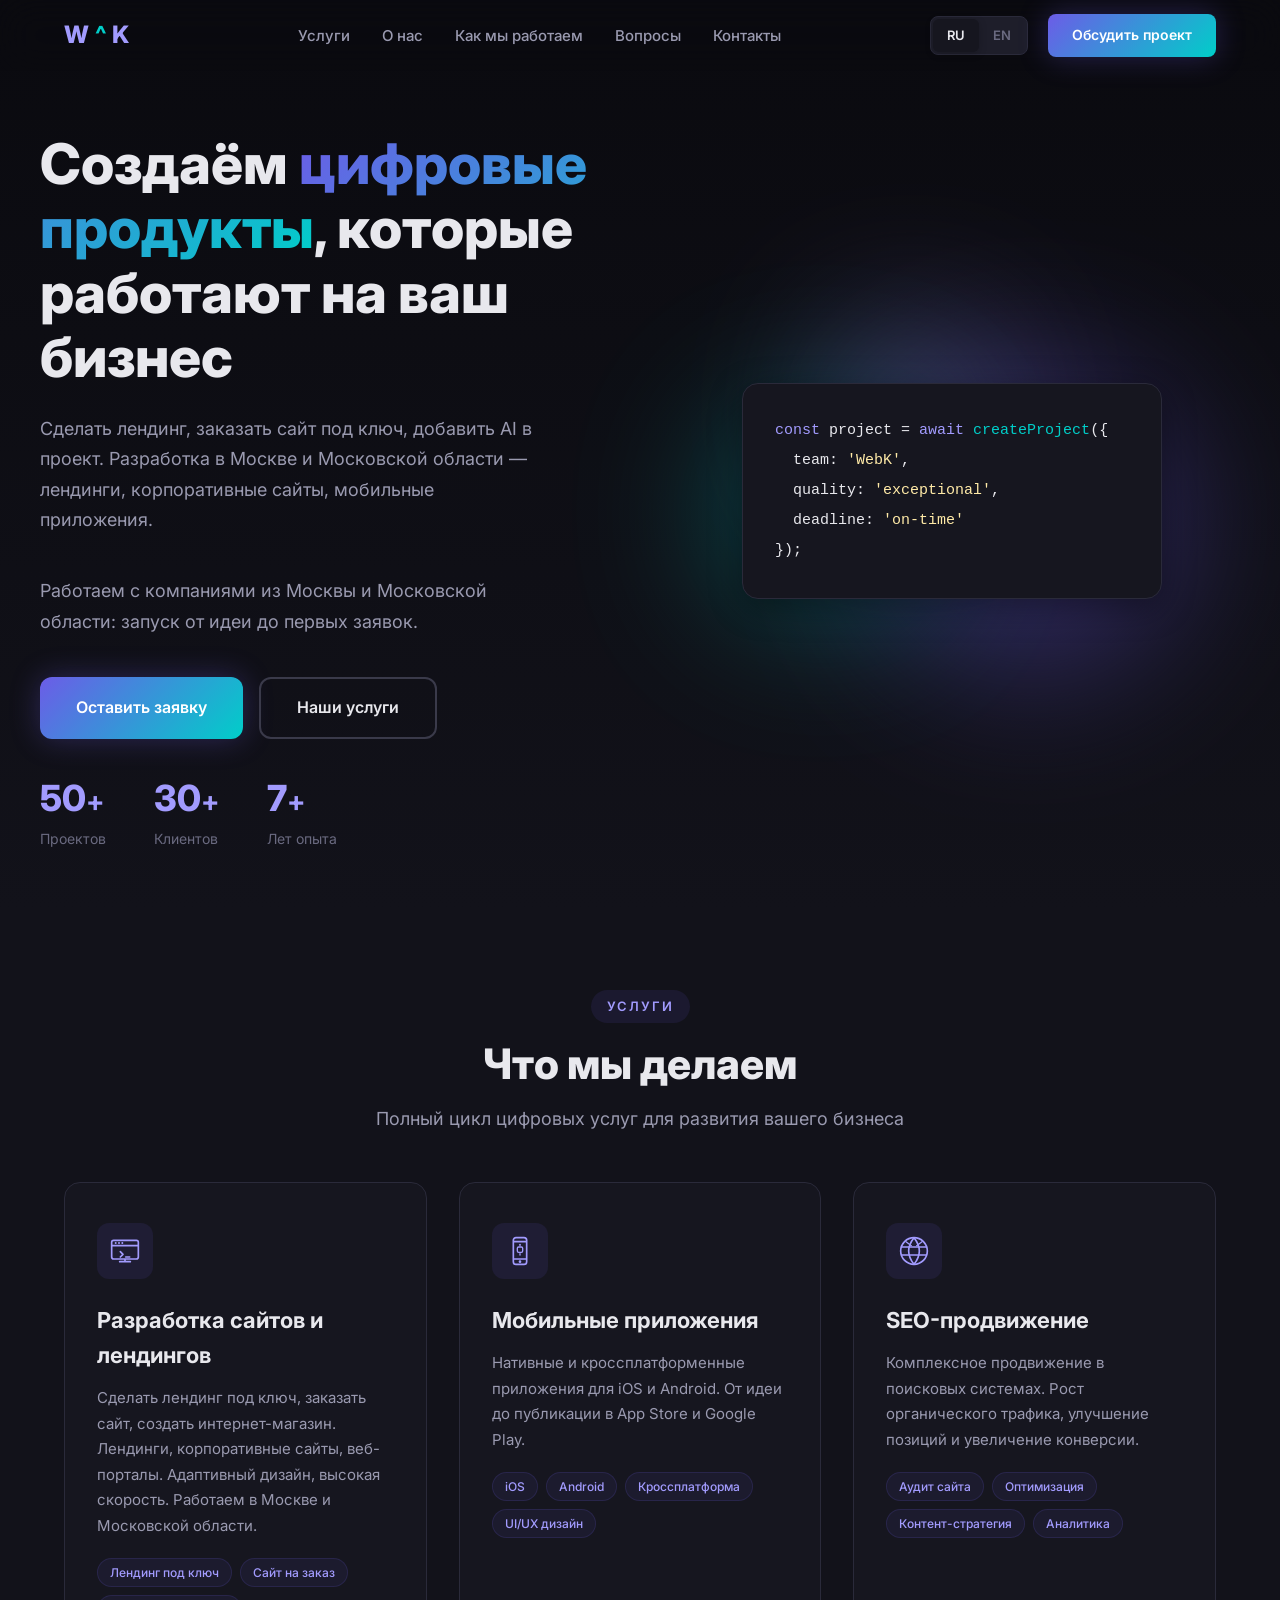
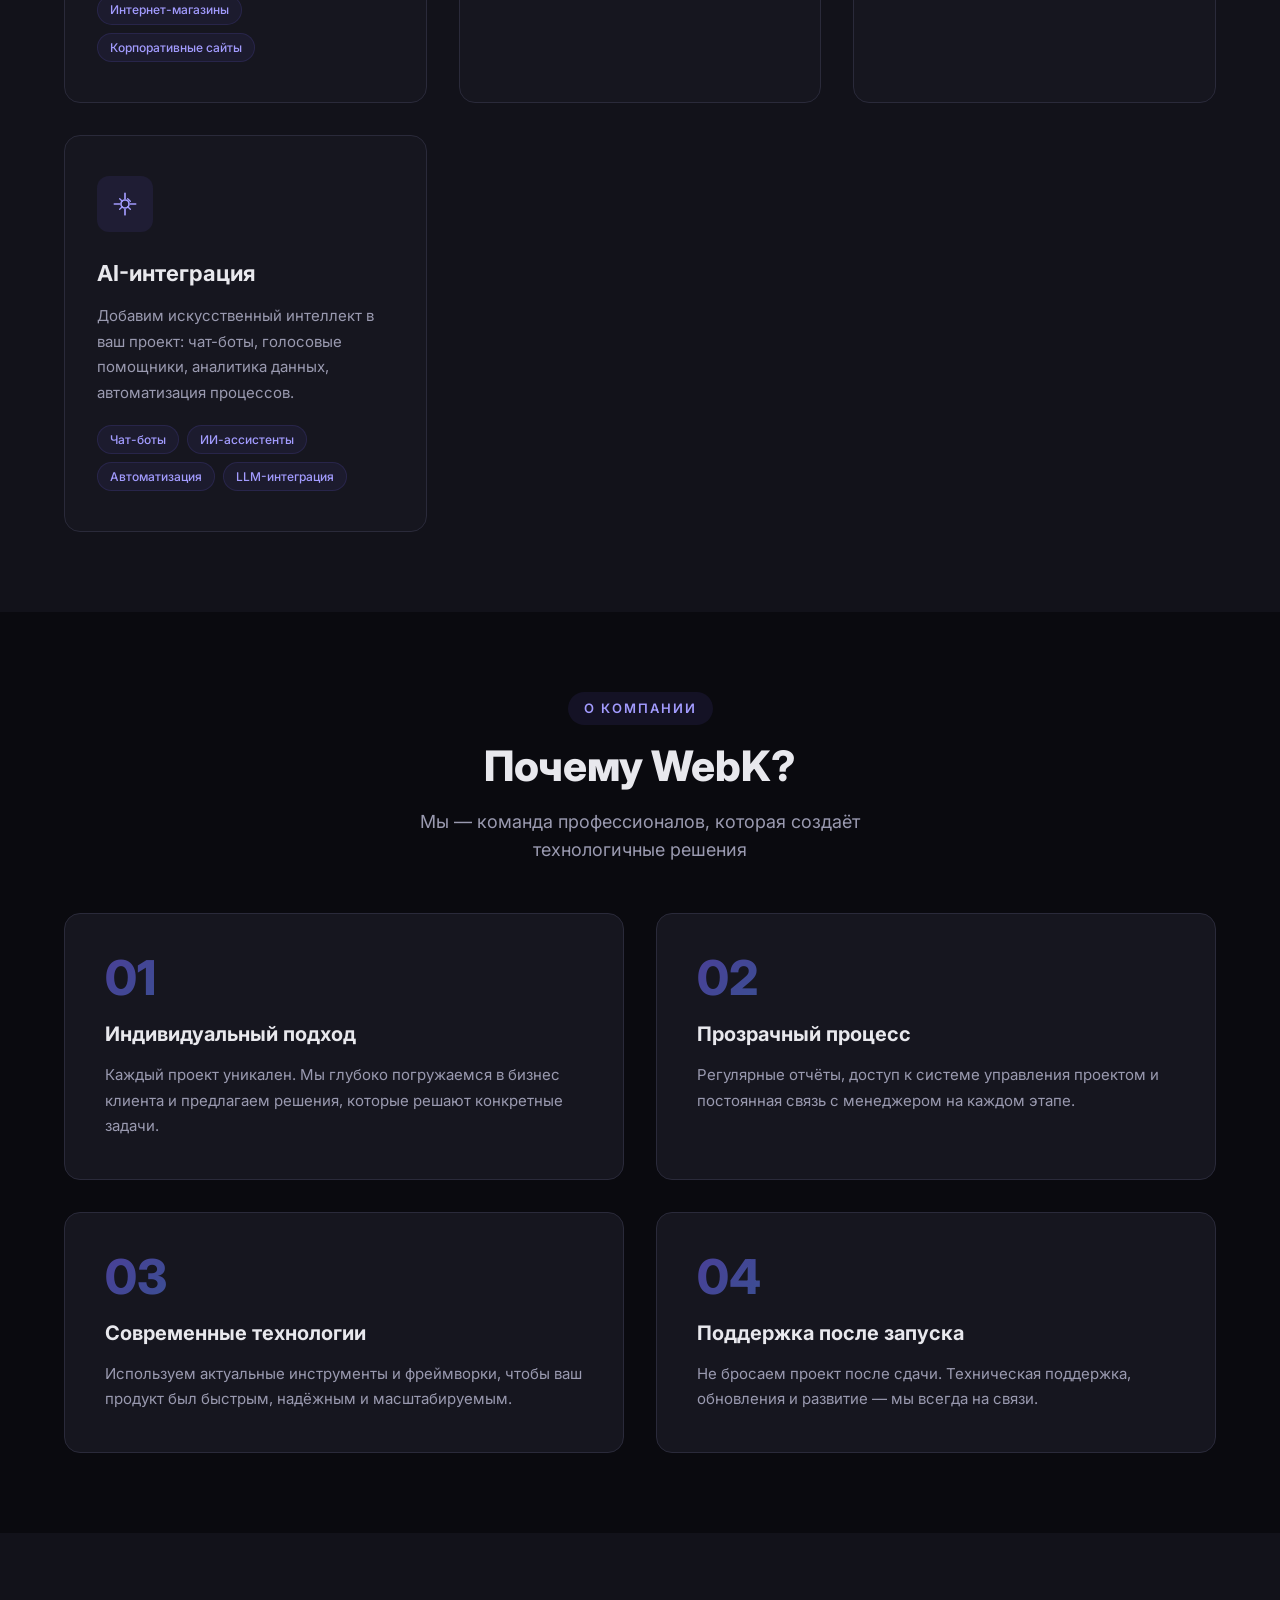
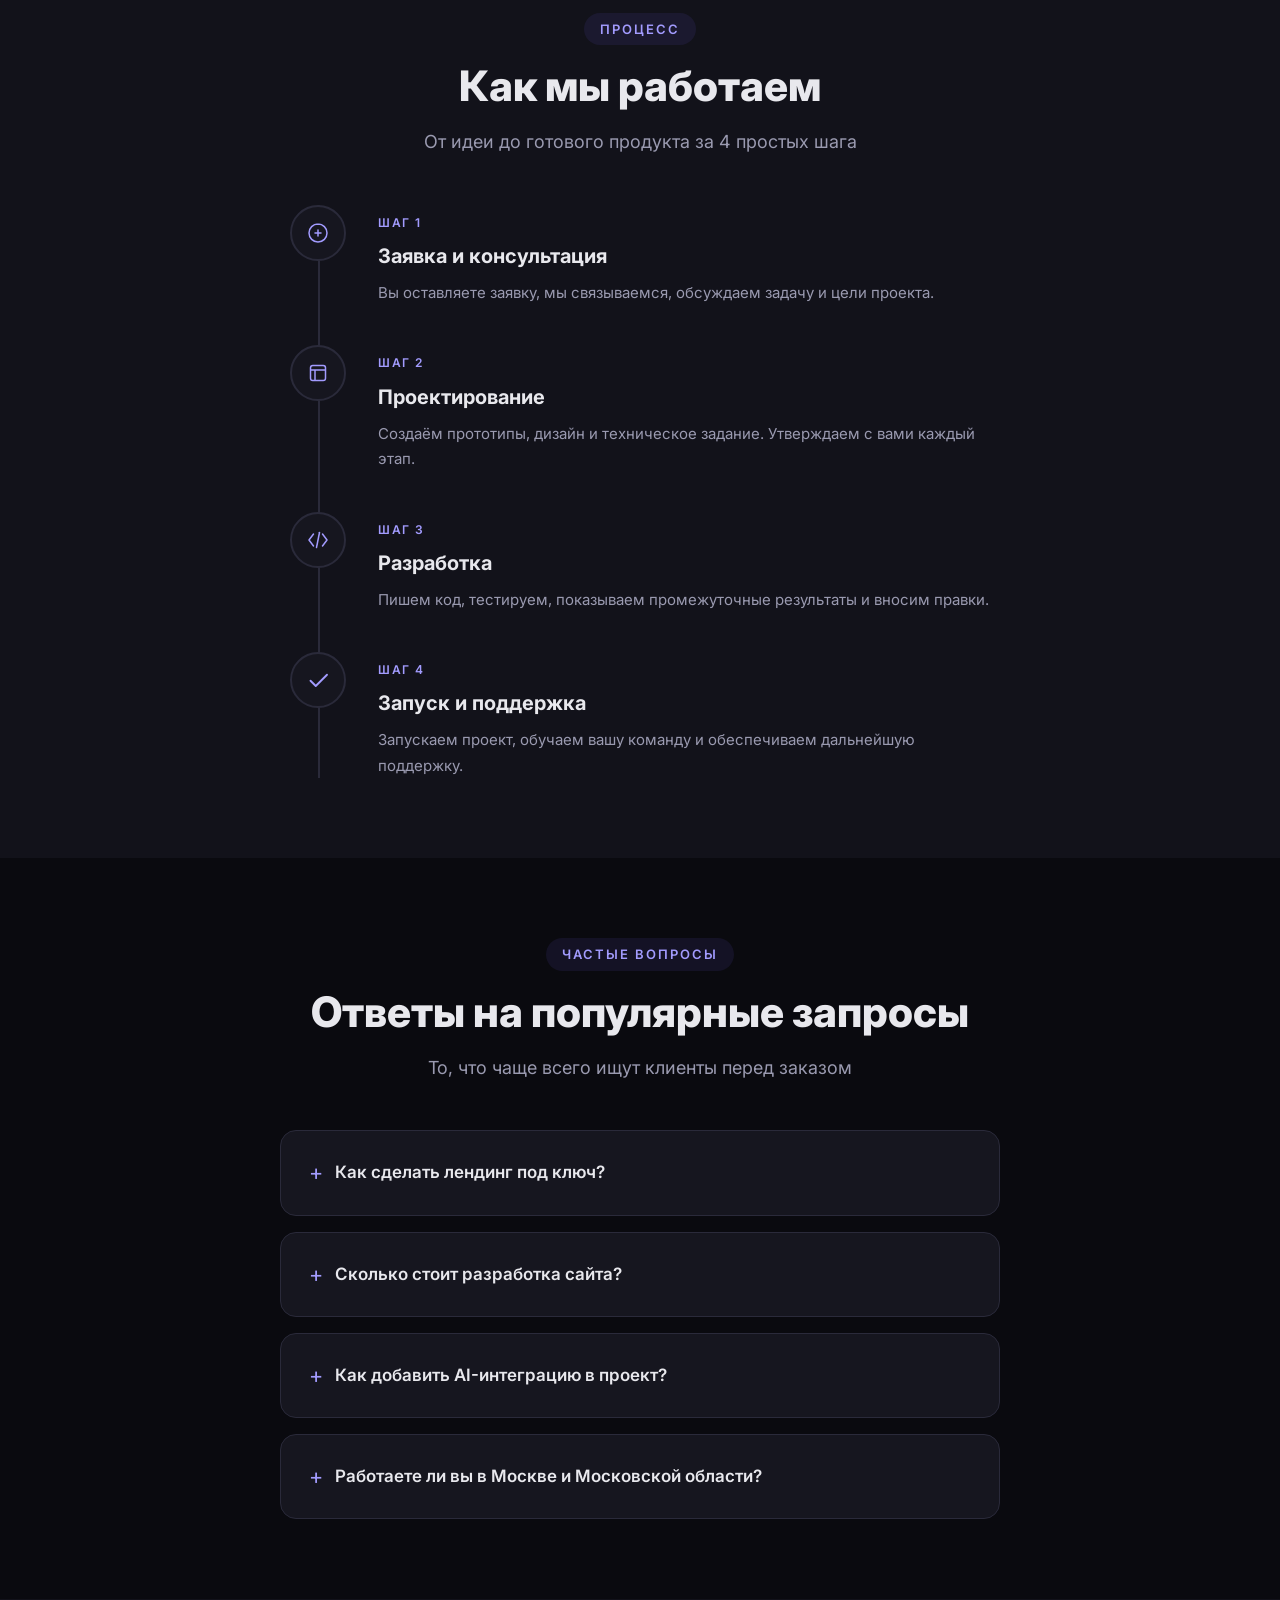
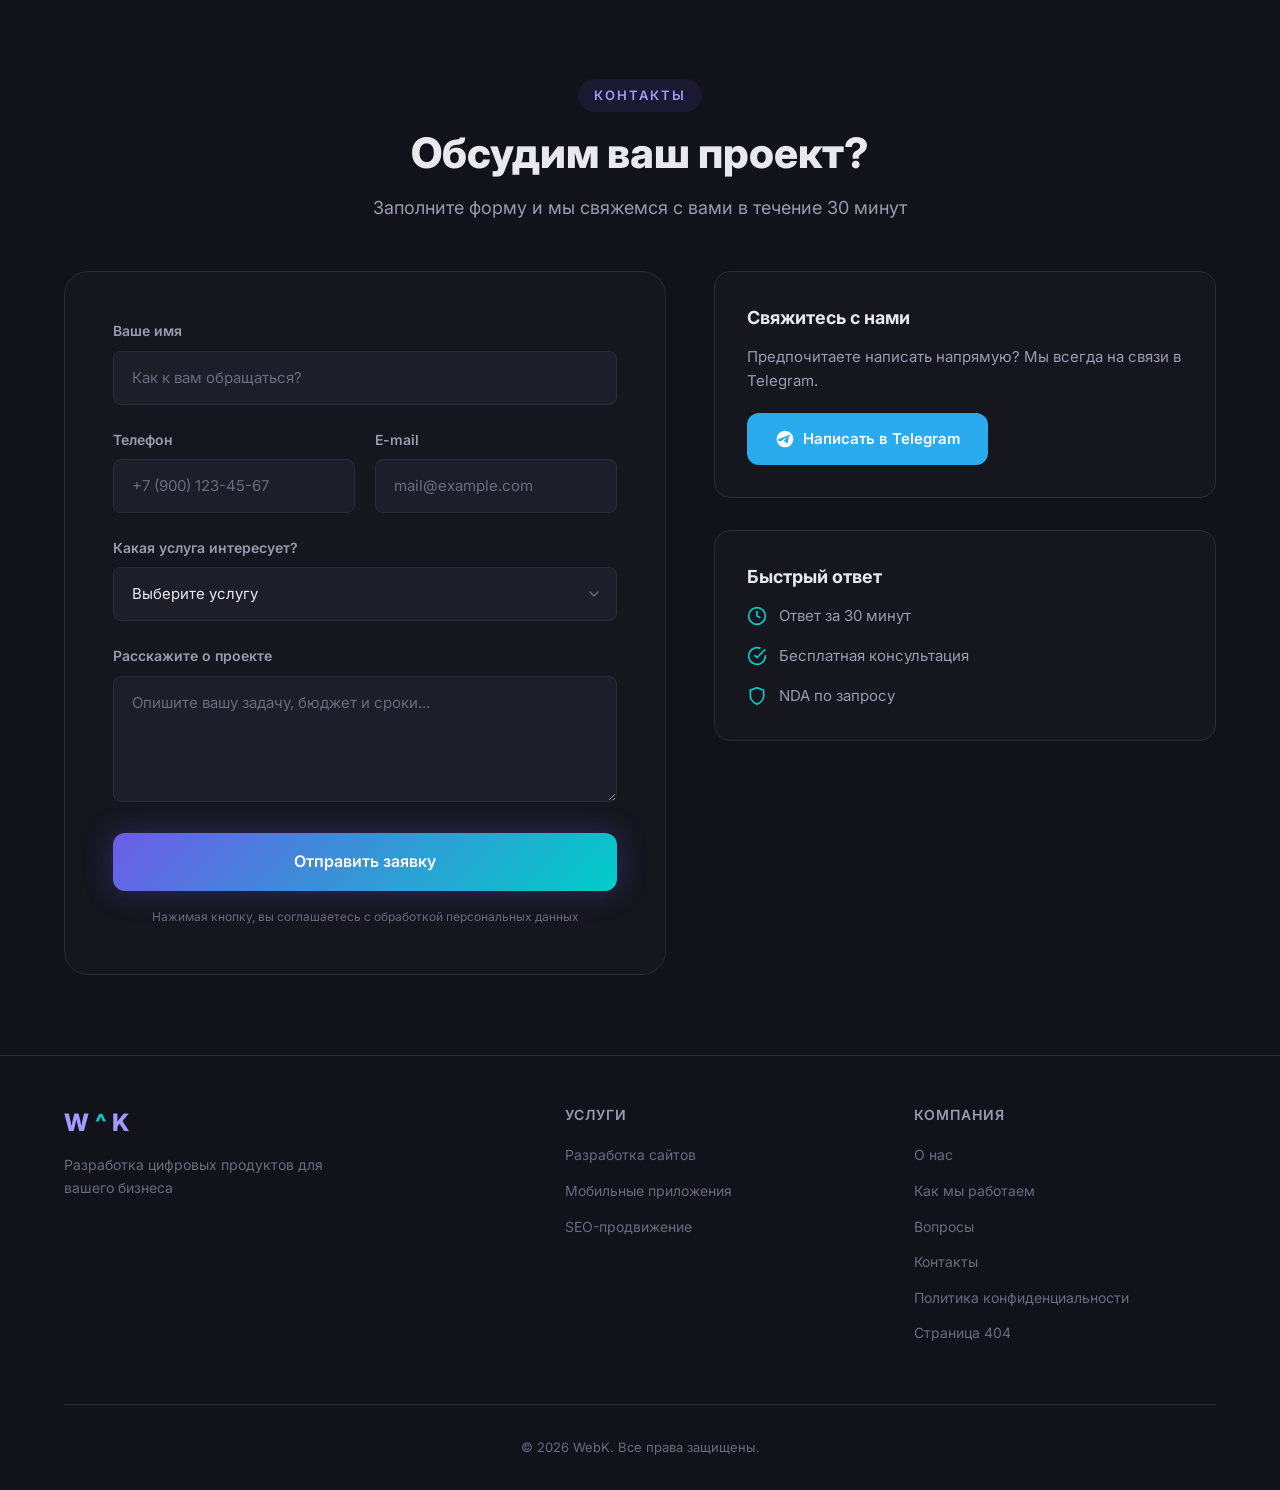
==== commit 2bd06bee: "fix" ====
--- a/frontend/index.html
+++ b/frontend/index.html
@@ -3,10 +3,14 @@
 <head>
   <meta charset="UTF-8">
   <meta name="viewport" content="width=device-width, initial-scale=1.0">
-  <meta name="description" content="Заказать лендинг, сделать сайт под ключ, добавить AI-интеграцию в проект. Разработка сайтов и мобильных приложений по всей России. Бесплатная консультация.">
+  <meta name="description" content="Разработка сайтов, лендингов, SEO и AI-интеграция в Москве и Московской области. Создаем проекты под ключ с фокусом на заявки и рост бизнеса.">
+  <meta name="keywords" content="разработка сайтов Москва, создание сайта Москва, разработка лендинга Москва, SEO продвижение Москва, разработка сайта Московская область, AI интеграция Москва">
   <meta name="robots" content="index, follow">
-  <meta name="geo.region" content="RU">
-  <title>Сделать лендинг и сайт под ключ | AI-интеграция | WebK — по всей России</title>
+  <meta name="geo.region" content="RU-MOW">
+  <meta name="geo.placename" content="Москва">
+  <meta name="geo.position" content="55.7558;37.6176">
+  <meta name="ICBM" content="55.7558, 37.6176">
+  <title>Разработка сайтов в Москве и МО | SEO и AI-интеграция | WebK</title>
 
   <!-- Canonical URL -->
   <link rel="canonical" href="https://webk-it.ru/">
@@ -14,17 +18,18 @@
   <!-- Open Graph / Social -->
   <meta property="og:type" content="website">
   <meta property="og:url" content="https://webk-it.ru/">
-  <meta property="og:title" content="Сделать лендинг и сайт | AI-интеграция в проект | WebK">
-  <meta property="og:description" content="Заказать лендинг, разработка сайта под ключ, внедрение искусственного интеллекта. Услуги по всей России.">
+  <meta property="og:title" content="Разработка сайтов в Москве и Московской области | WebK">
+  <meta property="og:description" content="Лендинги, корпоративные сайты, SEO и AI-интеграция в Москве и МО. Работаем под ключ, с прозрачными сроками и результатом.">
   <meta property="og:locale" content="ru_RU">
   <meta property="og:site_name" content="WebK">
 
-  <!-- Favicon -->
+  <!-- Favicon: в выдаче Google нужна иконка кратная 48px; боты часто запрашивают /favicon.ico -->
+  <link rel="icon" href="/favicon.ico" sizes="any" />
+  <link rel="icon" type="image/png" sizes="48x48" href="assets/images/favicon/favicon-48x48.png" />
   <link rel="icon" type="image/png" sizes="32x32" href="assets/images/favicon/favicon-32x32.png" />
   <link rel="icon" type="image/png" sizes="16x16" href="assets/images/favicon/favicon-16x16.png" />
   <link rel="apple-touch-icon" sizes="180x180" href="assets/images/favicon/apple-touch-icon.png" />
   <link rel="manifest" href="assets/images/favicon/site.webmanifest" />
-  <link rel="shortcut icon" href="assets/images/favicon/favicon.ico" />
   <meta name="theme-color" content="#0B1E33" />
 
   <link rel="preconnect" href="https://fonts.googleapis.com">
@@ -39,8 +44,22 @@
     "@type": "ProfessionalService",
     "name": "WebK",
     "url": "https://webk-it.ru/",
-    "description": "Разработка лендингов, сайтов под ключ, мобильных приложений, AI-интеграция и SEO-продвижение. Услуги по всей России.",
-    "areaServed": { "@type": "Country", "name": "Россия" },
+    "description": "Разработка лендингов, сайтов под ключ, мобильных приложений, AI-интеграция и SEO-продвижение в Москве и Московской области.",
+    "address": {
+      "@type": "PostalAddress",
+      "addressLocality": "Москва",
+      "addressRegion": "Московская область",
+      "addressCountry": "RU"
+    },
+    "geo": {
+      "@type": "GeoCoordinates",
+      "latitude": 55.7558,
+      "longitude": 37.6176
+    },
+    "areaServed": [
+      { "@type": "City", "name": "Москва" },
+      { "@type": "AdministrativeArea", "name": "Московская область" }
+    ],
     "contactPoint": {
       "@type": "ContactPoint",
       "contactType": "customer service",
@@ -67,7 +86,7 @@
       { "@type": "Question", "name": "Как сделать лендинг под ключ?", "acceptedAnswer": { "@type": "Answer", "text": "Оставьте заявку — мы свяжемся в течение 30 минут. Обсудим цель, целевую аудиторию и бюджет. Создадим прототип, дизайн и разработаем лендинг с формой заявок и аналитикой. Срок — от 5 до 14 дней в зависимости от сложности." } },
       { "@type": "Question", "name": "Сколько стоит разработка сайта?", "acceptedAnswer": { "@type": "Answer", "text": "Лендинг — от 30 000 ₽, корпоративный сайт — от 80 000 ₽, интернет-магазин — от 150 000 ₽. Точная стоимость зависит от объёма страниц, дизайна и функционала. Бесплатная смета после обсуждения задачи." } },
       { "@type": "Question", "name": "Как добавить AI-интеграцию в проект?", "acceptedAnswer": { "@type": "Answer", "text": "Добавляем чат-ботов, голосовых помощников, интеграцию с ChatGPT/Claude и другими LLM. Внедряем ИИ для автоматизации поддержки, аналитики и персонализации. Работаем с существующими проектами и новыми разработками. Работаем по всей России." } },
-      { "@type": "Question", "name": "Работаете ли вы по всей России?", "acceptedAnswer": { "@type": "Answer", "text": "Да. Мы работаем с клиентами по всей России удалённо. Консультации, разработка и поддержка — онлайн. Связь через Telegram, видеозвонки и общие чаты. NDA по запросу." } }
+      { "@type": "Question", "name": "Работаете ли вы в Москве и Московской области?", "acceptedAnswer": { "@type": "Answer", "text": "Да. Ведем проекты для бизнеса из Москвы и Подмосковья: от лендингов и корпоративных сайтов до SEO и AI-интеграций. Возможна полностью удаленная работа и регулярные созвоны." } }
     ]
   }
   </script>
@@ -117,6 +136,9 @@
         <p class="hero__subtitle">
           Разработка сайтов, мобильных приложений и SEO-продвижение. Комплексный подход от идеи до результата.
         </p>
+        <p class="hero__subtitle" data-i18n="hero.geoSubtitle">
+          Работаем с компаниями из Москвы и Московской области: запуск от идеи до первых заявок.
+        </p>
         <div class="hero__actions">
           <a href="#contact" class="btn btn--primary btn--lg" data-i18n="hero.ctaPrimary">Оставить заявку</a>
           <a href="#services" class="btn btn--outline btn--lg" data-i18n="hero.ctaSecondary">Наши услуги</a>
@@ -176,7 +198,7 @@
           </div>
           <h3 class="service-card__title" data-i18n="services.website.title">Разработка сайтов и лендингов</h3>
           <p class="service-card__text" data-i18n="services.website.text">
-            Сделать лендинг под ключ, заказать сайт, создать интернет-магазин. Лендинги, корпоративные сайты, веб-порталы. Адаптивный дизайн, высокая скорость. Работаем по всей России.
+            Сделать лендинг под ключ, заказать сайт, создать интернет-магазин. Лендинги, корпоративные сайты, веб-порталы. Адаптивный дизайн, высокая скорость. Работаем в Москве и Московской области.
           </p>
           <ul class="service-card__tags">
             <li data-i18n="services.website.tags">Лендинг под ключ</li>
@@ -364,8 +386,8 @@
           <p class="faq__answer" data-i18n="faq.a3">Добавляем чат-ботов, голосовых помощников, интеграцию с ChatGPT/Claude и другими LLM. Внедряем ИИ для автоматизации поддержки, аналитики и персонализации. Работаем с существующими проектами и новыми разработками. Работаем по всей России.</p>
         </details>
         <details class="faq__item">
-          <summary class="faq__question" data-i18n="faq.q4">Работаете ли вы по всей России?</summary>
-          <p class="faq__answer" data-i18n="faq.a4">Да. Мы работаем с клиентами по всей России удалённо. Консультации, разработка и поддержка — онлайн. Связь через Telegram, видеозвонки и общие чаты. NDA по запросу.</p>
+          <summary class="faq__question" data-i18n="faq.q4">Работаете ли вы в Москве и Московской области?</summary>
+          <p class="faq__answer" data-i18n="faq.a4">Да. Ведем проекты для бизнеса из Москвы и Подмосковья: от лендингов и корпоративных сайтов до SEO и AI-интеграций. Возможна полностью удаленная работа и регулярные созвоны.</p>
         </details>
       </div>
     </div>
@@ -491,6 +513,19 @@
     </div>
   </div>
 
+  <!-- Yandex.RTB R-A-19172942-1 -->
+  <div id="yandex_rtb_R-A-19172942-1"></div>
+  <script src="https://yandex.ru/ads/system/context.js" async></script>
+  <script>
+  window.yaContextCb = window.yaContextCb || [];
+  window.yaContextCb.push(() => {
+      Ya.Context.AdvManager.render({
+          "blockId": "R-A-19172942-1",
+          "renderTo": "yandex_rtb_R-A-19172942-1"
+      });
+  });
+  </script>
+
   <script src="js/i18n.js"></script>
   <script src="js/main.js"></script>
 </body>
